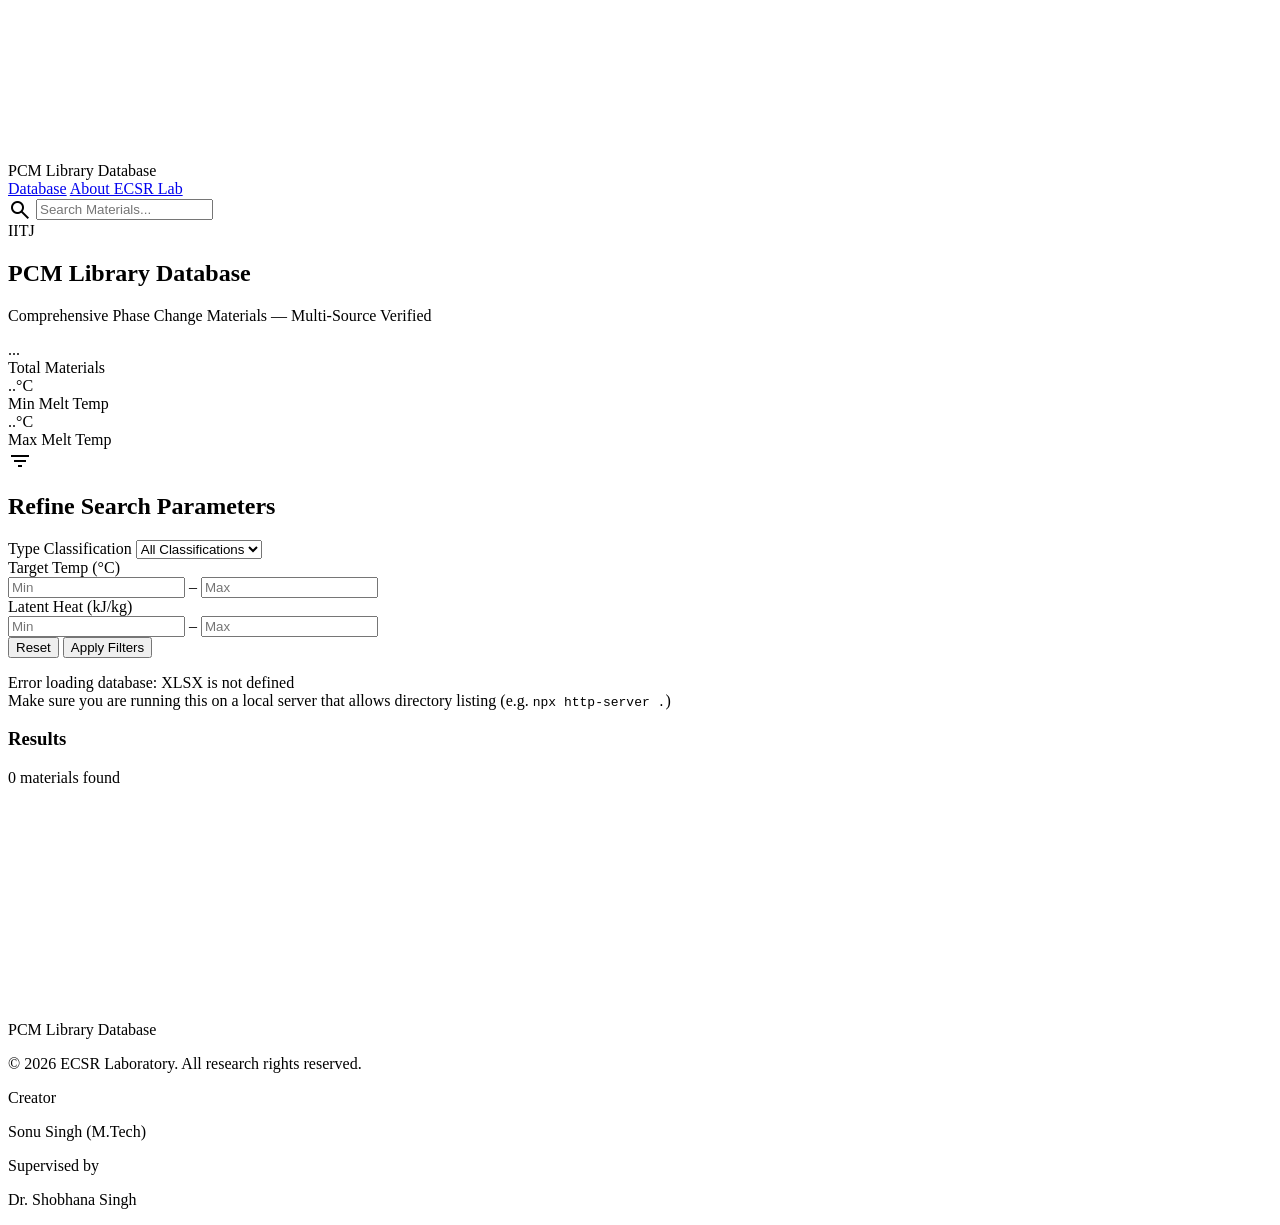
==== index.html @ 57198f17 "Add files via upload" ====
<!DOCTYPE html>
<html lang="en">
<head>
    <meta charset="utf-8" />
    <meta name="viewport" content="width=device-width, initial-scale=1.0" />
    <title>PCM Library Database | ECSR Lab</title>
    <meta name="description" content="Comprehensive Phase Change Materials (PCM) library database with thermophysical properties, maintained by the ECSR Laboratory." />
    <!-- Tailwind CSS -->
    <script src="https://cdn.tailwindcss.com?plugins=forms,container-queries"></script>
    <!-- Fonts -->
    <link href="https://fonts.googleapis.com/css2?family=Newsreader:ital,wght@0,400;0,600;0,700;1,400;1,600&family=Work+Sans:wght@300;400;500;600&family=Space+Grotesk:wght@300;500;700&family=IBM+Plex+Mono:wght@400;500&family=Playfair+Display:wght@700;900&display=swap" rel="stylesheet" />
    <!-- Material Icons -->
    <link href="https://fonts.googleapis.com/css2?family=Material+Symbols+Outlined:wght,FILL@100..700,0..1&display=swap" rel="stylesheet" />
    <!-- SheetJS for direct XLSX parsing -->
    <script src="https://cdn.sheetjs.com/xlsx-latest/package/dist/xlsx.full.min.js"></script>

    <script id="tailwind-config">
        tailwind.config = {
            theme: {
                extend: {
                    colors: {
                        "surface": "#ffffff",
                        "on-surface": "#0f172a",
                        "surface-variant": "#f1f5f9",
                        "on-surface-variant": "#475569",
                        "surface-container-lowest": "#ffffff",
                        "surface-container-low": "#f0f9ff",
                        "surface-container": "#e0f2fe",
                        "surface-container-high": "#bae6fd",
                        "surface-container-highest": "#7dd3fc",
                        "primary": "#0369a1",
                        "on-primary": "#ffffff",
                        "primary-container": "#e0f2fe",
                        "primary-fixed": "#bae6fd",
                        "secondary": "#0891b2",
                        "on-secondary": "#ffffff",
                        "secondary-container": "#cffafe",
                        "secondary-fixed": "#a5f3fc",
                        "outline": "#94a3b8",
                        "outline-variant": "#cbd5e1",
                        "background": "#f8fafc"
                    },
                    fontFamily: {
                        "headline": ["Newsreader", "serif"],
                        "body": ["Work Sans", "sans-serif"],
                        "label": ["Space Grotesk", "sans-serif"],
                        "mono": ["IBM Plex Mono", "monospace"],
                        "display": ["Playfair Display", "serif"]
                    },
                },
            },
        }
    </script>
    <style>
        .material-symbols-outlined {
            font-variation-settings: "FILL" 0, "wght" 400, "GRAD" 0, "opsz" 24;
            vertical-align: middle;
        }
        .scroll-hide::-webkit-scrollbar { display: none; }
        body { background-color: var(--color-background); }

        /* Source badge */
        .source-badge {
            display: inline-flex;
            align-items: center;
            gap: 4px;
            font-size: 9px;
            font-family: 'IBM Plex Mono', monospace;
            letter-spacing: 0.08em;
            text-transform: uppercase;
            padding: 2px 8px;
            border-radius: 4px;
            font-weight: 600;
        }
        .source-data1 { background: #fef9c3; color: #854d0e; border: 1px solid #fde047; }
        .source-data2 { background: #f0fdf4; color: #166534; border: 1px solid #86efac; }
        .source-data3 { background: #fdf4ff; color: #6b21a8; border: 1px solid #d8b4fe; }

        /* Property chip */
        .prop-chip {
            display: flex;
            flex-direction: column;
            background: #f8fafc;
            border: 1px solid #e2e8f0;
            border-radius: 10px;
            padding: 8px 12px;
            min-width: 0;
        }
        .prop-chip-label {
            font-size: 9px;
            font-family: 'Space Grotesk', sans-serif;
            letter-spacing: 0.1em;
            text-transform: uppercase;
            color: #64748b;
            font-weight: 600;
            margin-bottom: 2px;
            white-space: nowrap;
            overflow: hidden;
            text-overflow: ellipsis;
        }
        .prop-chip-value {
            font-family: 'IBM Plex Mono', monospace;
            font-size: 13px;
            color: #0369a1;
            font-weight: 500;
            white-space: nowrap;
            overflow: hidden;
            text-overflow: ellipsis;
        }

        /* Card strip */
        .card-type-strip {
            position: absolute;
            left: 0; top: 0; bottom: 0;
            width: 4px;
            border-radius: 16px 0 0 16px;
        }

        /* Modal overlay transition */
        #materialModal { transition: opacity 0.25s ease; }
        #materialModal.opacity-0 { opacity: 0; pointer-events: none; }
    </style>
</head>
<body class="bg-background text-on-surface font-body selection:bg-primary-container selection:text-primary overflow-x-hidden relative">

    <!-- Persistent Video Background -->
    <div class="fixed inset-0 z-[-1] overflow-hidden pointer-events-none">
        <video autoplay muted loop playsinline class="w-full h-full object-cover opacity-20">
            <source src="bg_video.mp4" type="video/mp4">
        </video>
        <div class="absolute inset-0 bg-white/40 backdrop-blur-[2px]"></div>
    </div>

    <!-- Header / TopAppBar -->
    <header class="bg-white text-primary flex justify-between items-center w-full px-8 py-4 sticky top-0 z-50 border-b border-surface-container-high shadow-sm shadow-primary/5">
        <div class="flex items-center gap-6">
            <span class="text-2xl font-serif text-primary font-bold tracking-tight">PCM Library Database</span>
            <nav class="hidden md:flex items-center gap-8 ml-8">
                <a class="text-[12px] font-mono tracking-widest uppercase text-primary border-b-2 border-primary pb-1" href="#">Database</a>
                <a class="text-[12px] font-mono tracking-widest uppercase text-on-surface-variant hover:text-primary transition-colors duration-300" href="about.html">About ECSR Lab</a>
                <!-- <a class="text-[12px] font-mono tracking-widest uppercase text-on-surface-variant hover:text-primary transition-colors duration-300" href="#">Research Papers</a> -->
            </nav>
        </div>
        <div class="flex items-center gap-4">
            <div class="hidden md:flex items-center bg-surface-variant px-4 py-1.5 rounded-full border border-outline-variant/50 focus-within:border-primary transition-colors">
                <span class="material-symbols-outlined text-sm mr-2 text-outline">search</span>
                <input class="bg-transparent border-none text-sm focus:ring-0 placeholder:text-outline text-on-surface w-48 outline-none" placeholder="Search Materials..." type="text" id="searchInput" />
            </div>
            <div class="h-10 w-10 flex items-center justify-center bg-surface-container-high rounded-full overflow-hidden border border-outline-variant/30 hover:scale-105 transition-transform cursor-pointer shadow-sm">
                <span class="font-display font-bold text-primary text-sm tracking-tighter">IITJ</span>
            </div>
        </div>
    </header>

    <main class="max-w-[1400px] mx-auto px-6 lg:px-12 py-12">
        <!-- Hero Section -->
        <section class="relative mb-16 flex flex-col items-center text-center">
            <div class="absolute -top-32 left-1/2 -translate-x-1/2 w-[700px] h-[700px] bg-gradient-to-br from-secondary-container to-primary-container rounded-full blur-[100px] pointer-events-none opacity-50"></div>
            <h1 class="font-display text-5xl md:text-7xl text-primary mb-4 tracking-tight relative z-10 font-bold drop-shadow-sm">
                PCM Library Database
            </h1>
            <p class="font-label uppercase tracking-[0.2em] text-secondary text-sm mb-12 font-medium">Comprehensive Phase Change Materials — Multi-Source Verified</p>
            
            <!-- Global Stats -->
            <div class="grid grid-cols-2 md:grid-cols-3 gap-4 w-full max-w-3xl z-10">
                <div class="bg-white border border-outline-variant/40 p-5 rounded-xl shadow-sm hover:shadow-md hover:border-primary/40 transition-all duration-300">
                    <div class="text-primary font-mono text-2xl mb-1 font-semibold" id="stat-total">...</div>
                    <div class="font-label text-[10px] tracking-widest uppercase text-on-surface-variant">Total Materials</div>
                </div>
                <!-- <div class="bg-white border border-outline-variant/40 p-5 rounded-xl shadow-sm hover:shadow-md hover:border-primary/40 transition-all duration-300">
                    <div class="text-primary font-mono text-2xl mb-1 font-semibold" id="stat-sheets">...</div>
                    <div class="font-label text-[10px] tracking-widest uppercase text-on-surface-variant">Source Sheets</div>
                </div> -->
                <div class="bg-white border border-outline-variant/40 p-5 rounded-xl shadow-sm hover:shadow-md hover:border-primary/40 transition-all duration-300">
                    <div class="text-primary font-mono text-2xl mb-1 font-semibold"><span id="stat-min-t">..</span>°C</div>
                    <div class="font-label text-[10px] tracking-widest uppercase text-on-surface-variant">Min Melt Temp</div>
                </div>
                <div class="bg-white border border-outline-variant/40 p-5 rounded-xl shadow-sm hover:shadow-md hover:border-primary/40 transition-all duration-300">
                    <div class="text-primary font-mono text-2xl mb-1 font-semibold"><span id="stat-max-t">..</span>°C</div>
                    <div class="font-label text-[10px] tracking-widest uppercase text-on-surface-variant">Max Melt Temp</div>
                </div>
            </div>
        </section>

        <!-- Filter Panel -->
        <section class="mb-12 relative z-10">
            <div class="bg-white p-8 rounded-2xl shadow-lg shadow-surface-container-highest/20 border border-surface-container-high relative overflow-hidden backdrop-blur-md">
                <div class="flex items-center justify-between mb-8 border-b border-surface-variant pb-4">
                    <div class="flex items-center gap-2">
                        <span class="material-symbols-outlined text-secondary">filter_list</span>
                        <h2 class="font-label uppercase tracking-widest text-secondary text-sm font-bold">Refine Search Parameters</h2>
                    </div>
                </div>
                
                <div class="grid grid-cols-1 md:grid-cols-3 gap-8 mb-8">
                    <!-- Material Type -->
                    <div class="flex flex-col gap-3">
                        <label class="font-label text-[11px] font-semibold tracking-widest uppercase text-on-surface-variant">Type Classification</label>
                        <select id="filterType" class="bg-surface-variant border-none rounded-lg text-on-surface py-3 px-4 focus:ring-2 focus:ring-primary outline-none cursor-pointer">
                            <option value="all">All Classifications</option>
                        </select>
                    </div>
                    <!-- Temperature Target -->
                    <div class="flex flex-col gap-3">
                        <label class="font-label text-[11px] font-semibold tracking-widest uppercase text-on-surface-variant">Target Temp (°C)</label>
                        <div class="flex items-center gap-2">
                            <input id="filterTempMin" class="w-full bg-surface-variant rounded-lg border-none text-on-surface py-3 px-4 focus:ring-2 focus:ring-primary outline-none placeholder-outline" placeholder="Min" type="number"/>
                            <span class="text-outline">–</span>
                            <input id="filterTempMax" class="w-full bg-surface-variant rounded-lg border-none text-on-surface py-3 px-4 focus:ring-2 focus:ring-primary outline-none placeholder-outline" placeholder="Max" type="number"/>
                        </div>
                    </div>
                    <!-- Latent Heat Target -->
                    <div class="flex flex-col gap-3">
                        <label class="font-label text-[11px] font-semibold tracking-widest uppercase text-on-surface-variant">Latent Heat (kJ/kg)</label>
                        <div class="flex items-center gap-2">
                            <input id="filterHeatMin" class="w-full bg-surface-variant rounded-lg border-none text-on-surface py-3 px-4 focus:ring-2 focus:ring-primary outline-none placeholder-outline" placeholder="Min" type="number"/>
                            <span class="text-outline">–</span>
                            <input id="filterHeatMax" class="w-full bg-surface-variant rounded-lg border-none text-on-surface py-3 px-4 focus:ring-2 focus:ring-primary outline-none placeholder-outline" placeholder="Max" type="number"/>
                        </div>
                    </div>
                </div>

                <div class="flex justify-end gap-4">
                    <button id="btnResetFilters" class="px-8 py-3 rounded-lg text-outline border border-outline-variant font-label text-xs tracking-widest uppercase font-bold hover:bg-surface-variant transition-colors">
                        Reset
                    </button>
                    <button id="btnApplyFilters" class="bg-gradient-to-r from-secondary to-primary px-10 py-3 rounded-lg text-white font-label text-xs tracking-widest uppercase font-bold hover:brightness-110 active:scale-95 transition-all shadow-md shadow-primary/30">
                        Apply Filters
                    </button>
                </div>
            </div>
        </section>

        <!-- Loading Indicator -->
        <div id="loadingIndicator" class="flex justify-center items-center py-20">
            <div class="flex flex-col items-center gap-4">
                <svg class="animate-spin h-10 w-10 text-primary" xmlns="http://www.w3.org/2000/svg" fill="none" viewBox="0 0 24 24">
                  <circle class="opacity-25" cx="12" cy="12" r="10" stroke="currentColor" stroke-width="4"></circle>
                  <path class="opacity-75" fill="currentColor" d="M4 12a8 8 0 018-8V0C5.373 0 0 5.373 0 12h4zm2 5.291A7.962 7.962 0 014 12H0c0 3.042 1.135 5.824 3 7.938l3-2.647z"></path>
                </svg>
                <p class="font-mono text-secondary text-sm tracking-widest" id="loadingStatus">LOADING DATABASE...</p>
            </div>
        </div>

        <!-- Materials Grid -->
        <section class="mb-12">
            <div class="flex justify-between items-center mb-6 hidden" id="gridHeader">
                <h3 class="font-display text-2xl text-primary font-semibold">Results</h3>
                <span id="resultsCount" class="font-mono text-sm text-on-surface-variant bg-surface-variant px-4 py-1.5 rounded-full border border-outline-variant/50">0 materials found</span>
            </div>
            <div id="materialsGrid" class="grid grid-cols-1 md:grid-cols-2 lg:grid-cols-3 xl:grid-cols-4 gap-6">
                <!-- Dynamically populated -->
            </div>
        </section>
        
        <!-- Pagination -->
        <nav id="paginationControls" class="flex justify-center items-center gap-4 py-8 hidden">
        </nav>
    </main>

    <!-- Modal -->
    <div id="materialModal" class="fixed inset-0 z-[100] flex items-center justify-center p-4 bg-on-surface/40 backdrop-blur-sm hidden opacity-0">
        <div class="bg-white w-full max-w-2xl max-h-[90vh] overflow-y-auto rounded-3xl shadow-2xl border border-surface-container-high relative">
            <button id="modalClose" class="absolute top-6 right-6 z-20 text-on-surface-variant hover:text-primary transition-colors bg-white/80 backdrop-blur rounded-full p-1 border border-outline-variant/30">
                <span class="material-symbols-outlined text-2xl">close</span>
            </button>
            
            <div class="h-48 w-full relative overflow-hidden bg-surface-container-low flex items-center justify-center rounded-t-3xl">
                <img id="modalImage" class="h-[90%] w-auto object-contain drop-shadow-md mix-blend-multiply hidden" src="" alt="Material Molecule" />
                <div id="modalImageLoading" class="absolute inset-0 flex items-center justify-center bg-surface-container-low">
                    <span class="material-symbols-outlined animate-spin text-primary opacity-50">science</span>
                </div>
            </div>
            
            <div class="p-8">
                <div class="flex flex-wrap items-center gap-2 mb-3">
                    <span id="modalTypeBadge" class="px-3 py-1 bg-surface-container-high text-primary text-[10px] font-label font-bold tracking-widest uppercase rounded-md border border-primary/20">TYPE</span>
                </div>
                <h2 id="modalName" class="font-display text-3xl text-on-surface font-bold break-words mb-2">Material Name</h2>
                
                
                <br>
                
                <h3 class="font-label text-xs uppercase tracking-widest text-outline mb-3">All Available Properties</h3>
                <div id="modalPropsGrid" class="grid grid-cols-2 sm:grid-cols-3 gap-3 bg-surface-container-lowest border border-surface-container-high p-5 rounded-2xl">
                    <!-- Dynamic props rendered here -->
                </div>
            </div>
        </div>
    </div>

    <!-- Footer -->
    <footer class="bg-white w-full pt-16 pb-8 border-t border-surface-container mt-24">
        <div class="max-w-7xl mx-auto px-8 flex flex-col md:flex-row justify-between items-center gap-8">
            <div class="flex flex-col items-center md:items-start gap-2">
                <span class="text-xl font-serif text-primary font-bold tracking-tight">PCM Library Database</span>
                <p class="font-mono text-[11px] tracking-tight text-outline">© 2026 ECSR Laboratory. All research rights reserved.</p>
            </div>
            <div class="flex flex-col md:flex-row gap-8 text-right">
                <div>
                    <p class="font-mono text-[10px] tracking-tight text-outline mb-1 uppercase font-bold text-right">Creator</p>
                    <p class="font-mono text-[12px] tracking-tight text-primary font-bold">Sonu Singh (M.Tech)</p>
                </div>
                <div>
                    <p class="font-mono text-[10px] tracking-tight text-outline mb-1 uppercase font-bold text-right">Supervised by</p>
                    <p class="font-mono text-[12px] tracking-tight text-primary font-bold">Dr. Shobhana Singh</p>
                </div>
            </div>
        </div>
    </footer>

    <!-- Core App Logic -->
    <script>
    // =============================================================
    //  CONFIGURATION
    // =============================================================
    const ITEMS_PER_PAGE = 24;

    // =============================================================
    //  HELPERS — value validity
    // =============================================================

    // Canonical "name" columns (checked in order, first non-empty wins)
    const NAME_COLS = [
        'name', 'pcm', 'pcm type', 'material', 'salt hydrate',
        'chemical name', 'compound'
    ];

    // Canonical "type" (category) columns
    const TYPE_COLS = ['type', 'category', 'pcm type'];

    // Canonical "melting temperature" columns (normalised lower-case partial match)
    const TEMP_SUBSTRINGS = ['melting temp', 'phase change temp', 'temperature', 'melt temp'];

    // Canonical "latent heat" columns
    const HEAT_SUBSTRINGS = ['heat of fusion', 'latent heat', 'heat capacity'];

    // Strings that mean "no data" in source sheets
    const NO_DATA_STRINGS = new Set([
        'nan', 'n.a.', 'n/a', 'na', 'n.a', '-', '–', '—', '−',
        'none', 'null', 'nil', 'nd', 'n.d.', 'not available', '?',
    ]);

    /**
     * Returns true if a cell value is "valid" (not blank, NaN, or special-char only).
     */
    function isValid(val) {
        if (val === null || val === undefined) return false;
        const s = String(val).trim();
        if (s === '') return false;
        // Known "no data" strings (case-insensitive)
        if (NO_DATA_STRINGS.has(s.toLowerCase())) return false;
        // Composed only of ASCII/Unicode dashes, underscores, dots, spaces, etc.
        if (/^[\-\u2013\u2014\u2212_\*\/\\~\.#@%^&+=|<>?!`'";\s]+$/.test(s)) return false;
        return true;
    }

    /**
     * Cleans and returns a display-ready string, or null if invalid.
     */
    function cleanVal(val) {
        if (!isValid(val)) return null;
        return String(val).trim();
    }

    /**
     * Normalise a column header to lowercase-trimmed string.
     */
    function normKey(k) {
        return String(k || '').toLowerCase().trim();
    }

    /**
     * Cleans up a column label for display:
     * - Strips SheetJS duplicate suffixes like _1, _2 … _99
     * - Trims trailing/leading whitespace
     */
    function cleanLabel(label) {
        return String(label).trim().replace(/_\d{1,2}$/, '');
    }

    /**
     * Find the value from a row (object) whose key matches any substring in the list.
     */
    function findBySubstrings(row, substrings) {
        for (const [k, v] of Object.entries(row)) {
            const nk = normKey(k);
            for (const sub of substrings) {
                if (nk.includes(sub) && isValid(v)) return { key: k, value: v };
            }
        }
        return null;
    }

    /**
     * Tries to extract PCM name from a row using known name columns.
     */
    function extractName(row) {
        for (const col of NAME_COLS) {
            for (const [k, v] of Object.entries(row)) {
                if (normKey(k) === col && isValid(v)) return String(v).trim();
            }
        }
        // fallback: first string-valued column
        for (const [k, v] of Object.entries(row)) {
            if (typeof v === 'string' && isValid(v) && v.trim().length > 1) return v.trim();
        }
        return null;
    }

    /**
     * Tries to extract PCM type/category from a row.
     */
    function extractType(row, sheetName) {
        for (const col of TYPE_COLS) {
            for (const [k, v] of Object.entries(row)) {
                if (normKey(k) === col && isValid(v)) return String(v).trim().toLowerCase();
            }
        }
        // Infer from sheet name
        const sn = sheetName.toLowerCase();
        if (sn.includes('paraffin') && sn.includes('non')) return 'non-paraffin';
        if (sn.includes('paraffin')) return 'organic';
        if (sn.includes('salt')) return 'inorganic';
        if (sn.includes('inorganic')) return 'inorganic';
        if (sn.includes('organic')) return 'organic';
        if (sn.includes('eutectic')) return 'eutectic';
        if (sn.includes('metal')) return 'metallic';
        if (sn.includes('solid')) return 'solid-solid';
        if (sn.includes('high temp')) return 'high-temp';
        return 'unknown';
    }

    /**
     * Returns true if a column key is a valid, human-readable header.
     * Rejects SheetJS auto-keys (__EMPTY, __EMPTY_1…), 'none', numeric keys, etc.
     */
    function isValidKey(k) {
        if (!k) return false;
        const nk = normKey(k);
        if (!nk) return false;
        if (nk === 'none') return false;
        // SheetJS auto-generated empty-header keys
        if (/^__empty(_\d+)?$/.test(nk)) return false;
        // Pure numbers
        if (/^\d+$/.test(nk)) return false;
        // Single special chars or very short garbage
        if (/^[\-_\.#@%^&*]+$/.test(nk)) return false;
        return true;
    }

    /**
     * Extracts all valid key-value pairs from a row as a flat object,
     * skipping auto-generated/empty headers and invalid values.
     */
    function extractValidProps(row) {
        const result = {};
        for (const [k, v] of Object.entries(row)) {
            if (!isValidKey(k)) continue;
            const cv = cleanVal(v);
            if (cv !== null) result[k] = cv;
        }
        return result;
    }

    /**
     * Find melting temperature (numeric) from props object.
     */
    function extractMeltTemp(props) {
        for (const [k, v] of Object.entries(props)) {
            const nk = normKey(k);
            for (const sub of TEMP_SUBSTRINGS) {
                if (nk.includes(sub)) {
                    const n = parseFloat(v);
                    if (!isNaN(n)) return n;
                }
            }
        }
        return null;
    }

    /**
     * Find latent heat (numeric) from props object.
     */
    function extractLatentHeat(props) {
        for (const [k, v] of Object.entries(props)) {
            const nk = normKey(k);
            for (const sub of HEAT_SUBSTRINGS) {
                if (nk.includes(sub)) {
                    const n = parseFloat(v);
                    if (!isNaN(n)) return n;
                }
            }
        }
        return null;
    }

    // =============================================================
    //  EXCEL LOADING
    // =============================================================

    let materialsData  = [];   // final merged array
    let filteredData   = [];
    let currentPage    = 1;
    let allTypes       = new Set();

    /**
     * Auto-detects the real header row in a worksheet by scanning the first
     * MAX_SCAN rows and picking the one with the most valid string-valued cells.
     * Returns { headerRow, skipRows } where skipRows = index of header row.
     */
    function detectHeaderRow(ws, MAX_SCAN = 8) {
        // Read as array of arrays (no header processing)
        const aoa = XLSX.utils.sheet_to_json(ws, { header: 1, defval: null });
        let bestScore = -1, bestIdx = 0;
        for (let i = 0; i < Math.min(MAX_SCAN, aoa.length); i++) {
            const row = aoa[i] || [];
            // Score = count of non-null non-empty cells that look like text headers
            const score = row.filter(c =>
                c !== null && c !== undefined &&
                typeof c === 'string' &&
                c.trim().length > 1 &&
                !/^[\-_\.]+$/.test(c.trim())
            ).length;
            if (score > bestScore) { bestScore = score; bestIdx = i; }
        }
        return bestIdx;
    }

    async function loadExcelFile(meta) {
        const response = await fetch(meta.file);
        if (!response.ok) throw new Error(`Cannot fetch ${meta.file}`);
        const buf = await response.arrayBuffer();
        const wb  = XLSX.read(buf, { type: 'array' });
        const records = [];

        for (const sheetName of wb.SheetNames) {
            const ws = wb.Sheets[sheetName];

            // Find which row is the real header
            const headerRowIdx = detectHeaderRow(ws);

            // Convert Excel hyperlinks to markdown before JSON extraction
            for (const key in ws) {
                if (key[0] === '!') continue;
                const cell = ws[key];
                if (cell && cell.l && cell.l.Target) {
                    const url = cell.l.Target;
                    const text = cell.v ? String(cell.v).trim() : url;
                    if (text !== url) {
                        cell.v = `[${text}](${url})`;
                        cell.w = undefined; // clear formatted text so sheet_to_json uses new v
                    } else {
                        cell.v = url;
                        cell.w = undefined;
                    }
                }
            }

            // Parse sheet using the detected header row
            const raw = XLSX.utils.sheet_to_json(ws, {
                defval: null,
                range: headerRowIdx   // start reading from this row as headers
            });

            for (const row of raw) {
                const name = extractName(row);
                // Skip blank names or rows that echo the header text
                if (!name) continue;
                const nl = name.toLowerCase();
                if (nl === 'name' || nl === 'pcm' || nl === 'pcm type' ||
                    nl === 'material' || nl === 'salt hydrate') continue;

                const props = extractValidProps(row);
                const type  = extractType(row, sheetName);
                const meltT = extractMeltTemp(props);
                const latH  = extractLatentHeat(props);

                // Remove name-column entries from props (shown in card title)
                for (const col of NAME_COLS) {
                    for (const k of Object.keys(props)) {
                        if (cleanLabel(k).toLowerCase() === col || normKey(k) === col) delete props[k];
                    }
                }

                // Also remove "type/category" columns from props display
                for (const col of TYPE_COLS) {
                    for (const k of Object.keys(props)) {
                        if (cleanLabel(k).toLowerCase() === col || normKey(k) === col) delete props[k];
                    }
                }

                if (Object.keys(props).length === 0 && meltT === null) continue;

                records.push({
                    _id:       `${meta.key}::${sheetName}::${name}`,
                    _source:   meta.key,
                    _priority: meta.priority,
                    _sheet:    sheetName,
                    name,
                    type,
                    meltingTemp: meltT,
                    latentHeat:  latH,
                    props,
                });
            }
        }
        return records;
    }

    /**
     * Merges records from all sources.
     * If the same material name appears in multiple sources, data1 wins
     * (lower priority number = higher precedence).
     * The winner keeps its own props; the losers contribute any MISSING props.
     */
    function mergeByName(allRecords) {
        // Sort so that data1 (priority 1) comes first
        allRecords.sort((a, b) => a._priority - b._priority);

        const byName = new Map(); // lowercase-name → record

        for (const rec of allRecords) {
            const nameKey = rec.name.toLowerCase().trim();
            if (!byName.has(nameKey)) {
                byName.set(nameKey, { ...rec });
            } else {
                // Already exists — fill missing props from this lower-priority source
                const existing = byName.get(nameKey);
                for (const [k, v] of Object.entries(rec.props)) {
                    // Only add if this key doesn't already exist in winner (by clean label name)
                    const dupKey = Object.keys(existing.props).find(ek => cleanLabel(ek).toLowerCase() === cleanLabel(k).toLowerCase());
                    if (!dupKey) existing.props[k] = v;
                }
                if (existing.meltingTemp === null && rec.meltingTemp !== null) existing.meltingTemp = rec.meltingTemp;
                if (existing.latentHeat  === null && rec.latentHeat  !== null) existing.latentHeat  = rec.latentHeat;
            }
        }

        return Array.from(byName.values());
    }

    async function init() {
        const loadingStatus = document.getElementById('loadingStatus');
        try {
            loadingStatus.textContent = 'Loading database...';
            
            // Hardcoded list of files since directory listing is often disabled/redirected on local servers
            const files = [
                'data1.xlsx',
                'data2.xlsx',
                'data3.xlsx',
                'pcm_data.xlsx',
                'pcm_materials.xlsx'
            ];
            
            // Sort data1 to the top for priority, others alphabetical
            files.sort((a, b) => {
                const la = a.toLowerCase(), lb = b.toLowerCase();
                if (la.includes('data1')) return -1;
                if (lb.includes('data1')) return 1;
                return la.localeCompare(lb);
            });

            const EXCEL_FILES = files.map((fname, i) => ({
                file: `./${fname}`, 
                priority: i + 1, 
                key: fname.replace('.xlsx', '') 
            }));

            let allRecords = [];
            let totalSheets = 0;

            for (const meta of EXCEL_FILES) {
                loadingStatus.textContent = `Loading ${meta.file}...`;
                const records = await loadExcelFile(meta);
                allRecords = allRecords.concat(records);

                const sheets = new Set(records.map(r => r._sheet));
                totalSheets += sheets.size;
            }

            loadingStatus.textContent = 'Merging & deduplicating...';
            materialsData = mergeByName(allRecords);

            materialsData.forEach(m => {
                if (m.type) allTypes.add(m.type);
            });

            buildFilterDropdowns();
            filteredData = [...materialsData];

            DOM.loading.classList.add('hidden');
            DOM.gridHeader.classList.remove('hidden');

            calculateStats(totalSheets);
            applyFilters();

        } catch (err) {
            console.error(err);
            DOM.loading.innerHTML = `<p class="text-red-500 font-bold px-8 text-center">Error loading database: ${err.message}<br/><span class="font-normal text-sm mt-2 block ">Make sure you are running this on a local server that allows directory listing (e.g. <code>npx http-server .</code>)</span></p>`;
        }
    }

    function buildFilterDropdowns() {
        const typeSelect  = document.getElementById('filterType');

        const sortedTypes = Array.from(allTypes).sort();
        sortedTypes.forEach(t => {
            const opt = document.createElement('option');
            opt.value = t; opt.textContent = t.charAt(0).toUpperCase() + t.slice(1);
            typeSelect.appendChild(opt);
        });
    }

    // =============================================================
    //  DOM REFS
    // =============================================================
    const DOM = {
        loading:      document.getElementById('loadingIndicator'),
        gridHeader:   document.getElementById('gridHeader'),
        grid:         document.getElementById('materialsGrid'),
        pagination:   document.getElementById('paginationControls'),
        resultsCount: document.getElementById('resultsCount'),
        statTotal:    document.getElementById('stat-total'),
        statSheets:   document.getElementById('stat-sheets'),
        statMinT:     document.getElementById('stat-min-t'),
        statMaxT:     document.getElementById('stat-max-t'),

        search:       document.getElementById('searchInput'),
        fType:        document.getElementById('filterType'),
        fTMin:        document.getElementById('filterTempMin'),
        fTMax:        document.getElementById('filterTempMax'),
        fHMin:        document.getElementById('filterHeatMin'),
        fHMax:        document.getElementById('filterHeatMax'),
        btnApply:     document.getElementById('btnApplyFilters'),
        btnReset:     document.getElementById('btnResetFilters'),

        modal:        document.getElementById('materialModal'),
        btnClose:     document.getElementById('modalClose'),
        mdlImg:       document.getElementById('modalImage'),
        mdlImgLoad:   document.getElementById('modalImageLoading'),
        mdlName:      document.getElementById('modalName'),
        mdlType:      document.getElementById('modalTypeBadge'),
        mdlDesc:      document.getElementById('modalDesc'),
        mdlProps:     document.getElementById('modalPropsGrid'),
    };

    // =============================================================
    //  STATS
    // =============================================================
    function calculateStats(sheetCount) {
        if (DOM.statTotal) DOM.statTotal.textContent  = materialsData.length.toLocaleString();
        if (DOM.statSheets) DOM.statSheets.textContent = sheetCount;

        let minT = Infinity, maxT = -Infinity;
        materialsData.forEach(m => {
            if (m.meltingTemp !== null && !isNaN(m.meltingTemp)) {
                if (m.meltingTemp < minT) minT = m.meltingTemp;
                if (m.meltingTemp > maxT) maxT = m.meltingTemp;
            }
        });
        if (DOM.statMinT) DOM.statMinT.textContent = isFinite(minT) ? Math.round(minT) : '–';
        if (DOM.statMaxT) DOM.statMaxT.textContent = isFinite(maxT) ? Math.round(maxT) : '–';
    }

    // =============================================================
    //  FILTERING
    // =============================================================
    function applyFilters() {
        const term   = DOM.search.value.toLowerCase().trim();
        const fType  = DOM.fType.value;
        const tMin   = parseFloat(DOM.fTMin.value);
        const tMax   = parseFloat(DOM.fTMax.value);
        const hMin   = parseFloat(DOM.fHMin.value);
        const hMax   = parseFloat(DOM.fHMax.value);

        filteredData = materialsData.filter(item => {
            if (term && !item.name.toLowerCase().includes(term)) return false;
            // Handle lowercase string type classification mapping safely
            const itemType = (item.type || '').toLowerCase();
            if (fType !== 'all') {
                if (fType.toLowerCase() !== itemType) return false;
            }

            const pt = item.meltingTemp;
            if (!isNaN(tMin) && (pt === null || pt < tMin)) return false;
            if (!isNaN(tMax) && (pt === null || pt > tMax)) return false;

            const ph = item.latentHeat;
            if (!isNaN(hMin) && (ph === null || ph < hMin)) return false;
            if (!isNaN(hMax) && (ph === null || ph > hMax)) return false;

            return true;
        });

        currentPage = 1;
        renderGrid();
    }

    function resetFilters() {
        DOM.search.value = '';
        DOM.fType.value  = 'all';
        DOM.fTMin.value  = '';
        DOM.fTMax.value  = '';
        DOM.fHMin.value  = '';
        DOM.fHMax.value  = '';
        applyFilters();
    }

    DOM.btnApply.addEventListener('click', applyFilters);
    DOM.btnReset.addEventListener('click', resetFilters);
    DOM.search.addEventListener('input', () => setTimeout(applyFilters, 300));

    // =============================================================
    //  RENDERING
    // =============================================================
    function getTypeColor(type) {
        const t = (type || '').toLowerCase();
        if (t.includes('paraffin') && t.includes('non')) return { bg: 'bg-teal-100',   text: 'text-teal-700',   strip: '#0d9488' };
        if (t.includes('paraffin') || t === 'organic')   return { bg: 'bg-green-100',  text: 'text-green-700',  strip: '#16a34a' };
        if (t.includes('inorganic') || t.includes('salt'))return { bg: 'bg-blue-100',   text: 'text-blue-700',   strip: '#2563eb' };
        if (t.includes('eutectic'))                       return { bg: 'bg-purple-100', text: 'text-purple-700', strip: '#7c3aed' };
        if (t.includes('metallic') || t.includes('metal'))return { bg: 'bg-orange-100', text: 'text-orange-700', strip: '#ea580c' };
        if (t.includes('solid'))                          return { bg: 'bg-yellow-100', text: 'text-yellow-700', strip: '#ca8a04' };
        if (t.includes('high'))                           return { bg: 'bg-red-100',    text: 'text-red-700',    strip: '#dc2626' };
        return { bg: 'bg-gray-100', text: 'text-gray-600', strip: '#94a3b8' };
    }

    function srcBadgeHtml(source) {
        const cls = `source-${source}`;
        return `<span class="source-badge ${cls}">${source.toUpperCase()}</span>`;
    }

    /**
     * Pick the top 2 most useful property "chips" from props for the card face.
     * Prefers melting temp + latent heat, then whatever is available.
     */
    function pickCardProps(item) {
        const chips = [];

        // Always show melt temp and latent heat at the card level if present
        if (item.meltingTemp !== null) {
            chips.push({ label: 'Melt Temp', value: `${item.meltingTemp} °C` });
        }
        if (item.latentHeat !== null) {
            chips.push({ label: 'Latent Heat', value: `${item.latentHeat} kJ/kg` });
        }

        // Fill with other props (first 2 if need more)
        if (chips.length < 2) {
            const seenValues = new Set();
            for (const [k, v] of Object.entries(item.props)) {
                const nk = normKey(k);
                const isMelt = TEMP_SUBSTRINGS.some(s => nk.includes(s));
                const isHeat = HEAT_SUBSTRINGS.some(s => nk.includes(s));
                if (!isMelt && !isHeat) {
                    const strVal = String(v).toLowerCase().trim();
                    if (strVal.length > 2 && seenValues.has(strVal)) continue;
                    seenValues.add(strVal);
                    chips.push({ label: cleanLabel(k), value: v });
                    if (chips.length >= 2) break;
                }
            }
        }

        return chips.slice(0, 2);
    }

    function renderGrid() {
        DOM.grid.innerHTML = '';
        DOM.resultsCount.textContent = `${filteredData.length.toLocaleString()} materials found`;

        const start    = (currentPage - 1) * ITEMS_PER_PAGE;
        const pageData = filteredData.slice(start, start + ITEMS_PER_PAGE);

        pageData.forEach(item => {
            const colors = getTypeColor(item.type);
            const chips  = pickCardProps(item);

            const card = document.createElement('div');
            card.className = `bg-white p-6 pl-8 rounded-2xl border border-surface-container-high shadow-sm group hover:-translate-y-1 hover:shadow-md transition-all duration-300 cursor-pointer relative overflow-hidden`;
            card.onclick = () => openModal(item);

            const chipsHtml = chips.map(c => `
                <div class="prop-chip">
                    <span class="prop-chip-label">${escHtml(c.label)}</span>
                    <span class="prop-chip-value">${formatPropValue(c.value)}</span>
                </div>
            `).join('');

            card.innerHTML = `
                <div class="flex justify-between items-start mb-3">
                    <span class="px-2 py-0.5 ${colors.bg} ${colors.text} text-[10px] font-label font-bold tracking-widest uppercase rounded">
                        ${escHtml(item.type || 'Unknown')}
                    </span>
                </div>
                <h3 class="font-display text-lg text-on-surface mb-4 group-hover:text-primary transition-colors pr-2 break-words leading-tight" title="${escHtml(item.name)}">
                    ${escHtml(item.name.length > 50 ? item.name.slice(0, 48) + '…' : item.name)}
                </h3>
                <div class="grid grid-cols-2 gap-2 mt-auto pb-4">
                    ${chipsHtml}
                </div>
            `;
            DOM.grid.appendChild(card);
        });

        renderPagination();
    }

    function escHtml(str) {
        return String(str)
            .replace(/&/g, '&amp;').replace(/</g, '&lt;')
            .replace(/>/g, '&gt;').replace(/"/g, '&quot;');
    }

    function formatPropValue(val) {
        if (!val) return '';
        let str = String(val);

        // 1. Temporarily pull out markdown links so they aren't mangled by HTML escaping or raw URL auto-linking
        const mdLinks = [];
        str = str.replace(/\[([^\]]+)\]\(([^)]+)\)/g, (match, text, url) => {
            mdLinks.push({ text, url });
            return `__MD_LINK_${mdLinks.length - 1}__`;
        });

        // 2. Escape HTML for the remaining text
        str = escHtml(str);

        // 3. Auto-link raw URLs in the text
        const urlRegex = /(https?:\/\/[^\s]+|www\.[^\s]+|doi\.org\/[^\s]+|\b10\.\d{4,9}\/[-._;()/:a-z0-9]+)/ig;
        str = str.replace(urlRegex, function(url) {
            let href = url;
            const lower = url.toLowerCase();
            
            if (lower.startsWith('www.') || lower.startsWith('doi.org/')) {
                href = 'https://' + url;
            } else if (lower.startsWith('10.')) {
                href = 'https://doi.org/' + url;
            }
            
            return `<a href="${href}" target="_blank" onclick="event.stopPropagation()" class="text-primary hover:text-blue-700 hover:underline transition-colors pointer-events-auto break-all font-mono text-[11px]">${url}</a>`;
        });

        // 4. Restore and convert markdown links to anchor tags
        str = str.replace(/__MD_LINK_(\d+)__/g, (match, idx) => {
            const link = mdLinks[idx];
            let href = link.url;
            const lower = href.toLowerCase();
            
            if (lower.startsWith('www.') || lower.startsWith('doi.org/')) {
                href = 'https://' + href;
            } else if (lower.startsWith('10.')) {
                href = 'https://doi.org/' + href;
            }
            
            return `<a href="${href}" target="_blank" onclick="event.stopPropagation()" class="text-primary hover:text-blue-700 hover:underline transition-colors pointer-events-auto break-words font-mono text-[11px] font-semibold">${escHtml(link.text)}</a>`;
        });

        return str;
    }

    function renderPagination() {
        const totalPages = Math.ceil(filteredData.length / ITEMS_PER_PAGE);
        DOM.pagination.innerHTML = '';
        if (totalPages <= 1) { DOM.pagination.classList.add('hidden'); return; }
        DOM.pagination.classList.remove('hidden');
        DOM.pagination.classList.add('flex');

        const mk = (text, disabled, cb, active) => {
            const b = document.createElement('button');
            b.innerHTML = text;
            if (disabled) {
                b.className = 'w-10 h-10 rounded-full border border-surface-container flex items-center justify-center text-outline opacity-40 cursor-not-allowed';
            } else if (active) {
                b.className = 'px-4 py-2 bg-primary text-white border border-primary rounded-full font-mono text-sm font-bold shadow-sm';
            } else {
                const isIcon = text.includes('material-symbols');
                b.className = isIcon
                    ? 'w-10 h-10 rounded-full border border-outline-variant flex items-center justify-center text-primary hover:bg-surface-variant transition-colors'
                    : 'px-4 py-2 hover:bg-surface-variant text-on-surface-variant rounded-full font-mono text-sm font-semibold transition-colors';
                b.onclick = cb;
            }
            return b;
        };

        DOM.pagination.appendChild(mk(`<span class="material-symbols-outlined">chevron_left</span>`, currentPage === 1, () => { currentPage--; renderGrid(); }));

        const div = document.createElement('div');
        div.className = 'flex gap-2 mx-2';
        let sp = Math.max(1, currentPage - 2);
        let ep = Math.min(totalPages, sp + 4);
        if (ep - sp < 4) sp = Math.max(1, ep - 4);
        for (let i = sp; i <= ep; i++) {
            div.appendChild(mk(i.toString().padStart(2, '0'), false, () => { currentPage = i; renderGrid(); }, i === currentPage));
        }
        DOM.pagination.appendChild(div);
        DOM.pagination.appendChild(mk(`<span class="material-symbols-outlined">chevron_right</span>`, currentPage === totalPages, () => { currentPage++; renderGrid(); }));
    }

    // =============================================================
    //  MODAL
    // =============================================================
    async function openModal(item) {
        const colors = getTypeColor(item.type);

        DOM.mdlName.textContent = item.name;
        DOM.mdlType.textContent = (item.type || 'Unknown') + ' classification';
        DOM.mdlType.className   = `px-3 py-1 text-[10px] font-label font-bold tracking-widest uppercase rounded-lg border ${colors.bg} ${colors.text}`;

        // Build dynamic props grid
        DOM.mdlProps.innerHTML = '';
        const allProps = { ...item.props };

        // Inject melt temp + latent heat at top if they exist
        if (item.meltingTemp !== null) {
            const chip = makePropChip('Melting Temp', `${item.meltingTemp} °C`, 'thermostat');
            DOM.mdlProps.prepend(chip);
        }
        if (item.latentHeat !== null) {
            const chip = makePropChip('Latent Heat', `${item.latentHeat} kJ/kg`, 'local_fire_department');
            DOM.mdlProps.appendChild(chip);
        }

        const seenLabels = new Set();
        const seenValues = new Set();

        for (const [k, v] of Object.entries(allProps)) {
            // Skip if it's a temp or heat col (already shown)
            const nk = normKey(k);
            const isMelt = TEMP_SUBSTRINGS.some(s => nk.includes(s));
            const isHeat = HEAT_SUBSTRINGS.some(s => nk.includes(s));
            if (!isMelt && !isHeat) {
                const labelStr = cleanLabel(k);
                const lLower = labelStr.toLowerCase();
                const strVal = String(v).toLowerCase().trim();

                // Check for duplicate label or duplicate long value
                if (!seenLabels.has(lLower) && !(strVal.length > 2 && seenValues.has(strVal))) {
                    seenLabels.add(lLower);
                    seenValues.add(strVal);
                    DOM.mdlProps.appendChild(makePropChip(labelStr, v));
                }
            }
        }

        if (DOM.mdlProps.children.length === 0) {
            DOM.mdlProps.innerHTML = `<p class="text-outline text-sm col-span-3 text-center py-4">No additional properties available.</p>`;
        }

        // Image / desc reset
        DOM.mdlImg.src = ''; DOM.mdlImg.classList.add('hidden');
        DOM.mdlImgLoad.innerHTML = `<span class="material-symbols-outlined animate-spin text-primary opacity-50 text-4xl">science</span>`;
        DOM.mdlImgLoad.classList.remove('hidden');
        // DOM.mdlDesc.innerHTML = `<span class="animate-pulse">Loading description from PubChem...</span>`;

        // Show modal
        DOM.modal.classList.remove('hidden');
        setTimeout(() => DOM.modal.classList.remove('opacity-0'), 10);

        // PubChem fetch
        const safeName = encodeURIComponent(item.name.split(/[\s,(/]/)[0]);
        // try {
        //     const res = await fetch(`https://pubchem.ncbi.nlm.nih.gov/rest/pug/compound/name/${safeName}/description/JSON`);
        //     if (!res.ok) throw new Error();
        //     const json = await res.json();
        //     const infos = json?.InformationList?.Information;
        //     const found = infos && infos.find(i => i.Description);
        //     DOM.mdlDesc.textContent = found ? found.Description : 'No description available in PubChem for this compound.';
        // } catch {
        //     DOM.mdlDesc.innerHTML = `<em>Description unavailable — compound may be a mixture or proprietary material.</em>`;
        // }

        // Image
        const imgUrl = `https://pubchem.ncbi.nlm.nih.gov/rest/pug/compound/name/${safeName}/PNG`;
        const img = new Image();
        img.onload = () => {
            DOM.mdlImgLoad.classList.add('hidden');
            DOM.mdlImg.src = imgUrl;
            DOM.mdlImg.classList.remove('hidden');
        };
        img.onerror = () => {
            DOM.mdlImgLoad.innerHTML = `<div class="text-center text-outline/50"><span class="material-symbols-outlined text-5xl block mb-2">science</span><span class="text-xs font-mono uppercase">Structure Unavailable</span></div>`;
        };
        img.src = imgUrl;
    }

    function makePropChip(label, value, icon) {
        const div = document.createElement('div');
        div.className = 'prop-chip';
        div.innerHTML = `
            ${icon ? `<span class="material-symbols-outlined text-secondary text-sm mb-1" style="font-size:16px;font-variation-settings:'FILL' 1">${icon}</span>` : ''}
            <span class="prop-chip-label">${escHtml(label)}</span>
            <span class="prop-chip-value">${formatPropValue(value)}</span>
        `;
        return div;
    }

    DOM.btnClose.addEventListener('click', () => {
        DOM.modal.classList.add('opacity-0');
        setTimeout(() => DOM.modal.classList.add('hidden'), 300);
    });
    DOM.modal.addEventListener('click', e => { if (e.target === DOM.modal) DOM.btnClose.click(); });

    // =============================================================
    //  BOOTSTRAP
    // =============================================================
    window.addEventListener('DOMContentLoaded', init);
    </script>
</body>
</html>
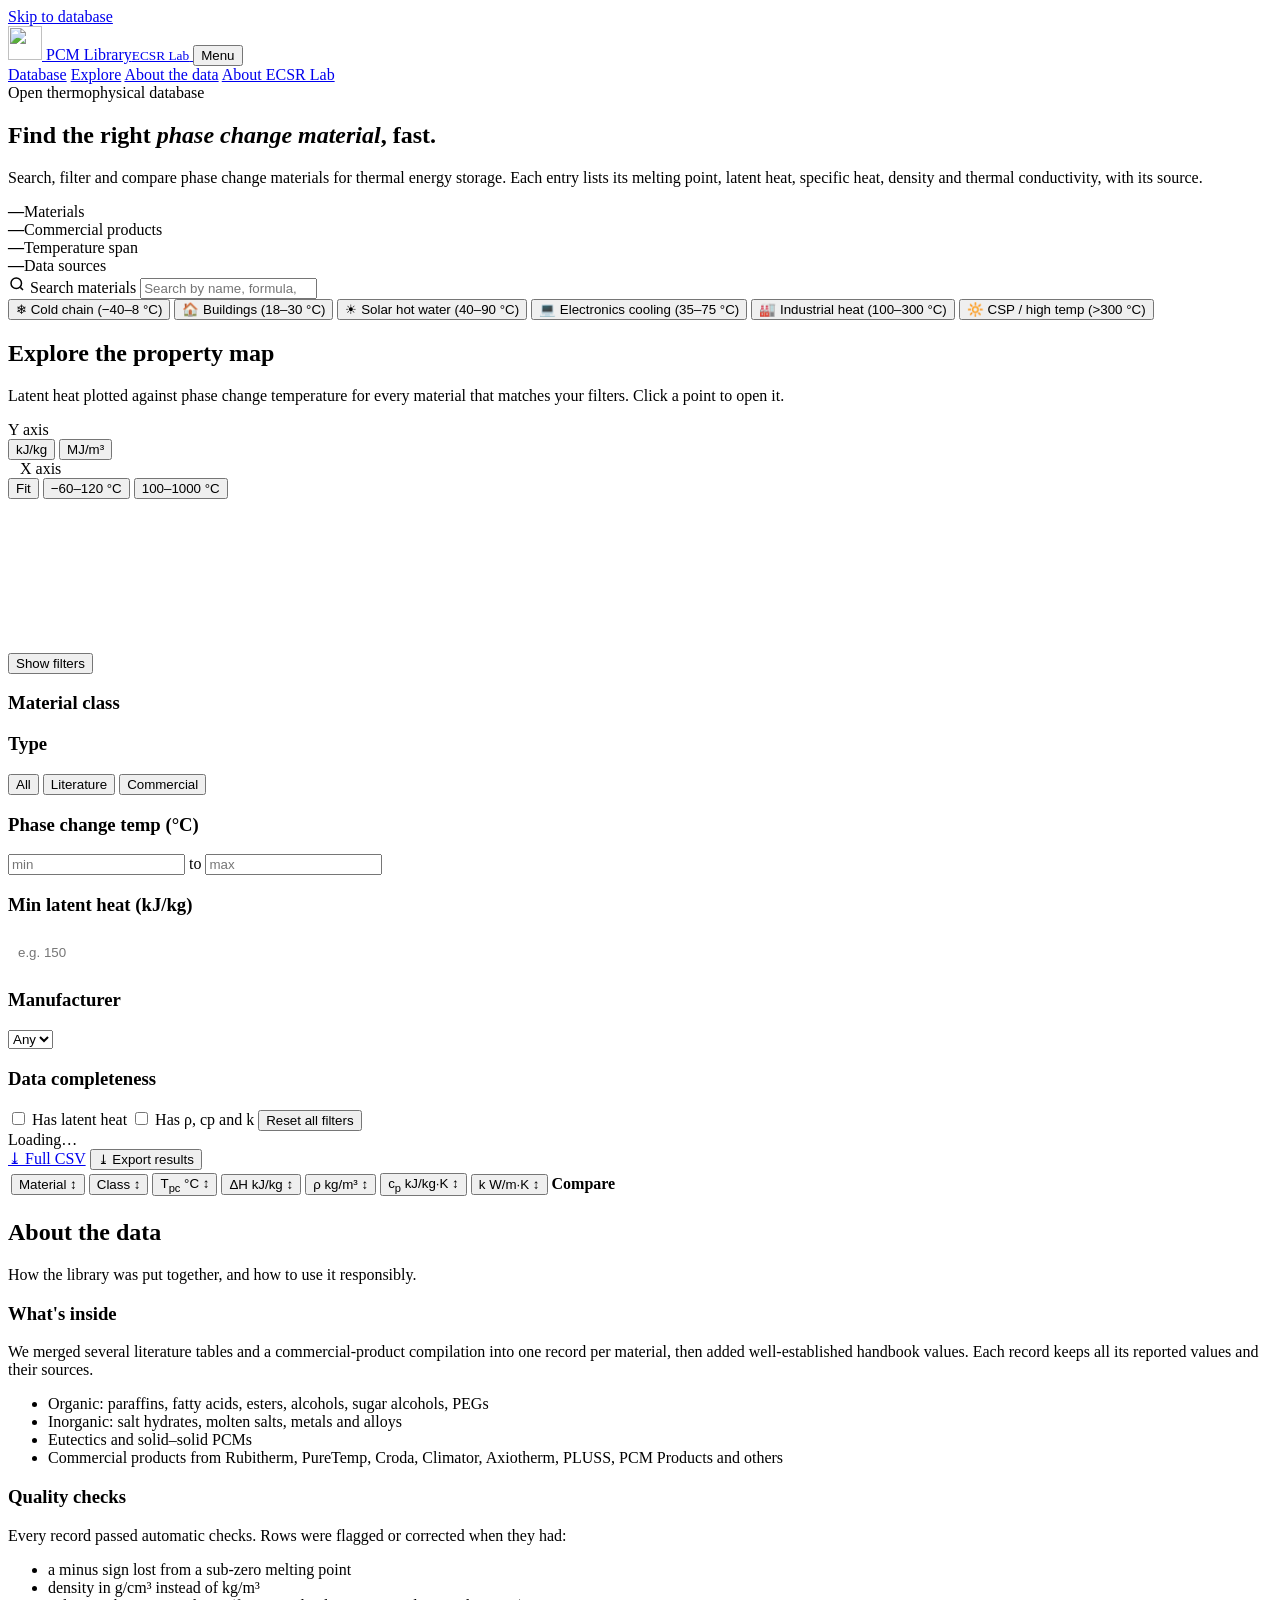
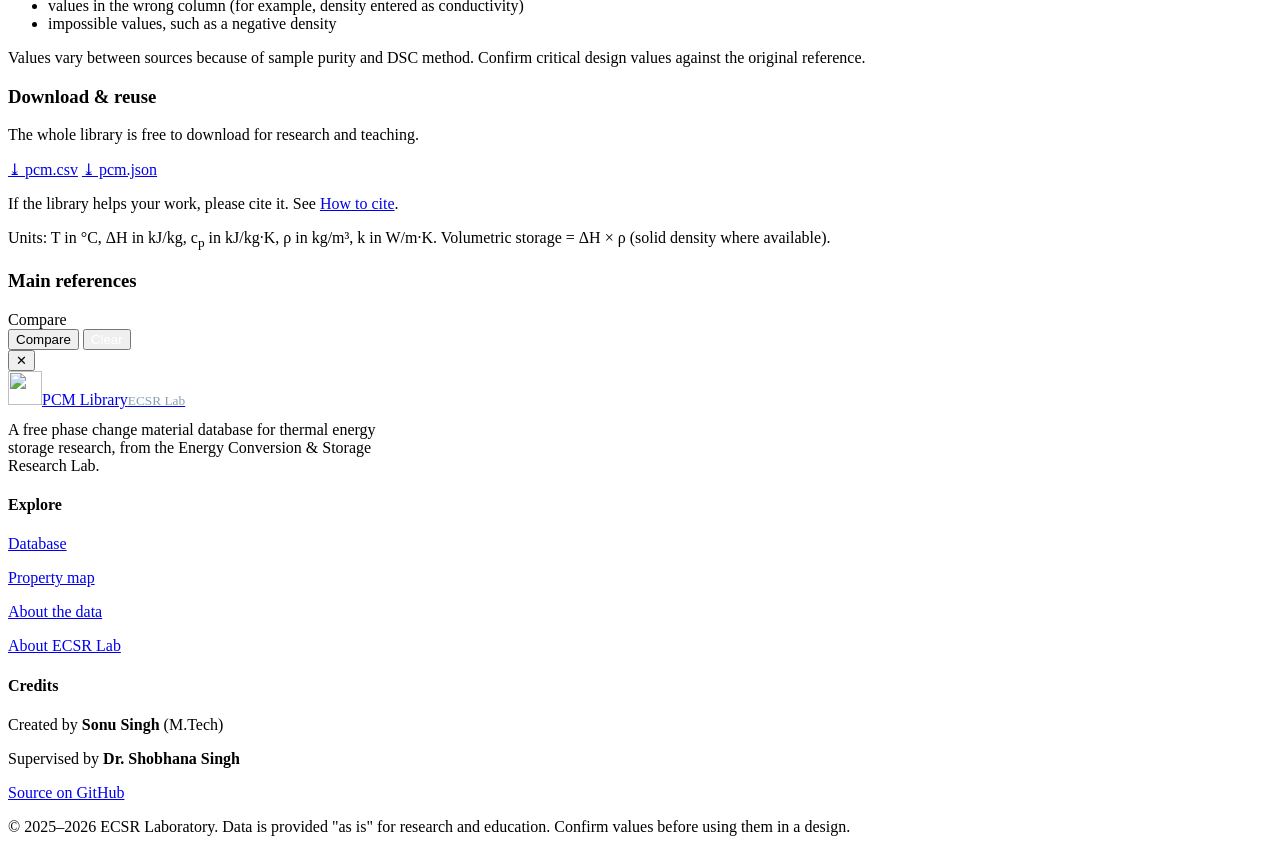
==== commit 224306af: "Add files via upload" ====
--- a/index.html
+++ b/index.html
@@ -1,1112 +1,274 @@
 <!DOCTYPE html>
 <html lang="en">
 <head>
-    <meta charset="utf-8" />
-    <meta name="viewport" content="width=device-width, initial-scale=1.0" />
-    <title>PCM Library Database | ECSR Lab</title>
-    <meta name="description" content="Comprehensive Phase Change Materials (PCM) library database with thermophysical properties, maintained by the ECSR Laboratory." />
-    <!-- Tailwind CSS -->
-    <script src="https://cdn.tailwindcss.com?plugins=forms,container-queries"></script>
-    <!-- Fonts -->
-    <link href="https://fonts.googleapis.com/css2?family=Newsreader:ital,wght@0,400;0,600;0,700;1,400;1,600&family=Work+Sans:wght@300;400;500;600&family=Space+Grotesk:wght@300;500;700&family=IBM+Plex+Mono:wght@400;500&family=Playfair+Display:wght@700;900&display=swap" rel="stylesheet" />
-    <!-- Material Icons -->
-    <link href="https://fonts.googleapis.com/css2?family=Material+Symbols+Outlined:wght,FILL@100..700,0..1&display=swap" rel="stylesheet" />
-    <!-- SheetJS for direct XLSX parsing -->
-    <script src="https://cdn.sheetjs.com/xlsx-latest/package/dist/xlsx.full.min.js"></script>
-
-    <script id="tailwind-config">
-        tailwind.config = {
-            theme: {
-                extend: {
-                    colors: {
-                        "surface": "#ffffff",
-                        "on-surface": "#0f172a",
-                        "surface-variant": "#f1f5f9",
-                        "on-surface-variant": "#475569",
-                        "surface-container-lowest": "#ffffff",
-                        "surface-container-low": "#f0f9ff",
-                        "surface-container": "#e0f2fe",
-                        "surface-container-high": "#bae6fd",
-                        "surface-container-highest": "#7dd3fc",
-                        "primary": "#0369a1",
-                        "on-primary": "#ffffff",
-                        "primary-container": "#e0f2fe",
-                        "primary-fixed": "#bae6fd",
-                        "secondary": "#0891b2",
-                        "on-secondary": "#ffffff",
-                        "secondary-container": "#cffafe",
-                        "secondary-fixed": "#a5f3fc",
-                        "outline": "#94a3b8",
-                        "outline-variant": "#cbd5e1",
-                        "background": "#f8fafc"
-                    },
-                    fontFamily: {
-                        "headline": ["Newsreader", "serif"],
-                        "body": ["Work Sans", "sans-serif"],
-                        "label": ["Space Grotesk", "sans-serif"],
-                        "mono": ["IBM Plex Mono", "monospace"],
-                        "display": ["Playfair Display", "serif"]
-                    },
-                },
-            },
-        }
-    </script>
-    <style>
-        .material-symbols-outlined {
-            font-variation-settings: "FILL" 0, "wght" 400, "GRAD" 0, "opsz" 24;
-            vertical-align: middle;
-        }
-        .scroll-hide::-webkit-scrollbar { display: none; }
-        body { background-color: var(--color-background); }
-
-        /* Source badge */
-        .source-badge {
-            display: inline-flex;
-            align-items: center;
-            gap: 4px;
-            font-size: 9px;
-            font-family: 'IBM Plex Mono', monospace;
-            letter-spacing: 0.08em;
-            text-transform: uppercase;
-            padding: 2px 8px;
-            border-radius: 4px;
-            font-weight: 600;
-        }
-        .source-data1 { background: #fef9c3; color: #854d0e; border: 1px solid #fde047; }
-        .source-data2 { background: #f0fdf4; color: #166534; border: 1px solid #86efac; }
-        .source-data3 { background: #fdf4ff; color: #6b21a8; border: 1px solid #d8b4fe; }
-
-        /* Property chip */
-        .prop-chip {
-            display: flex;
-            flex-direction: column;
-            background: #f8fafc;
-            border: 1px solid #e2e8f0;
-            border-radius: 10px;
-            padding: 8px 12px;
-            min-width: 0;
-        }
-        .prop-chip-label {
-            font-size: 9px;
-            font-family: 'Space Grotesk', sans-serif;
-            letter-spacing: 0.1em;
-            text-transform: uppercase;
-            color: #64748b;
-            font-weight: 600;
-            margin-bottom: 2px;
-            white-space: nowrap;
-            overflow: hidden;
-            text-overflow: ellipsis;
-        }
-        .prop-chip-value {
-            font-family: 'IBM Plex Mono', monospace;
-            font-size: 13px;
-            color: #0369a1;
-            font-weight: 500;
-            white-space: nowrap;
-            overflow: hidden;
-            text-overflow: ellipsis;
-        }
-
-        /* Card strip */
-        .card-type-strip {
-            position: absolute;
-            left: 0; top: 0; bottom: 0;
-            width: 4px;
-            border-radius: 16px 0 0 16px;
-        }
-
-        /* Modal overlay transition */
-        #materialModal { transition: opacity 0.25s ease; }
-        #materialModal.opacity-0 { opacity: 0; pointer-events: none; }
-    </style>
+<meta charset="utf-8">
+<meta name="viewport" content="width=device-width, initial-scale=1">
+<title>PCM Library — Phase Change Material Database | ECSR Lab</title>
+<meta name="description" content="Free, searchable database of 1,300+ phase change materials (PCMs): melting point, latent heat, specific heat, density and thermal conductivity for paraffins, fatty acids, salt hydrates, molten salts, metals, eutectics and commercial products.">
+<meta name="keywords" content="phase change material, PCM database, latent heat, thermal energy storage, salt hydrate, paraffin, molten salt, eutectic, thermophysical properties">
+<meta name="theme-color" content="#0b5f94">
+<link rel="canonical" href="https://ecsrlib.github.io/pcmlibrary.github.io/">
+<link rel="icon" type="image/png" sizes="32x32" href="assets/icon-32.png">
+<link rel="apple-touch-icon" href="assets/icon-180.png">
+<link rel="manifest" href="site.webmanifest">
+<meta property="og:type" content="website">
+<meta property="og:title" content="PCM Library — Phase Change Material Database">
+<meta property="og:description" content="Search and compare 1,300+ phase change materials for thermal energy storage. By the Energy Conversion & Storage Research (ECSR) Lab.">
+<meta property="og:image" content="https://ecsrlib.github.io/pcmlibrary.github.io/assets/og-image.png">
+<meta property="og:url" content="https://ecsrlib.github.io/pcmlibrary.github.io/">
+<meta name="twitter:card" content="summary_large_image">
+<link rel="preconnect" href="https://fonts.googleapis.com">
+<link rel="preconnect" href="https://fonts.gstatic.com" crossorigin>
+<link href="https://fonts.googleapis.com/css2?family=Newsreader:ital,opsz,wght@0,6..72,500;0,6..72,600;0,6..72,700;1,6..72,500&family=Work+Sans:wght@400;500;600&family=Space+Grotesk:wght@500;600&family=IBM+Plex+Mono:wght@400;500&display=swap" rel="stylesheet">
+<link rel="stylesheet" href="assets/style.css">
+<link rel="preload" href="data/pcm.json" as="fetch" crossorigin>
+<script type="application/ld+json">
+{
+  "@context": "https://schema.org",
+  "@type": "Dataset",
+  "name": "PCM Library — Phase Change Material Database",
+  "description": "Thermophysical properties (phase change temperature, latent heat, specific heat, density, thermal conductivity) of over 1,300 phase change materials compiled from peer-reviewed reviews, handbooks and manufacturer datasheets.",
+  "url": "https://ecsrlib.github.io/pcmlibrary.github.io/",
+  "keywords": ["phase change materials", "latent heat", "thermal energy storage", "thermophysical properties"],
+  "creator": {"@type": "Organization", "name": "Energy Conversion and Storage Research (ECSR) Lab"},
+  "distribution": [
+    {"@type": "DataDownload", "encodingFormat": "application/json", "contentUrl": "https://ecsrlib.github.io/pcmlibrary.github.io/data/pcm.json"},
+    {"@type": "DataDownload", "encodingFormat": "text/csv", "contentUrl": "https://ecsrlib.github.io/pcmlibrary.github.io/data/pcm.csv"}
+  ]
+}
+</script>
 </head>
-<body class="bg-background text-on-surface font-body selection:bg-primary-container selection:text-primary overflow-x-hidden relative">
-
-    <!-- Persistent Video Background -->
-    <div class="fixed inset-0 z-[-1] overflow-hidden pointer-events-none">
-        <video autoplay muted loop playsinline class="w-full h-full object-cover opacity-20">
-            <source src="bg_video.mp4" type="video/mp4">
-        </video>
-        <div class="absolute inset-0 bg-white/40 backdrop-blur-[2px]"></div>
-    </div>
-
-    <!-- Header / TopAppBar -->
-    <header class="bg-white text-primary flex justify-between items-center w-full px-8 py-4 sticky top-0 z-50 border-b border-surface-container-high shadow-sm shadow-primary/5">
-        <div class="flex items-center gap-6">
-            <span class="text-2xl font-serif text-primary font-bold tracking-tight">PCM Library Database</span>
-            <nav class="hidden md:flex items-center gap-8 ml-8">
-                <a class="text-[12px] font-mono tracking-widest uppercase text-primary border-b-2 border-primary pb-1" href="#">Database</a>
-                <a class="text-[12px] font-mono tracking-widest uppercase text-on-surface-variant hover:text-primary transition-colors duration-300" href="about.html">About ECSR Lab</a>
-                <!-- <a class="text-[12px] font-mono tracking-widest uppercase text-on-surface-variant hover:text-primary transition-colors duration-300" href="#">Research Papers</a> -->
-            </nav>
-        </div>
-        <div class="flex items-center gap-4">
-            <div class="hidden md:flex items-center bg-surface-variant px-4 py-1.5 rounded-full border border-outline-variant/50 focus-within:border-primary transition-colors">
-                <span class="material-symbols-outlined text-sm mr-2 text-outline">search</span>
-                <input class="bg-transparent border-none text-sm focus:ring-0 placeholder:text-outline text-on-surface w-48 outline-none" placeholder="Search Materials..." type="text" id="searchInput" />
-            </div>
-            <div class="h-10 w-10 flex items-center justify-center bg-surface-container-high rounded-full overflow-hidden border border-outline-variant/30 hover:scale-105 transition-transform cursor-pointer shadow-sm">
-                <span class="font-display font-bold text-primary text-sm tracking-tighter">IITJ</span>
-            </div>
-        </div>
-    </header>
-
-    <main class="max-w-[1400px] mx-auto px-6 lg:px-12 py-12">
-        <!-- Hero Section -->
-        <section class="relative mb-16 flex flex-col items-center text-center">
-            <div class="absolute -top-32 left-1/2 -translate-x-1/2 w-[700px] h-[700px] bg-gradient-to-br from-secondary-container to-primary-container rounded-full blur-[100px] pointer-events-none opacity-50"></div>
-            <h1 class="font-display text-5xl md:text-7xl text-primary mb-4 tracking-tight relative z-10 font-bold drop-shadow-sm">
-                PCM Library Database
-            </h1>
-            <p class="font-label uppercase tracking-[0.2em] text-secondary text-sm mb-12 font-medium">Comprehensive Phase Change Materials — Multi-Source Verified</p>
-            
-            <!-- Global Stats -->
-            <div class="grid grid-cols-2 md:grid-cols-3 gap-4 w-full max-w-3xl z-10">
-                <div class="bg-white border border-outline-variant/40 p-5 rounded-xl shadow-sm hover:shadow-md hover:border-primary/40 transition-all duration-300">
-                    <div class="text-primary font-mono text-2xl mb-1 font-semibold" id="stat-total">...</div>
-                    <div class="font-label text-[10px] tracking-widest uppercase text-on-surface-variant">Total Materials</div>
-                </div>
-                <!-- <div class="bg-white border border-outline-variant/40 p-5 rounded-xl shadow-sm hover:shadow-md hover:border-primary/40 transition-all duration-300">
-                    <div class="text-primary font-mono text-2xl mb-1 font-semibold" id="stat-sheets">...</div>
-                    <div class="font-label text-[10px] tracking-widest uppercase text-on-surface-variant">Source Sheets</div>
-                </div> -->
-                <div class="bg-white border border-outline-variant/40 p-5 rounded-xl shadow-sm hover:shadow-md hover:border-primary/40 transition-all duration-300">
-                    <div class="text-primary font-mono text-2xl mb-1 font-semibold"><span id="stat-min-t">..</span>°C</div>
-                    <div class="font-label text-[10px] tracking-widest uppercase text-on-surface-variant">Min Melt Temp</div>
-                </div>
-                <div class="bg-white border border-outline-variant/40 p-5 rounded-xl shadow-sm hover:shadow-md hover:border-primary/40 transition-all duration-300">
-                    <div class="text-primary font-mono text-2xl mb-1 font-semibold"><span id="stat-max-t">..</span>°C</div>
-                    <div class="font-label text-[10px] tracking-widest uppercase text-on-surface-variant">Max Melt Temp</div>
-                </div>
-            </div>
-        </section>
-
-        <!-- Filter Panel -->
-        <section class="mb-12 relative z-10">
-            <div class="bg-white p-8 rounded-2xl shadow-lg shadow-surface-container-highest/20 border border-surface-container-high relative overflow-hidden backdrop-blur-md">
-                <div class="flex items-center justify-between mb-8 border-b border-surface-variant pb-4">
-                    <div class="flex items-center gap-2">
-                        <span class="material-symbols-outlined text-secondary">filter_list</span>
-                        <h2 class="font-label uppercase tracking-widest text-secondary text-sm font-bold">Refine Search Parameters</h2>
-                    </div>
-                </div>
-                
-                <div class="grid grid-cols-1 md:grid-cols-3 gap-8 mb-8">
-                    <!-- Material Type -->
-                    <div class="flex flex-col gap-3">
-                        <label class="font-label text-[11px] font-semibold tracking-widest uppercase text-on-surface-variant">Type Classification</label>
-                        <select id="filterType" class="bg-surface-variant border-none rounded-lg text-on-surface py-3 px-4 focus:ring-2 focus:ring-primary outline-none cursor-pointer">
-                            <option value="all">All Classifications</option>
-                        </select>
-                    </div>
-                    <!-- Temperature Target -->
-                    <div class="flex flex-col gap-3">
-                        <label class="font-label text-[11px] font-semibold tracking-widest uppercase text-on-surface-variant">Target Temp (°C)</label>
-                        <div class="flex items-center gap-2">
-                            <input id="filterTempMin" class="w-full bg-surface-variant rounded-lg border-none text-on-surface py-3 px-4 focus:ring-2 focus:ring-primary outline-none placeholder-outline" placeholder="Min" type="number"/>
-                            <span class="text-outline">–</span>
-                            <input id="filterTempMax" class="w-full bg-surface-variant rounded-lg border-none text-on-surface py-3 px-4 focus:ring-2 focus:ring-primary outline-none placeholder-outline" placeholder="Max" type="number"/>
-                        </div>
-                    </div>
-                    <!-- Latent Heat Target -->
-                    <div class="flex flex-col gap-3">
-                        <label class="font-label text-[11px] font-semibold tracking-widest uppercase text-on-surface-variant">Latent Heat (kJ/kg)</label>
-                        <div class="flex items-center gap-2">
-                            <input id="filterHeatMin" class="w-full bg-surface-variant rounded-lg border-none text-on-surface py-3 px-4 focus:ring-2 focus:ring-primary outline-none placeholder-outline" placeholder="Min" type="number"/>
-                            <span class="text-outline">–</span>
-                            <input id="filterHeatMax" class="w-full bg-surface-variant rounded-lg border-none text-on-surface py-3 px-4 focus:ring-2 focus:ring-primary outline-none placeholder-outline" placeholder="Max" type="number"/>
-                        </div>
-                    </div>
-                </div>
-
-                <div class="flex justify-end gap-4">
-                    <button id="btnResetFilters" class="px-8 py-3 rounded-lg text-outline border border-outline-variant font-label text-xs tracking-widest uppercase font-bold hover:bg-surface-variant transition-colors">
-                        Reset
-                    </button>
-                    <button id="btnApplyFilters" class="bg-gradient-to-r from-secondary to-primary px-10 py-3 rounded-lg text-white font-label text-xs tracking-widest uppercase font-bold hover:brightness-110 active:scale-95 transition-all shadow-md shadow-primary/30">
-                        Apply Filters
-                    </button>
-                </div>
-            </div>
-        </section>
-
-        <!-- Loading Indicator -->
-        <div id="loadingIndicator" class="flex justify-center items-center py-20">
-            <div class="flex flex-col items-center gap-4">
-                <svg class="animate-spin h-10 w-10 text-primary" xmlns="http://www.w3.org/2000/svg" fill="none" viewBox="0 0 24 24">
-                  <circle class="opacity-25" cx="12" cy="12" r="10" stroke="currentColor" stroke-width="4"></circle>
-                  <path class="opacity-75" fill="currentColor" d="M4 12a8 8 0 018-8V0C5.373 0 0 5.373 0 12h4zm2 5.291A7.962 7.962 0 014 12H0c0 3.042 1.135 5.824 3 7.938l3-2.647z"></path>
-                </svg>
-                <p class="font-mono text-secondary text-sm tracking-widest" id="loadingStatus">LOADING DATABASE...</p>
-            </div>
-        </div>
-
-        <!-- Materials Grid -->
-        <section class="mb-12">
-            <div class="flex justify-between items-center mb-6 hidden" id="gridHeader">
-                <h3 class="font-display text-2xl text-primary font-semibold">Results</h3>
-                <span id="resultsCount" class="font-mono text-sm text-on-surface-variant bg-surface-variant px-4 py-1.5 rounded-full border border-outline-variant/50">0 materials found</span>
-            </div>
-            <div id="materialsGrid" class="grid grid-cols-1 md:grid-cols-2 lg:grid-cols-3 xl:grid-cols-4 gap-6">
-                <!-- Dynamically populated -->
-            </div>
-        </section>
-        
-        <!-- Pagination -->
-        <nav id="paginationControls" class="flex justify-center items-center gap-4 py-8 hidden">
-        </nav>
-    </main>
-
-    <!-- Modal -->
-    <div id="materialModal" class="fixed inset-0 z-[100] flex items-center justify-center p-4 bg-on-surface/40 backdrop-blur-sm hidden opacity-0">
-        <div class="bg-white w-full max-w-2xl max-h-[90vh] overflow-y-auto rounded-3xl shadow-2xl border border-surface-container-high relative">
-            <button id="modalClose" class="absolute top-6 right-6 z-20 text-on-surface-variant hover:text-primary transition-colors bg-white/80 backdrop-blur rounded-full p-1 border border-outline-variant/30">
-                <span class="material-symbols-outlined text-2xl">close</span>
-            </button>
-            
-            <div class="h-48 w-full relative overflow-hidden bg-surface-container-low flex items-center justify-center rounded-t-3xl">
-                <img id="modalImage" class="h-[90%] w-auto object-contain drop-shadow-md mix-blend-multiply hidden" src="" alt="Material Molecule" />
-                <div id="modalImageLoading" class="absolute inset-0 flex items-center justify-center bg-surface-container-low">
-                    <span class="material-symbols-outlined animate-spin text-primary opacity-50">science</span>
-                </div>
-            </div>
-            
-            <div class="p-8">
-                <div class="flex flex-wrap items-center gap-2 mb-3">
-                    <span id="modalTypeBadge" class="px-3 py-1 bg-surface-container-high text-primary text-[10px] font-label font-bold tracking-widest uppercase rounded-md border border-primary/20">TYPE</span>
-                </div>
-                <h2 id="modalName" class="font-display text-3xl text-on-surface font-bold break-words mb-2">Material Name</h2>
-                
-                
-                <br>
-                
-                <h3 class="font-label text-xs uppercase tracking-widest text-outline mb-3">All Available Properties</h3>
-                <div id="modalPropsGrid" class="grid grid-cols-2 sm:grid-cols-3 gap-3 bg-surface-container-lowest border border-surface-container-high p-5 rounded-2xl">
-                    <!-- Dynamic props rendered here -->
-                </div>
-            </div>
-        </div>
-    </div>
-
-    <!-- Footer -->
-    <footer class="bg-white w-full pt-16 pb-8 border-t border-surface-container mt-24">
-        <div class="max-w-7xl mx-auto px-8 flex flex-col md:flex-row justify-between items-center gap-8">
-            <div class="flex flex-col items-center md:items-start gap-2">
-                <span class="text-xl font-serif text-primary font-bold tracking-tight">PCM Library Database</span>
-                <p class="font-mono text-[11px] tracking-tight text-outline">© 2026 ECSR Laboratory. All research rights reserved.</p>
-            </div>
-            <div class="flex flex-col md:flex-row gap-8 text-right">
-                <div>
-                    <p class="font-mono text-[10px] tracking-tight text-outline mb-1 uppercase font-bold text-right">Creator</p>
-                    <p class="font-mono text-[12px] tracking-tight text-primary font-bold">Sonu Singh (M.Tech)</p>
-                </div>
-                <div>
-                    <p class="font-mono text-[10px] tracking-tight text-outline mb-1 uppercase font-bold text-right">Supervised by</p>
-                    <p class="font-mono text-[12px] tracking-tight text-primary font-bold">Dr. Shobhana Singh</p>
-                </div>
-            </div>
-        </div>
-    </footer>
-
-    <!-- Core App Logic -->
-    <script>
-    // =============================================================
-    //  CONFIGURATION
-    // =============================================================
-    const ITEMS_PER_PAGE = 24;
-
-    // =============================================================
-    //  HELPERS — value validity
-    // =============================================================
-
-    // Canonical "name" columns (checked in order, first non-empty wins)
-    const NAME_COLS = [
-        'name', 'pcm', 'pcm type', 'material', 'salt hydrate',
-        'chemical name', 'compound'
-    ];
-
-    // Canonical "type" (category) columns
-    const TYPE_COLS = ['type', 'category', 'pcm type'];
-
-    // Canonical "melting temperature" columns (normalised lower-case partial match)
-    const TEMP_SUBSTRINGS = ['melting temp', 'phase change temp', 'temperature', 'melt temp'];
-
-    // Canonical "latent heat" columns
-    const HEAT_SUBSTRINGS = ['heat of fusion', 'latent heat', 'heat capacity'];
-
-    // Strings that mean "no data" in source sheets
-    const NO_DATA_STRINGS = new Set([
-        'nan', 'n.a.', 'n/a', 'na', 'n.a', '-', '–', '—', '−',
-        'none', 'null', 'nil', 'nd', 'n.d.', 'not available', '?',
-    ]);
-
-    /**
-     * Returns true if a cell value is "valid" (not blank, NaN, or special-char only).
-     */
-    function isValid(val) {
-        if (val === null || val === undefined) return false;
-        const s = String(val).trim();
-        if (s === '') return false;
-        // Known "no data" strings (case-insensitive)
-        if (NO_DATA_STRINGS.has(s.toLowerCase())) return false;
-        // Composed only of ASCII/Unicode dashes, underscores, dots, spaces, etc.
-        if (/^[\-\u2013\u2014\u2212_\*\/\\~\.#@%^&+=|<>?!`'";\s]+$/.test(s)) return false;
-        return true;
-    }
-
-    /**
-     * Cleans and returns a display-ready string, or null if invalid.
-     */
-    function cleanVal(val) {
-        if (!isValid(val)) return null;
-        return String(val).trim();
-    }
-
-    /**
-     * Normalise a column header to lowercase-trimmed string.
-     */
-    function normKey(k) {
-        return String(k || '').toLowerCase().trim();
-    }
-
-    /**
-     * Cleans up a column label for display:
-     * - Strips SheetJS duplicate suffixes like _1, _2 … _99
-     * - Trims trailing/leading whitespace
-     */
-    function cleanLabel(label) {
-        return String(label).trim().replace(/_\d{1,2}$/, '');
-    }
-
-    /**
-     * Find the value from a row (object) whose key matches any substring in the list.
-     */
-    function findBySubstrings(row, substrings) {
-        for (const [k, v] of Object.entries(row)) {
-            const nk = normKey(k);
-            for (const sub of substrings) {
-                if (nk.includes(sub) && isValid(v)) return { key: k, value: v };
-            }
-        }
-        return null;
-    }
-
-    /**
-     * Tries to extract PCM name from a row using known name columns.
-     */
-    function extractName(row) {
-        for (const col of NAME_COLS) {
-            for (const [k, v] of Object.entries(row)) {
-                if (normKey(k) === col && isValid(v)) return String(v).trim();
-            }
-        }
-        // fallback: first string-valued column
-        for (const [k, v] of Object.entries(row)) {
-            if (typeof v === 'string' && isValid(v) && v.trim().length > 1) return v.trim();
-        }
-        return null;
-    }
-
-    /**
-     * Tries to extract PCM type/category from a row.
-     */
-    function extractType(row, sheetName) {
-        for (const col of TYPE_COLS) {
-            for (const [k, v] of Object.entries(row)) {
-                if (normKey(k) === col && isValid(v)) return String(v).trim().toLowerCase();
-            }
-        }
-        // Infer from sheet name
-        const sn = sheetName.toLowerCase();
-        if (sn.includes('paraffin') && sn.includes('non')) return 'non-paraffin';
-        if (sn.includes('paraffin')) return 'organic';
-        if (sn.includes('salt')) return 'inorganic';
-        if (sn.includes('inorganic')) return 'inorganic';
-        if (sn.includes('organic')) return 'organic';
-        if (sn.includes('eutectic')) return 'eutectic';
-        if (sn.includes('metal')) return 'metallic';
-        if (sn.includes('solid')) return 'solid-solid';
-        if (sn.includes('high temp')) return 'high-temp';
-        return 'unknown';
-    }
-
-    /**
-     * Returns true if a column key is a valid, human-readable header.
-     * Rejects SheetJS auto-keys (__EMPTY, __EMPTY_1…), 'none', numeric keys, etc.
-     */
-    function isValidKey(k) {
-        if (!k) return false;
-        const nk = normKey(k);
-        if (!nk) return false;
-        if (nk === 'none') return false;
-        // SheetJS auto-generated empty-header keys
-        if (/^__empty(_\d+)?$/.test(nk)) return false;
-        // Pure numbers
-        if (/^\d+$/.test(nk)) return false;
-        // Single special chars or very short garbage
-        if (/^[\-_\.#@%^&*]+$/.test(nk)) return false;
-        return true;
-    }
-
-    /**
-     * Extracts all valid key-value pairs from a row as a flat object,
-     * skipping auto-generated/empty headers and invalid values.
-     */
-    function extractValidProps(row) {
-        const result = {};
-        for (const [k, v] of Object.entries(row)) {
-            if (!isValidKey(k)) continue;
-            const cv = cleanVal(v);
-            if (cv !== null) result[k] = cv;
-        }
-        return result;
-    }
-
-    /**
-     * Find melting temperature (numeric) from props object.
-     */
-    function extractMeltTemp(props) {
-        for (const [k, v] of Object.entries(props)) {
-            const nk = normKey(k);
-            for (const sub of TEMP_SUBSTRINGS) {
-                if (nk.includes(sub)) {
-                    const n = parseFloat(v);
-                    if (!isNaN(n)) return n;
-                }
-            }
-        }
-        return null;
-    }
-
-    /**
-     * Find latent heat (numeric) from props object.
-     */
-    function extractLatentHeat(props) {
-        for (const [k, v] of Object.entries(props)) {
-            const nk = normKey(k);
-            for (const sub of HEAT_SUBSTRINGS) {
-                if (nk.includes(sub)) {
-                    const n = parseFloat(v);
-                    if (!isNaN(n)) return n;
-                }
-            }
-        }
-        return null;
-    }
-
-    // =============================================================
-    //  EXCEL LOADING
-    // =============================================================
-
-    let materialsData  = [];   // final merged array
-    let filteredData   = [];
-    let currentPage    = 1;
-    let allTypes       = new Set();
-
-    /**
-     * Auto-detects the real header row in a worksheet by scanning the first
-     * MAX_SCAN rows and picking the one with the most valid string-valued cells.
-     * Returns { headerRow, skipRows } where skipRows = index of header row.
-     */
-    function detectHeaderRow(ws, MAX_SCAN = 8) {
-        // Read as array of arrays (no header processing)
-        const aoa = XLSX.utils.sheet_to_json(ws, { header: 1, defval: null });
-        let bestScore = -1, bestIdx = 0;
-        for (let i = 0; i < Math.min(MAX_SCAN, aoa.length); i++) {
-            const row = aoa[i] || [];
-            // Score = count of non-null non-empty cells that look like text headers
-            const score = row.filter(c =>
-                c !== null && c !== undefined &&
-                typeof c === 'string' &&
-                c.trim().length > 1 &&
-                !/^[\-_\.]+$/.test(c.trim())
-            ).length;
-            if (score > bestScore) { bestScore = score; bestIdx = i; }
-        }
-        return bestIdx;
-    }
-
-    async function loadExcelFile(meta) {
-        const response = await fetch(meta.file);
-        if (!response.ok) throw new Error(`Cannot fetch ${meta.file}`);
-        const buf = await response.arrayBuffer();
-        const wb  = XLSX.read(buf, { type: 'array' });
-        const records = [];
-
-        for (const sheetName of wb.SheetNames) {
-            const ws = wb.Sheets[sheetName];
-
-            // Find which row is the real header
-            const headerRowIdx = detectHeaderRow(ws);
-
-            // Convert Excel hyperlinks to markdown before JSON extraction
-            for (const key in ws) {
-                if (key[0] === '!') continue;
-                const cell = ws[key];
-                if (cell && cell.l && cell.l.Target) {
-                    const url = cell.l.Target;
-                    const text = cell.v ? String(cell.v).trim() : url;
-                    if (text !== url) {
-                        cell.v = `[${text}](${url})`;
-                        cell.w = undefined; // clear formatted text so sheet_to_json uses new v
-                    } else {
-                        cell.v = url;
-                        cell.w = undefined;
-                    }
-                }
-            }
-
-            // Parse sheet using the detected header row
-            const raw = XLSX.utils.sheet_to_json(ws, {
-                defval: null,
-                range: headerRowIdx   // start reading from this row as headers
-            });
-
-            for (const row of raw) {
-                const name = extractName(row);
-                // Skip blank names or rows that echo the header text
-                if (!name) continue;
-                const nl = name.toLowerCase();
-                if (nl === 'name' || nl === 'pcm' || nl === 'pcm type' ||
-                    nl === 'material' || nl === 'salt hydrate') continue;
-
-                const props = extractValidProps(row);
-                const type  = extractType(row, sheetName);
-                const meltT = extractMeltTemp(props);
-                const latH  = extractLatentHeat(props);
-
-                // Remove name-column entries from props (shown in card title)
-                for (const col of NAME_COLS) {
-                    for (const k of Object.keys(props)) {
-                        if (cleanLabel(k).toLowerCase() === col || normKey(k) === col) delete props[k];
-                    }
-                }
-
-                // Also remove "type/category" columns from props display
-                for (const col of TYPE_COLS) {
-                    for (const k of Object.keys(props)) {
-                        if (cleanLabel(k).toLowerCase() === col || normKey(k) === col) delete props[k];
-                    }
-                }
-
-                if (Object.keys(props).length === 0 && meltT === null) continue;
-
-                records.push({
-                    _id:       `${meta.key}::${sheetName}::${name}`,
-                    _source:   meta.key,
-                    _priority: meta.priority,
-                    _sheet:    sheetName,
-                    name,
-                    type,
-                    meltingTemp: meltT,
-                    latentHeat:  latH,
-                    props,
-                });
-            }
-        }
-        return records;
-    }
-
-    /**
-     * Merges records from all sources.
-     * If the same material name appears in multiple sources, data1 wins
-     * (lower priority number = higher precedence).
-     * The winner keeps its own props; the losers contribute any MISSING props.
-     */
-    function mergeByName(allRecords) {
-        // Sort so that data1 (priority 1) comes first
-        allRecords.sort((a, b) => a._priority - b._priority);
-
-        const byName = new Map(); // lowercase-name → record
-
-        for (const rec of allRecords) {
-            const nameKey = rec.name.toLowerCase().trim();
-            if (!byName.has(nameKey)) {
-                byName.set(nameKey, { ...rec });
-            } else {
-                // Already exists — fill missing props from this lower-priority source
-                const existing = byName.get(nameKey);
-                for (const [k, v] of Object.entries(rec.props)) {
-                    // Only add if this key doesn't already exist in winner (by clean label name)
-                    const dupKey = Object.keys(existing.props).find(ek => cleanLabel(ek).toLowerCase() === cleanLabel(k).toLowerCase());
-                    if (!dupKey) existing.props[k] = v;
-                }
-                if (existing.meltingTemp === null && rec.meltingTemp !== null) existing.meltingTemp = rec.meltingTemp;
-                if (existing.latentHeat  === null && rec.latentHeat  !== null) existing.latentHeat  = rec.latentHeat;
-            }
-        }
-
-        return Array.from(byName.values());
-    }
-
-    async function init() {
-        const loadingStatus = document.getElementById('loadingStatus');
-        try {
-            loadingStatus.textContent = 'Loading database...';
-            
-            // Hardcoded list of files since directory listing is often disabled/redirected on local servers
-            const files = [
-                'data1.xlsx',
-                'data2.xlsx',
-                'data3.xlsx',
-                'pcm_data.xlsx',
-                'pcm_materials.xlsx'
-            ];
-            
-            // Sort data1 to the top for priority, others alphabetical
-            files.sort((a, b) => {
-                const la = a.toLowerCase(), lb = b.toLowerCase();
-                if (la.includes('data1')) return -1;
-                if (lb.includes('data1')) return 1;
-                return la.localeCompare(lb);
-            });
-
-            const EXCEL_FILES = files.map((fname, i) => ({
-                file: `./${fname}`, 
-                priority: i + 1, 
-                key: fname.replace('.xlsx', '') 
-            }));
-
-            let allRecords = [];
-            let totalSheets = 0;
-
-            for (const meta of EXCEL_FILES) {
-                loadingStatus.textContent = `Loading ${meta.file}...`;
-                const records = await loadExcelFile(meta);
-                allRecords = allRecords.concat(records);
-
-                const sheets = new Set(records.map(r => r._sheet));
-                totalSheets += sheets.size;
-            }
-
-            loadingStatus.textContent = 'Merging & deduplicating...';
-            materialsData = mergeByName(allRecords);
-
-            materialsData.forEach(m => {
-                if (m.type) allTypes.add(m.type);
-            });
-
-            buildFilterDropdowns();
-            filteredData = [...materialsData];
-
-            DOM.loading.classList.add('hidden');
-            DOM.gridHeader.classList.remove('hidden');
-
-            calculateStats(totalSheets);
-            applyFilters();
-
-        } catch (err) {
-            console.error(err);
-            DOM.loading.innerHTML = `<p class="text-red-500 font-bold px-8 text-center">Error loading database: ${err.message}<br/><span class="font-normal text-sm mt-2 block ">Make sure you are running this on a local server that allows directory listing (e.g. <code>npx http-server .</code>)</span></p>`;
-        }
-    }
-
-    function buildFilterDropdowns() {
-        const typeSelect  = document.getElementById('filterType');
-
-        const sortedTypes = Array.from(allTypes).sort();
-        sortedTypes.forEach(t => {
-            const opt = document.createElement('option');
-            opt.value = t; opt.textContent = t.charAt(0).toUpperCase() + t.slice(1);
-            typeSelect.appendChild(opt);
-        });
-    }
-
-    // =============================================================
-    //  DOM REFS
-    // =============================================================
-    const DOM = {
-        loading:      document.getElementById('loadingIndicator'),
-        gridHeader:   document.getElementById('gridHeader'),
-        grid:         document.getElementById('materialsGrid'),
-        pagination:   document.getElementById('paginationControls'),
-        resultsCount: document.getElementById('resultsCount'),
-        statTotal:    document.getElementById('stat-total'),
-        statSheets:   document.getElementById('stat-sheets'),
-        statMinT:     document.getElementById('stat-min-t'),
-        statMaxT:     document.getElementById('stat-max-t'),
-
-        search:       document.getElementById('searchInput'),
-        fType:        document.getElementById('filterType'),
-        fTMin:        document.getElementById('filterTempMin'),
-        fTMax:        document.getElementById('filterTempMax'),
-        fHMin:        document.getElementById('filterHeatMin'),
-        fHMax:        document.getElementById('filterHeatMax'),
-        btnApply:     document.getElementById('btnApplyFilters'),
-        btnReset:     document.getElementById('btnResetFilters'),
-
-        modal:        document.getElementById('materialModal'),
-        btnClose:     document.getElementById('modalClose'),
-        mdlImg:       document.getElementById('modalImage'),
-        mdlImgLoad:   document.getElementById('modalImageLoading'),
-        mdlName:      document.getElementById('modalName'),
-        mdlType:      document.getElementById('modalTypeBadge'),
-        mdlDesc:      document.getElementById('modalDesc'),
-        mdlProps:     document.getElementById('modalPropsGrid'),
-    };
-
-    // =============================================================
-    //  STATS
-    // =============================================================
-    function calculateStats(sheetCount) {
-        if (DOM.statTotal) DOM.statTotal.textContent  = materialsData.length.toLocaleString();
-        if (DOM.statSheets) DOM.statSheets.textContent = sheetCount;
-
-        let minT = Infinity, maxT = -Infinity;
-        materialsData.forEach(m => {
-            if (m.meltingTemp !== null && !isNaN(m.meltingTemp)) {
-                if (m.meltingTemp < minT) minT = m.meltingTemp;
-                if (m.meltingTemp > maxT) maxT = m.meltingTemp;
-            }
-        });
-        if (DOM.statMinT) DOM.statMinT.textContent = isFinite(minT) ? Math.round(minT) : '–';
-        if (DOM.statMaxT) DOM.statMaxT.textContent = isFinite(maxT) ? Math.round(maxT) : '–';
-    }
-
-    // =============================================================
-    //  FILTERING
-    // =============================================================
-    function applyFilters() {
-        const term   = DOM.search.value.toLowerCase().trim();
-        const fType  = DOM.fType.value;
-        const tMin   = parseFloat(DOM.fTMin.value);
-        const tMax   = parseFloat(DOM.fTMax.value);
-        const hMin   = parseFloat(DOM.fHMin.value);
-        const hMax   = parseFloat(DOM.fHMax.value);
-
-        filteredData = materialsData.filter(item => {
-            if (term && !item.name.toLowerCase().includes(term)) return false;
-            // Handle lowercase string type classification mapping safely
-            const itemType = (item.type || '').toLowerCase();
-            if (fType !== 'all') {
-                if (fType.toLowerCase() !== itemType) return false;
-            }
-
-            const pt = item.meltingTemp;
-            if (!isNaN(tMin) && (pt === null || pt < tMin)) return false;
-            if (!isNaN(tMax) && (pt === null || pt > tMax)) return false;
-
-            const ph = item.latentHeat;
-            if (!isNaN(hMin) && (ph === null || ph < hMin)) return false;
-            if (!isNaN(hMax) && (ph === null || ph > hMax)) return false;
-
-            return true;
-        });
-
-        currentPage = 1;
-        renderGrid();
-    }
-
-    function resetFilters() {
-        DOM.search.value = '';
-        DOM.fType.value  = 'all';
-        DOM.fTMin.value  = '';
-        DOM.fTMax.value  = '';
-        DOM.fHMin.value  = '';
-        DOM.fHMax.value  = '';
-        applyFilters();
-    }
-
-    DOM.btnApply.addEventListener('click', applyFilters);
-    DOM.btnReset.addEventListener('click', resetFilters);
-    DOM.search.addEventListener('input', () => setTimeout(applyFilters, 300));
-
-    // =============================================================
-    //  RENDERING
-    // =============================================================
-    function getTypeColor(type) {
-        const t = (type || '').toLowerCase();
-        if (t.includes('paraffin') && t.includes('non')) return { bg: 'bg-teal-100',   text: 'text-teal-700',   strip: '#0d9488' };
-        if (t.includes('paraffin') || t === 'organic')   return { bg: 'bg-green-100',  text: 'text-green-700',  strip: '#16a34a' };
-        if (t.includes('inorganic') || t.includes('salt'))return { bg: 'bg-blue-100',   text: 'text-blue-700',   strip: '#2563eb' };
-        if (t.includes('eutectic'))                       return { bg: 'bg-purple-100', text: 'text-purple-700', strip: '#7c3aed' };
-        if (t.includes('metallic') || t.includes('metal'))return { bg: 'bg-orange-100', text: 'text-orange-700', strip: '#ea580c' };
-        if (t.includes('solid'))                          return { bg: 'bg-yellow-100', text: 'text-yellow-700', strip: '#ca8a04' };
-        if (t.includes('high'))                           return { bg: 'bg-red-100',    text: 'text-red-700',    strip: '#dc2626' };
-        return { bg: 'bg-gray-100', text: 'text-gray-600', strip: '#94a3b8' };
-    }
-
-    function srcBadgeHtml(source) {
-        const cls = `source-${source}`;
-        return `<span class="source-badge ${cls}">${source.toUpperCase()}</span>`;
-    }
-
-    /**
-     * Pick the top 2 most useful property "chips" from props for the card face.
-     * Prefers melting temp + latent heat, then whatever is available.
-     */
-    function pickCardProps(item) {
-        const chips = [];
-
-        // Always show melt temp and latent heat at the card level if present
-        if (item.meltingTemp !== null) {
-            chips.push({ label: 'Melt Temp', value: `${item.meltingTemp} °C` });
-        }
-        if (item.latentHeat !== null) {
-            chips.push({ label: 'Latent Heat', value: `${item.latentHeat} kJ/kg` });
-        }
-
-        // Fill with other props (first 2 if need more)
-        if (chips.length < 2) {
-            const seenValues = new Set();
-            for (const [k, v] of Object.entries(item.props)) {
-                const nk = normKey(k);
-                const isMelt = TEMP_SUBSTRINGS.some(s => nk.includes(s));
-                const isHeat = HEAT_SUBSTRINGS.some(s => nk.includes(s));
-                if (!isMelt && !isHeat) {
-                    const strVal = String(v).toLowerCase().trim();
-                    if (strVal.length > 2 && seenValues.has(strVal)) continue;
-                    seenValues.add(strVal);
-                    chips.push({ label: cleanLabel(k), value: v });
-                    if (chips.length >= 2) break;
-                }
-            }
-        }
-
-        return chips.slice(0, 2);
-    }
-
-    function renderGrid() {
-        DOM.grid.innerHTML = '';
-        DOM.resultsCount.textContent = `${filteredData.length.toLocaleString()} materials found`;
-
-        const start    = (currentPage - 1) * ITEMS_PER_PAGE;
-        const pageData = filteredData.slice(start, start + ITEMS_PER_PAGE);
-
-        pageData.forEach(item => {
-            const colors = getTypeColor(item.type);
-            const chips  = pickCardProps(item);
-
-            const card = document.createElement('div');
-            card.className = `bg-white p-6 pl-8 rounded-2xl border border-surface-container-high shadow-sm group hover:-translate-y-1 hover:shadow-md transition-all duration-300 cursor-pointer relative overflow-hidden`;
-            card.onclick = () => openModal(item);
-
-            const chipsHtml = chips.map(c => `
-                <div class="prop-chip">
-                    <span class="prop-chip-label">${escHtml(c.label)}</span>
-                    <span class="prop-chip-value">${formatPropValue(c.value)}</span>
-                </div>
-            `).join('');
-
-            card.innerHTML = `
-                <div class="flex justify-between items-start mb-3">
-                    <span class="px-2 py-0.5 ${colors.bg} ${colors.text} text-[10px] font-label font-bold tracking-widest uppercase rounded">
-                        ${escHtml(item.type || 'Unknown')}
-                    </span>
-                </div>
-                <h3 class="font-display text-lg text-on-surface mb-4 group-hover:text-primary transition-colors pr-2 break-words leading-tight" title="${escHtml(item.name)}">
-                    ${escHtml(item.name.length > 50 ? item.name.slice(0, 48) + '…' : item.name)}
-                </h3>
-                <div class="grid grid-cols-2 gap-2 mt-auto pb-4">
-                    ${chipsHtml}
-                </div>
-            `;
-            DOM.grid.appendChild(card);
-        });
-
-        renderPagination();
-    }
-
-    function escHtml(str) {
-        return String(str)
-            .replace(/&/g, '&amp;').replace(/</g, '&lt;')
-            .replace(/>/g, '&gt;').replace(/"/g, '&quot;');
-    }
-
-    function formatPropValue(val) {
-        if (!val) return '';
-        let str = String(val);
-
-        // 1. Temporarily pull out markdown links so they aren't mangled by HTML escaping or raw URL auto-linking
-        const mdLinks = [];
-        str = str.replace(/\[([^\]]+)\]\(([^)]+)\)/g, (match, text, url) => {
-            mdLinks.push({ text, url });
-            return `__MD_LINK_${mdLinks.length - 1}__`;
-        });
-
-        // 2. Escape HTML for the remaining text
-        str = escHtml(str);
-
-        // 3. Auto-link raw URLs in the text
-        const urlRegex = /(https?:\/\/[^\s]+|www\.[^\s]+|doi\.org\/[^\s]+|\b10\.\d{4,9}\/[-._;()/:a-z0-9]+)/ig;
-        str = str.replace(urlRegex, function(url) {
-            let href = url;
-            const lower = url.toLowerCase();
-            
-            if (lower.startsWith('www.') || lower.startsWith('doi.org/')) {
-                href = 'https://' + url;
-            } else if (lower.startsWith('10.')) {
-                href = 'https://doi.org/' + url;
-            }
-            
-            return `<a href="${href}" target="_blank" onclick="event.stopPropagation()" class="text-primary hover:text-blue-700 hover:underline transition-colors pointer-events-auto break-all font-mono text-[11px]">${url}</a>`;
-        });
-
-        // 4. Restore and convert markdown links to anchor tags
-        str = str.replace(/__MD_LINK_(\d+)__/g, (match, idx) => {
-            const link = mdLinks[idx];
-            let href = link.url;
-            const lower = href.toLowerCase();
-            
-            if (lower.startsWith('www.') || lower.startsWith('doi.org/')) {
-                href = 'https://' + href;
-            } else if (lower.startsWith('10.')) {
-                href = 'https://doi.org/' + href;
-            }
-            
-            return `<a href="${href}" target="_blank" onclick="event.stopPropagation()" class="text-primary hover:text-blue-700 hover:underline transition-colors pointer-events-auto break-words font-mono text-[11px] font-semibold">${escHtml(link.text)}</a>`;
-        });
-
-        return str;
-    }
-
-    function renderPagination() {
-        const totalPages = Math.ceil(filteredData.length / ITEMS_PER_PAGE);
-        DOM.pagination.innerHTML = '';
-        if (totalPages <= 1) { DOM.pagination.classList.add('hidden'); return; }
-        DOM.pagination.classList.remove('hidden');
-        DOM.pagination.classList.add('flex');
-
-        const mk = (text, disabled, cb, active) => {
-            const b = document.createElement('button');
-            b.innerHTML = text;
-            if (disabled) {
-                b.className = 'w-10 h-10 rounded-full border border-surface-container flex items-center justify-center text-outline opacity-40 cursor-not-allowed';
-            } else if (active) {
-                b.className = 'px-4 py-2 bg-primary text-white border border-primary rounded-full font-mono text-sm font-bold shadow-sm';
-            } else {
-                const isIcon = text.includes('material-symbols');
-                b.className = isIcon
-                    ? 'w-10 h-10 rounded-full border border-outline-variant flex items-center justify-center text-primary hover:bg-surface-variant transition-colors'
-                    : 'px-4 py-2 hover:bg-surface-variant text-on-surface-variant rounded-full font-mono text-sm font-semibold transition-colors';
-                b.onclick = cb;
-            }
-            return b;
-        };
-
-        DOM.pagination.appendChild(mk(`<span class="material-symbols-outlined">chevron_left</span>`, currentPage === 1, () => { currentPage--; renderGrid(); }));
-
-        const div = document.createElement('div');
-        div.className = 'flex gap-2 mx-2';
-        let sp = Math.max(1, currentPage - 2);
-        let ep = Math.min(totalPages, sp + 4);
-        if (ep - sp < 4) sp = Math.max(1, ep - 4);
-        for (let i = sp; i <= ep; i++) {
-            div.appendChild(mk(i.toString().padStart(2, '0'), false, () => { currentPage = i; renderGrid(); }, i === currentPage));
-        }
-        DOM.pagination.appendChild(div);
-        DOM.pagination.appendChild(mk(`<span class="material-symbols-outlined">chevron_right</span>`, currentPage === totalPages, () => { currentPage++; renderGrid(); }));
-    }
-
-    // =============================================================
-    //  MODAL
-    // =============================================================
-    async function openModal(item) {
-        const colors = getTypeColor(item.type);
-
-        DOM.mdlName.textContent = item.name;
-        DOM.mdlType.textContent = (item.type || 'Unknown') + ' classification';
-        DOM.mdlType.className   = `px-3 py-1 text-[10px] font-label font-bold tracking-widest uppercase rounded-lg border ${colors.bg} ${colors.text}`;
-
-        // Build dynamic props grid
-        DOM.mdlProps.innerHTML = '';
-        const allProps = { ...item.props };
-
-        // Inject melt temp + latent heat at top if they exist
-        if (item.meltingTemp !== null) {
-            const chip = makePropChip('Melting Temp', `${item.meltingTemp} °C`, 'thermostat');
-            DOM.mdlProps.prepend(chip);
-        }
-        if (item.latentHeat !== null) {
-            const chip = makePropChip('Latent Heat', `${item.latentHeat} kJ/kg`, 'local_fire_department');
-            DOM.mdlProps.appendChild(chip);
-        }
-
-        const seenLabels = new Set();
-        const seenValues = new Set();
-
-        for (const [k, v] of Object.entries(allProps)) {
-            // Skip if it's a temp or heat col (already shown)
-            const nk = normKey(k);
-            const isMelt = TEMP_SUBSTRINGS.some(s => nk.includes(s));
-            const isHeat = HEAT_SUBSTRINGS.some(s => nk.includes(s));
-            if (!isMelt && !isHeat) {
-                const labelStr = cleanLabel(k);
-                const lLower = labelStr.toLowerCase();
-                const strVal = String(v).toLowerCase().trim();
-
-                // Check for duplicate label or duplicate long value
-                if (!seenLabels.has(lLower) && !(strVal.length > 2 && seenValues.has(strVal))) {
-                    seenLabels.add(lLower);
-                    seenValues.add(strVal);
-                    DOM.mdlProps.appendChild(makePropChip(labelStr, v));
-                }
-            }
-        }
-
-        if (DOM.mdlProps.children.length === 0) {
-            DOM.mdlProps.innerHTML = `<p class="text-outline text-sm col-span-3 text-center py-4">No additional properties available.</p>`;
-        }
-
-        // Image / desc reset
-        DOM.mdlImg.src = ''; DOM.mdlImg.classList.add('hidden');
-        DOM.mdlImgLoad.innerHTML = `<span class="material-symbols-outlined animate-spin text-primary opacity-50 text-4xl">science</span>`;
-        DOM.mdlImgLoad.classList.remove('hidden');
-        // DOM.mdlDesc.innerHTML = `<span class="animate-pulse">Loading description from PubChem...</span>`;
-
-        // Show modal
-        DOM.modal.classList.remove('hidden');
-        setTimeout(() => DOM.modal.classList.remove('opacity-0'), 10);
-
-        // PubChem fetch
-        const safeName = encodeURIComponent(item.name.split(/[\s,(/]/)[0]);
-        // try {
-        //     const res = await fetch(`https://pubchem.ncbi.nlm.nih.gov/rest/pug/compound/name/${safeName}/description/JSON`);
-        //     if (!res.ok) throw new Error();
-        //     const json = await res.json();
-        //     const infos = json?.InformationList?.Information;
-        //     const found = infos && infos.find(i => i.Description);
-        //     DOM.mdlDesc.textContent = found ? found.Description : 'No description available in PubChem for this compound.';
-        // } catch {
-        //     DOM.mdlDesc.innerHTML = `<em>Description unavailable — compound may be a mixture or proprietary material.</em>`;
-        // }
-
-        // Image
-        const imgUrl = `https://pubchem.ncbi.nlm.nih.gov/rest/pug/compound/name/${safeName}/PNG`;
-        const img = new Image();
-        img.onload = () => {
-            DOM.mdlImgLoad.classList.add('hidden');
-            DOM.mdlImg.src = imgUrl;
-            DOM.mdlImg.classList.remove('hidden');
-        };
-        img.onerror = () => {
-            DOM.mdlImgLoad.innerHTML = `<div class="text-center text-outline/50"><span class="material-symbols-outlined text-5xl block mb-2">science</span><span class="text-xs font-mono uppercase">Structure Unavailable</span></div>`;
-        };
-        img.src = imgUrl;
-    }
-
-    function makePropChip(label, value, icon) {
-        const div = document.createElement('div');
-        div.className = 'prop-chip';
-        div.innerHTML = `
-            ${icon ? `<span class="material-symbols-outlined text-secondary text-sm mb-1" style="font-size:16px;font-variation-settings:'FILL' 1">${icon}</span>` : ''}
-            <span class="prop-chip-label">${escHtml(label)}</span>
-            <span class="prop-chip-value">${formatPropValue(value)}</span>
-        `;
-        return div;
-    }
-
-    DOM.btnClose.addEventListener('click', () => {
-        DOM.modal.classList.add('opacity-0');
-        setTimeout(() => DOM.modal.classList.add('hidden'), 300);
-    });
-    DOM.modal.addEventListener('click', e => { if (e.target === DOM.modal) DOM.btnClose.click(); });
-
-    // =============================================================
-    //  BOOTSTRAP
-    // =============================================================
-    window.addEventListener('DOMContentLoaded', init);
-    </script>
+<body>
+<a class="skip" href="#database">Skip to database</a>
+
+<header class="topbar">
+  <div class="wrap">
+    <a class="brand" href="./" aria-label="PCM Library home">
+      <img src="assets/icon-180.png" alt="" width="34" height="34">
+      <span>PCM Library<small>ECSR Lab</small></span>
+    </a>
+    <button class="menu-btn" aria-expanded="false" aria-controls="nav">Menu</button>
+    <nav class="nav" id="nav" aria-label="Main">
+      <a href="./" aria-current="page">Database</a>
+      <a href="#explore">Explore</a>
+      <a href="#data">About the data</a>
+      <a href="about.html">About ECSR Lab</a>
+    </nav>
+  </div>
+</header>
+
+<main>
+  <section class="hero">
+    <div class="wrap">
+      <span class="eyebrow">Open thermophysical database</span>
+      <h1>Find the right <em>phase change material</em>, fast.</h1>
+      <p class="lede">Search, filter and compare phase change materials for thermal energy storage. Each entry lists its melting point, latent heat, specific heat, density and thermal conductivity, with its source.</p>
+      <div class="stats" aria-live="polite">
+        <div class="stat"><b id="s-total">—</b><span>Materials</span></div>
+        <div class="stat"><b id="s-com">—</b><span>Commercial products</span></div>
+        <div class="stat"><b id="s-range">—</b><span>Temperature span</span></div>
+        <div class="stat"><b id="s-refs">—</b><span>Data sources</span></div>
+      </div>
+      <form class="searchbar" role="search" onsubmit="return false">
+        <div class="field">
+          <svg width="18" height="18" viewBox="0 0 24 24" fill="none" stroke="currentColor" stroke-width="2" aria-hidden="true"><circle cx="11" cy="11" r="7"/><path d="m20 20-3.5-3.5"/></svg>
+          <label for="q" class="sr-only">Search materials</label>
+          <input id="q" type="search" placeholder="Search by name, formula, manufacturer… e.g. RT35HC, CaCl2·6H2O, stearic" autocomplete="off">
+        </div>
+      </form>
+      <div class="presets" role="group" aria-label="Application presets">
+        <button class="chip" data-preset="cold">❄ Cold chain (−40–8 °C)</button>
+        <button class="chip" data-preset="building">🏠 Buildings (18–30 °C)</button>
+        <button class="chip" data-preset="solar">☀ Solar hot water (40–90 °C)</button>
+        <button class="chip" data-preset="electronics">💻 Electronics cooling (35–75 °C)</button>
+        <button class="chip" data-preset="industrial">🏭 Industrial heat (100–300 °C)</button>
+        <button class="chip" data-preset="csp">🔆 CSP / high temp (&gt;300 °C)</button>
+      </div>
+    </div>
+  </section>
+
+  <section class="section" id="explore">
+    <div class="wrap">
+      <div class="section-head">
+        <div>
+          <h2>Explore the property map</h2>
+          <p>Latent heat plotted against phase change temperature for every material that matches your filters. Click a point to open it.</p>
+        </div>
+      </div>
+      <div class="card chart-card">
+        <div class="chart-tools">
+          <span class="label">Y axis</span>
+          <div class="seg" role="group" aria-label="Y axis metric">
+            <button aria-pressed="true" data-y="lh">kJ/kg</button>
+            <button aria-pressed="false" data-y="vol">MJ/m³</button>
+          </div>
+          <span class="label" style="margin-left:12px">X axis</span>
+          <div class="seg" role="group" aria-label="X axis zoom">
+            <button aria-pressed="true" data-x="auto">Fit</button>
+            <button aria-pressed="false" data-x="low">−60–120 °C</button>
+            <button aria-pressed="false" data-x="high">100–1000 °C</button>
+          </div>
+        </div>
+        <div class="chart-box">
+          <canvas id="chart" role="img" aria-label="Scatter plot of latent heat versus phase change temperature"></canvas>
+          <div class="tip" id="tip"></div>
+        </div>
+        <div class="legend" id="legend"></div>
+      </div>
+    </div>
+  </section>
+
+  <section class="section" id="database">
+    <div class="wrap db">
+      <aside class="card filters" id="filters" data-collapsed="true" aria-label="Filters">
+        <button class="btn filters-toggle block" style="margin-top:0" aria-expanded="false" aria-controls="filters-body">Show filters</button>
+        <div class="filters-body" id="filters-body">
+          <h3>Material class</h3>
+          <div class="checks" id="f-cat"></div>
+          <h3>Type</h3>
+          <div class="seg" role="group" aria-label="Type">
+            <button aria-pressed="true" data-nature="">All</button>
+            <button aria-pressed="false" data-nature="Pure / literature">Literature</button>
+            <button aria-pressed="false" data-nature="Commercial">Commercial</button>
+          </div>
+          <h3>Phase change temp (°C)</h3>
+          <div class="range">
+            <input id="tmin" type="number" inputmode="decimal" placeholder="min" aria-label="Minimum temperature">
+            <span>to</span>
+            <input id="tmax" type="number" inputmode="decimal" placeholder="max" aria-label="Maximum temperature">
+          </div>
+          <h3>Min latent heat (kJ/kg)</h3>
+          <input id="lhmin" type="number" inputmode="decimal" placeholder="e.g. 150" aria-label="Minimum latent heat" style="width:100%;height:36px;border:1px solid var(--line-2);border-radius:8px;padding:0 10px">
+          <h3>Manufacturer</h3>
+          <select id="maker" aria-label="Manufacturer"><option value="">Any</option></select>
+          <h3>Data completeness</h3>
+          <label class="check"><input type="checkbox" id="f-lh"> Has latent heat</label>
+          <label class="check"><input type="checkbox" id="f-full"> Has ρ, cp and k</label>
+          <button class="btn block" id="reset">Reset all filters</button>
+        </div>
+      </aside>
+
+      <div class="card">
+        <div class="results-bar">
+          <div class="count" id="count">Loading…</div>
+          <div class="spacer"></div>
+          <a class="btn" id="dl-csv" href="data/pcm.csv" download>⤓ Full CSV</a>
+          <button class="btn primary" id="export">⤓ Export results</button>
+        </div>
+        <div class="table-wrap">
+          <table>
+            <thead>
+              <tr>
+                <th scope="col"><button data-sort="name">Material <span class="arrow">↕</span></button></th>
+                <th scope="col"><button data-sort="category">Class <span class="arrow">↕</span></button></th>
+                <th scope="col" class="num"><button data-sort="tm">T<sub>pc</sub> °C <span class="arrow">↕</span></button></th>
+                <th scope="col" class="num"><button data-sort="lh">ΔH kJ/kg <span class="arrow">↕</span></button></th>
+                <th scope="col" class="num"><button data-sort="rho">ρ kg/m³ <span class="arrow">↕</span></button></th>
+                <th scope="col" class="num"><button data-sort="cp">c<sub>p</sub> kJ/kg·K <span class="arrow">↕</span></button></th>
+                <th scope="col" class="num"><button data-sort="k">k W/m·K <span class="arrow">↕</span></button></th>
+                <th scope="col"><span class="sr-only">Compare</span></th>
+              </tr>
+            </thead>
+            <tbody id="rows"></tbody>
+          </table>
+          <noscript><p class="empty">This database needs JavaScript. You can still <a href="data/pcm.csv">download the full dataset as CSV</a>.</p></noscript>
+        </div>
+        <div class="pager" id="pager"></div>
+      </div>
+    </div>
+  </section>
+
+  <section class="section" id="data">
+    <div class="wrap">
+      <div class="section-head">
+        <div>
+          <h2>About the data</h2>
+          <p>How the library was put together, and how to use it responsibly.</p>
+        </div>
+      </div>
+      <div class="grid-3">
+        <div class="card info">
+          <h3>What's inside</h3>
+          <p>We merged several literature tables and a commercial-product compilation into one record per material, then added well-established handbook values. Each record keeps all its reported values and their sources.</p>
+          <ul>
+            <li>Organic: paraffins, fatty acids, esters, alcohols, sugar alcohols, PEGs</li>
+            <li>Inorganic: salt hydrates, molten salts, metals and alloys</li>
+            <li>Eutectics and solid–solid PCMs</li>
+            <li>Commercial products from Rubitherm, PureTemp, Croda, Climator, Axiotherm, PLUSS, PCM Products and others</li>
+          </ul>
+        </div>
+        <div class="card info">
+          <h3>Quality checks</h3>
+          <p>Every record passed automatic checks. Rows were flagged or corrected when they had:</p>
+          <ul>
+            <li>a minus sign lost from a sub-zero melting point</li>
+            <li>density in g/cm³ instead of kg/m³</li>
+            <li>values in the wrong column (for example, density entered as conductivity)</li>
+            <li>impossible values, such as a negative density</li>
+          </ul>
+          <p class="note">Values vary between sources because of sample purity and DSC method. Confirm critical design values against the original reference.</p>
+        </div>
+        <div class="card info">
+          <h3>Download &amp; reuse</h3>
+          <p>The whole library is free to download for research and teaching.</p>
+          <p><a class="btn" href="data/pcm.csv" download>⤓ pcm.csv</a> <a class="btn" href="data/pcm.json" download>⤓ pcm.json</a></p>
+          <p class="note">If the library helps your work, please cite it. See <a href="about.html#cite">How to cite</a>.</p>
+          <p class="note">Units: T in °C, ΔH in kJ/kg, c<sub>p</sub> in kJ/kg·K, ρ in kg/m³, k in W/m·K. Volumetric storage = ΔH × ρ (solid density where available).</p>
+        </div>
+      </div>
+      <div class="card info" style="margin-top:16px">
+        <h3>Main references</h3>
+        <ul class="refs" id="refs"></ul>
+      </div>
+    </div>
+  </section>
+</main>
+
+<div class="tray" id="tray" aria-live="polite">
+  <strong style="font:600 13px var(--font-label)">Compare</strong>
+  <div class="items" id="tray-items"></div>
+  <button class="btn primary" id="open-compare">Compare</button>
+  <button class="btn ghost" id="clear-compare" style="color:#fff">Clear</button>
+</div>
+
+<dialog id="compare-dialog" aria-labelledby="cmp-title">
+  <header><h2 id="cmp-title">Side-by-side comparison</h2><button class="btn" data-close>Close</button></header>
+  <div class="body" id="compare-body"></div>
+</dialog>
+
+<div class="scrim" id="scrim"></div>
+<aside class="drawer" id="drawer" role="dialog" aria-modal="true" aria-labelledby="d-title" aria-hidden="true">
+  <button class="btn close" id="d-close" aria-label="Close details">✕</button>
+  <header id="d-head"></header>
+  <div class="body" id="d-body"></div>
+</aside>
+
+<footer class="site">
+  <div class="wrap">
+    <div>
+      <a class="brand" href="./"><img src="assets/icon-180.png" alt="" width="34" height="34"><span>PCM Library<small style="color:#8aa0b6">ECSR Lab</small></span></a>
+      <p style="margin-top:12px;max-width:46ch">A free phase change material database for thermal energy storage research, from the Energy Conversion &amp; Storage Research Lab.</p>
+    </div>
+    <div>
+      <h4>Explore</h4>
+      <p><a href="#database">Database</a></p>
+      <p><a href="#explore">Property map</a></p>
+      <p><a href="#data">About the data</a></p>
+      <p><a href="about.html">About ECSR Lab</a></p>
+    </div>
+    <div>
+      <h4>Credits</h4>
+      <p>Created by <strong>Sonu Singh</strong> (M.Tech)</p>
+      <p>Supervised by <strong>Dr. Shobhana Singh</strong></p>
+      <p><a href="https://github.com/ECSRLIB/pcmlibrary.github.io">Source on GitHub</a></p>
+    </div>
+    <div class="legal">
+      <span>© 2025–2026 ECSR Laboratory.</span>
+      <span>Data is provided "as is" for research and education. Confirm values before using them in a design.</span>
+    </div>
+  </div>
+</footer>
+
+<script src="assets/app.js" defer></script>
 </body>
 </html>
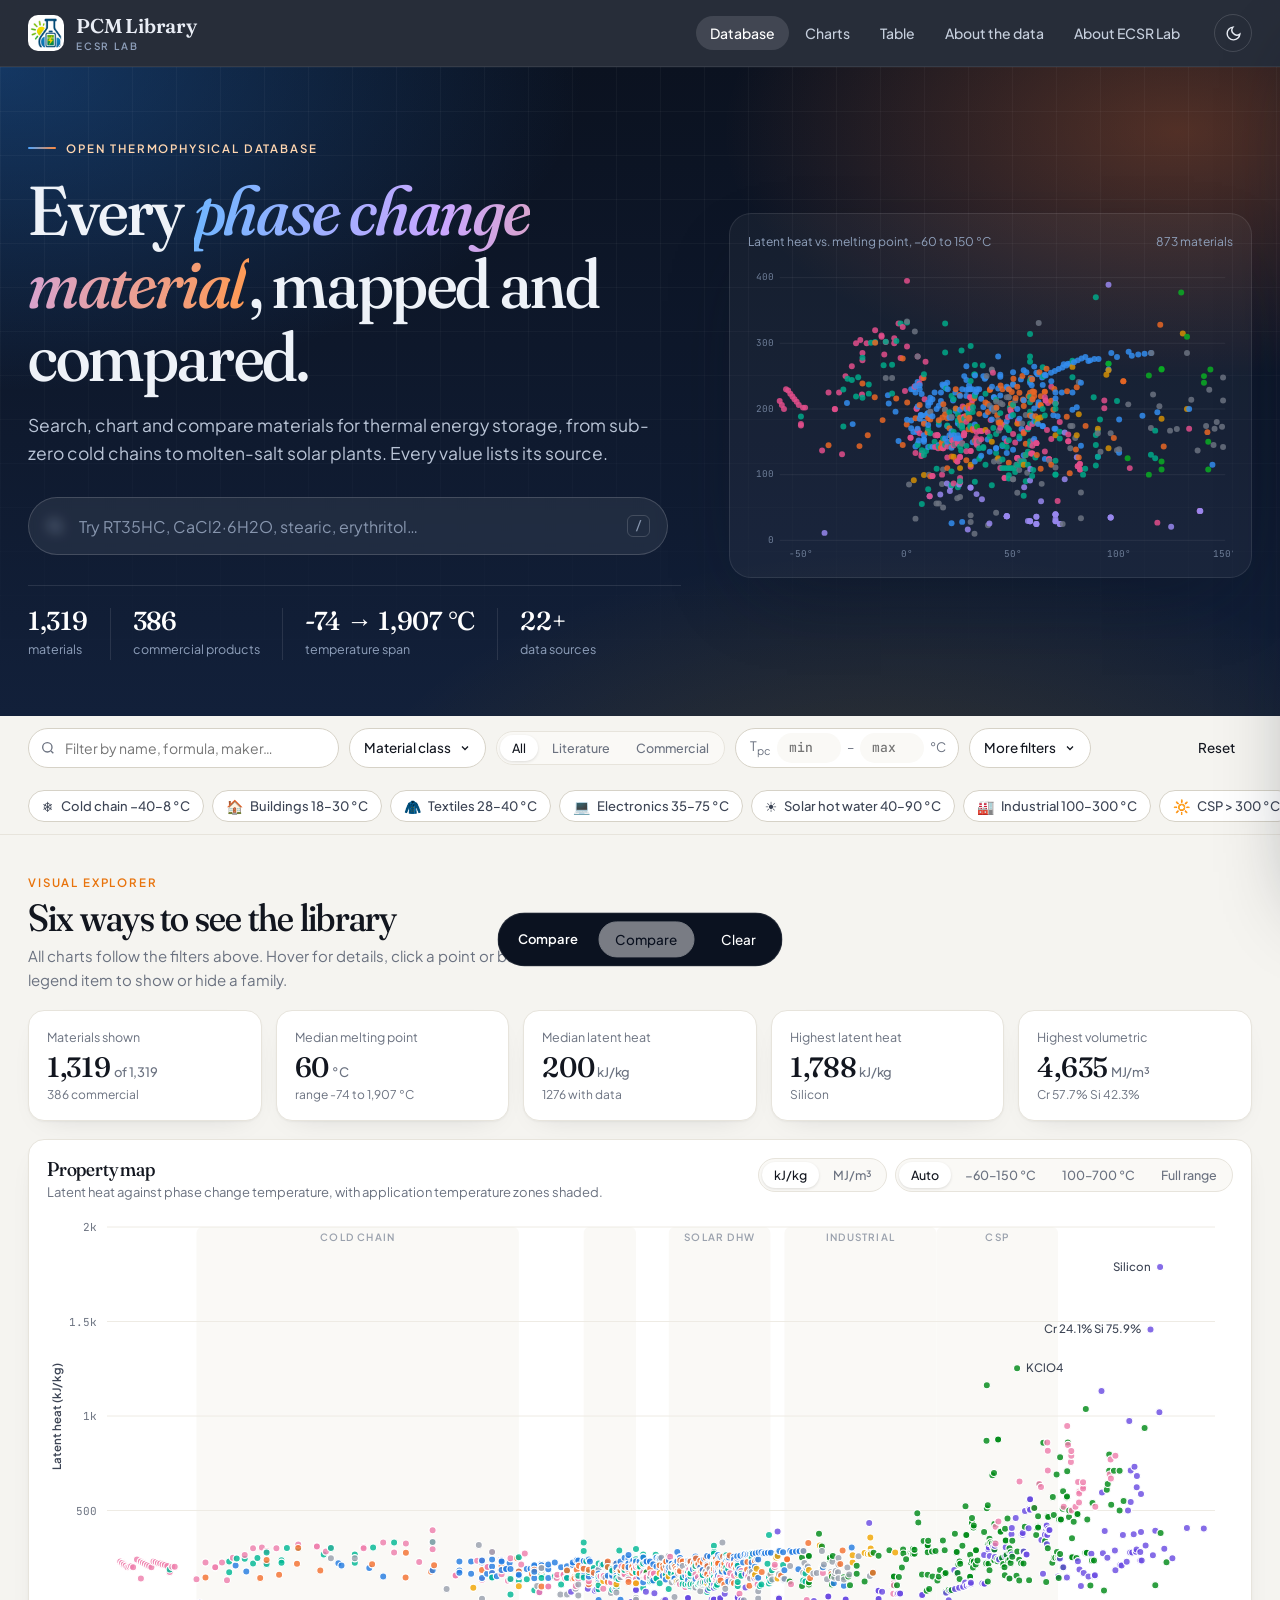
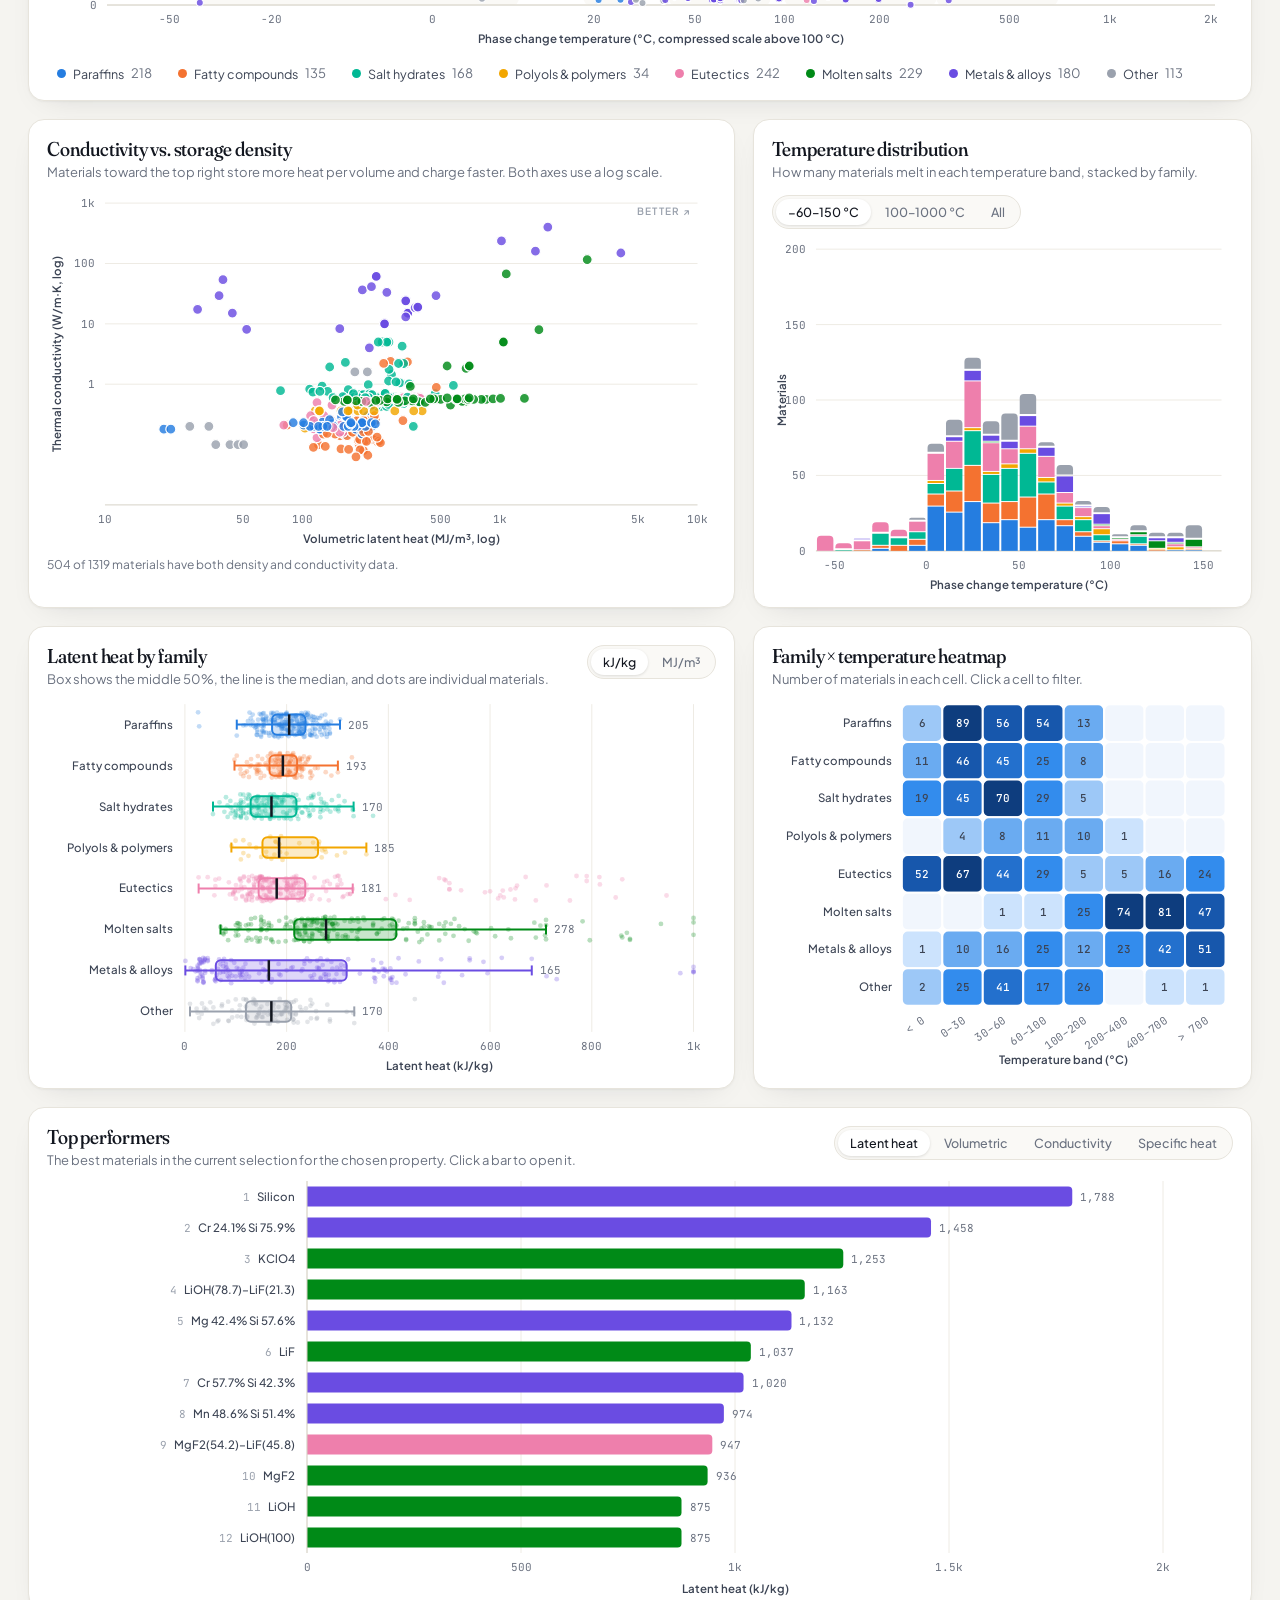
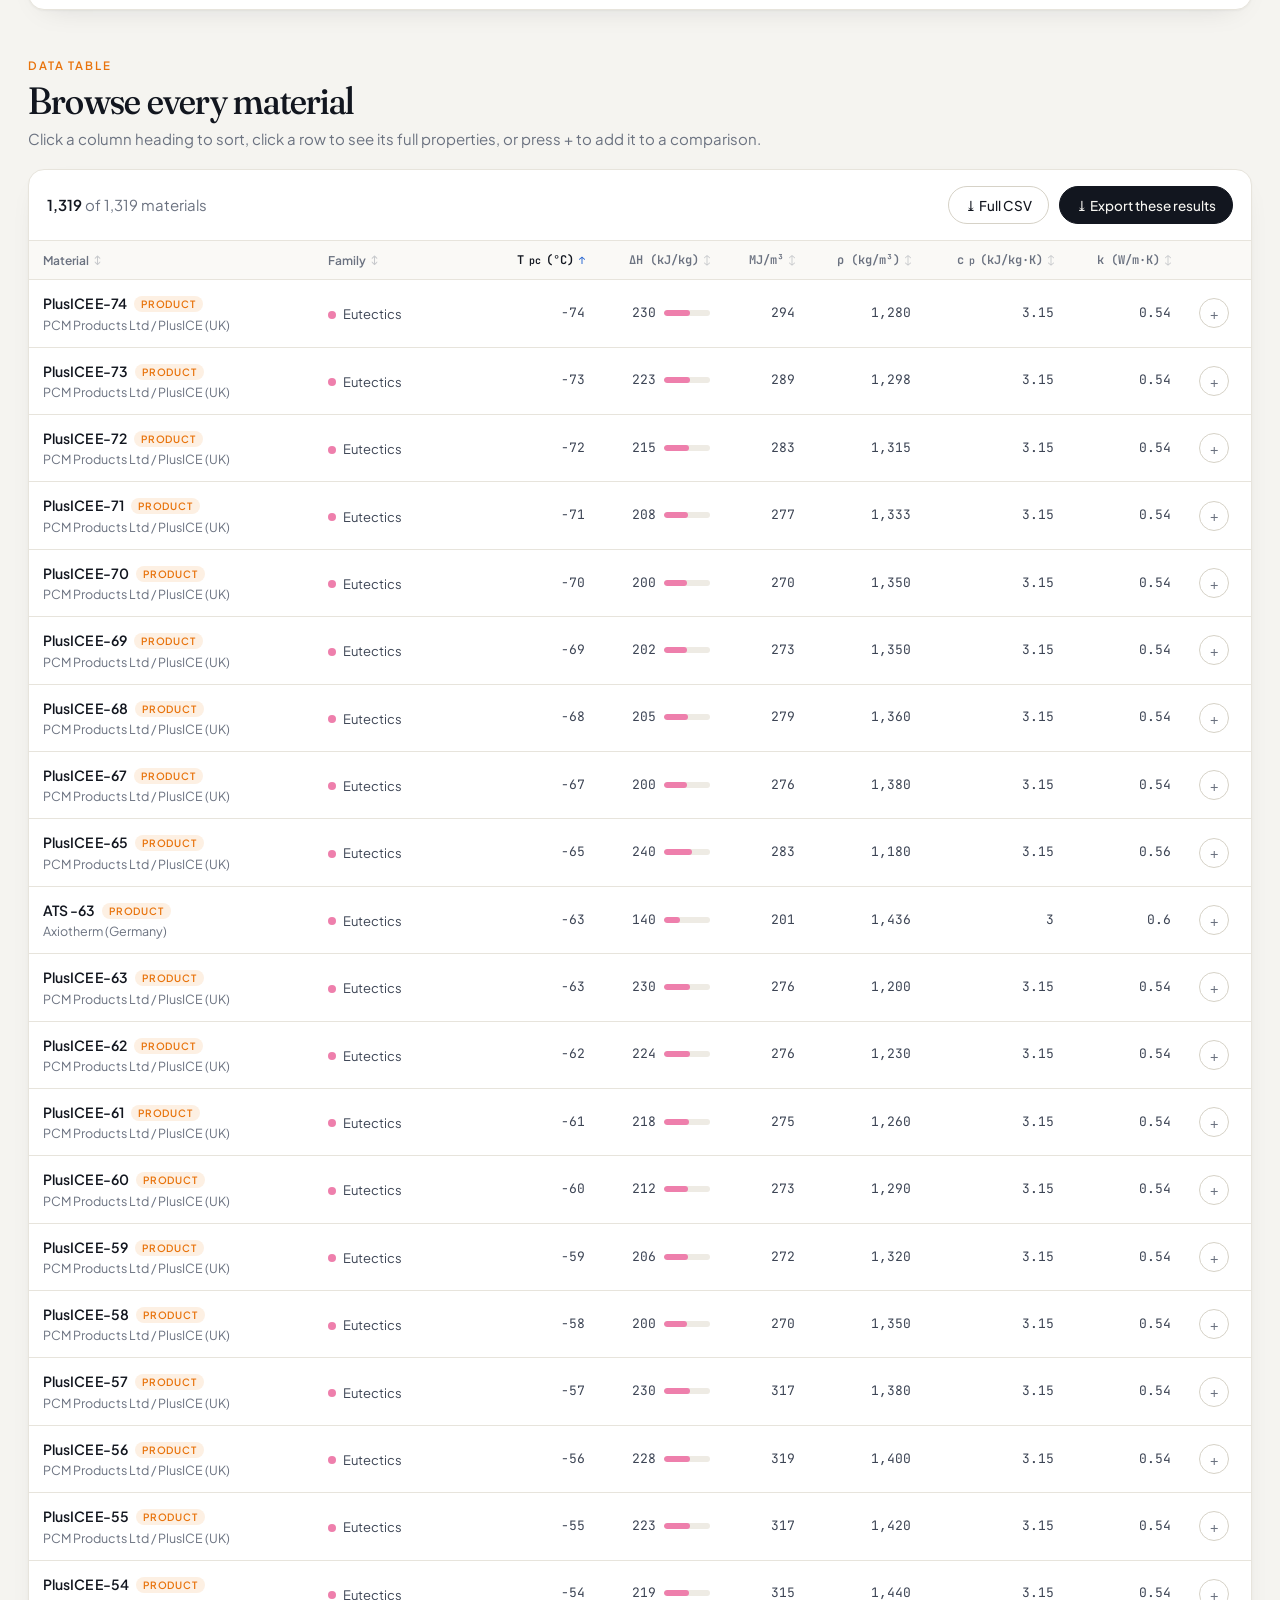
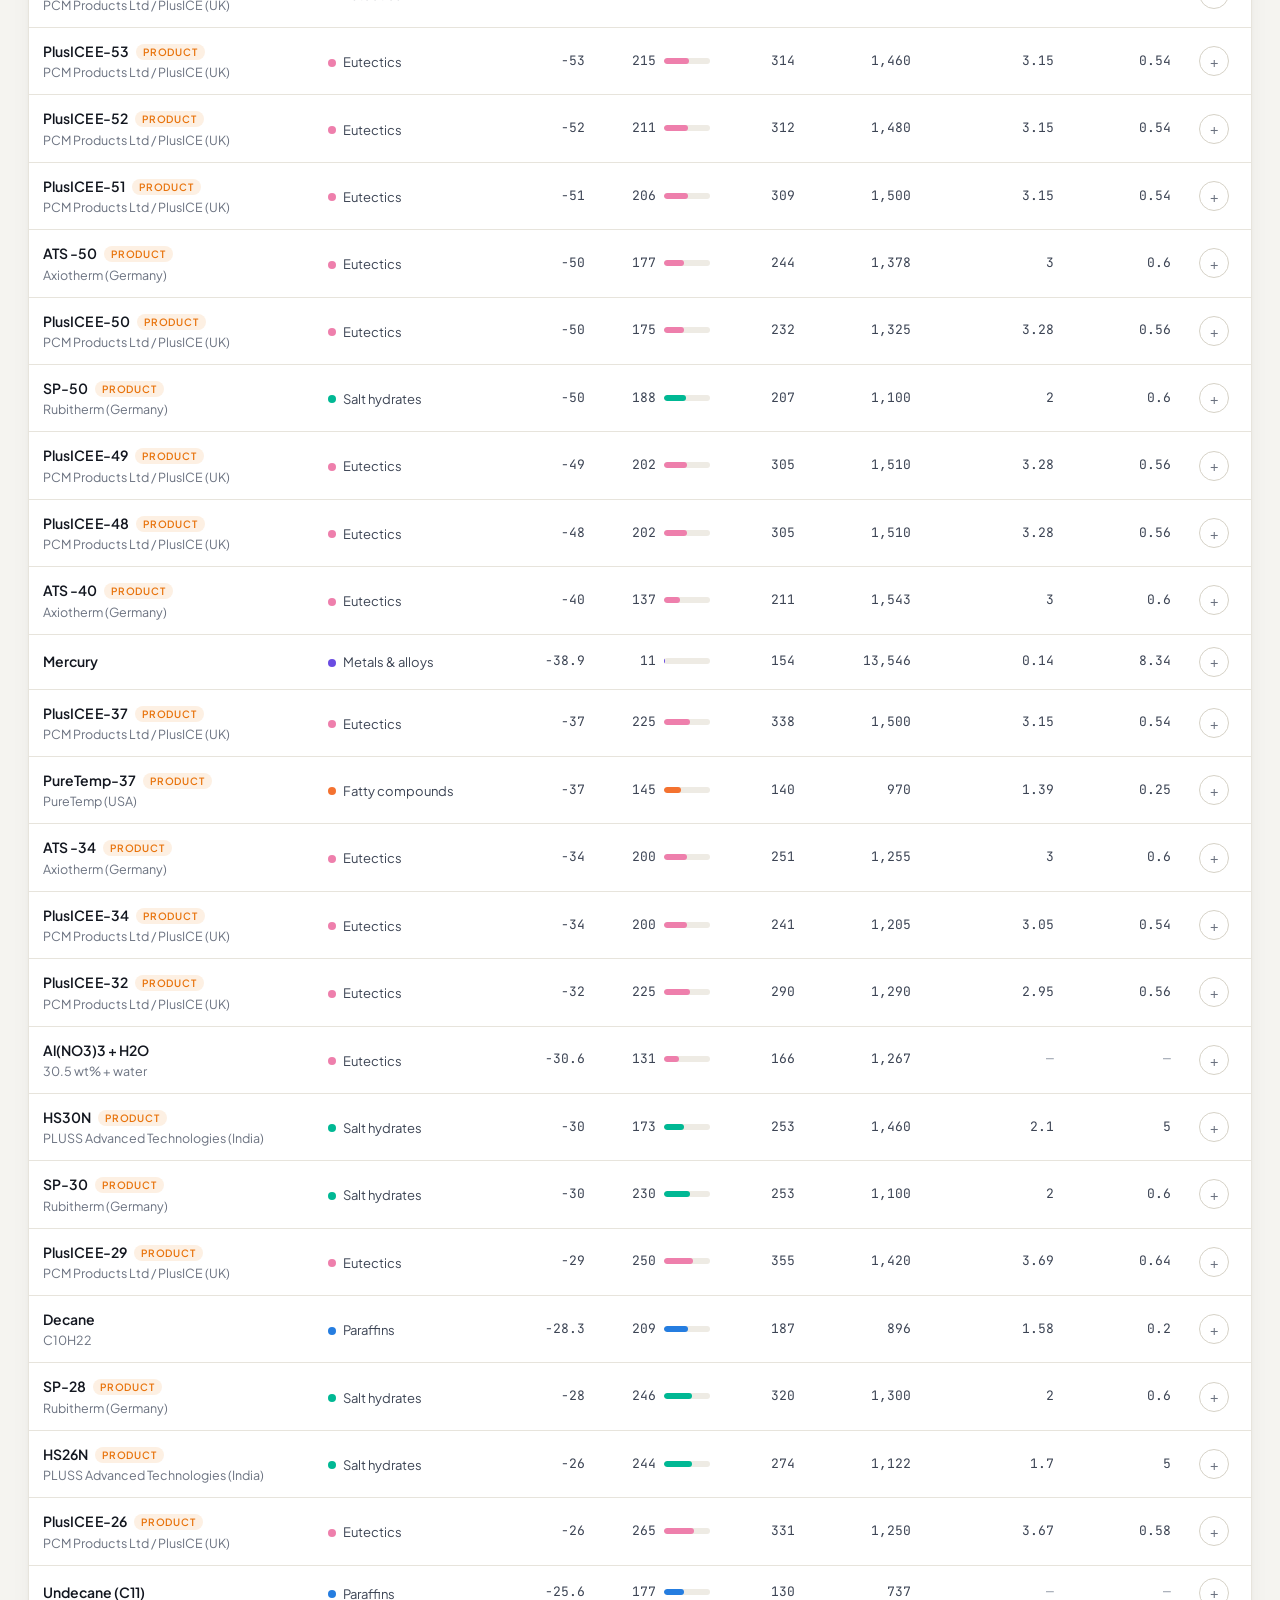
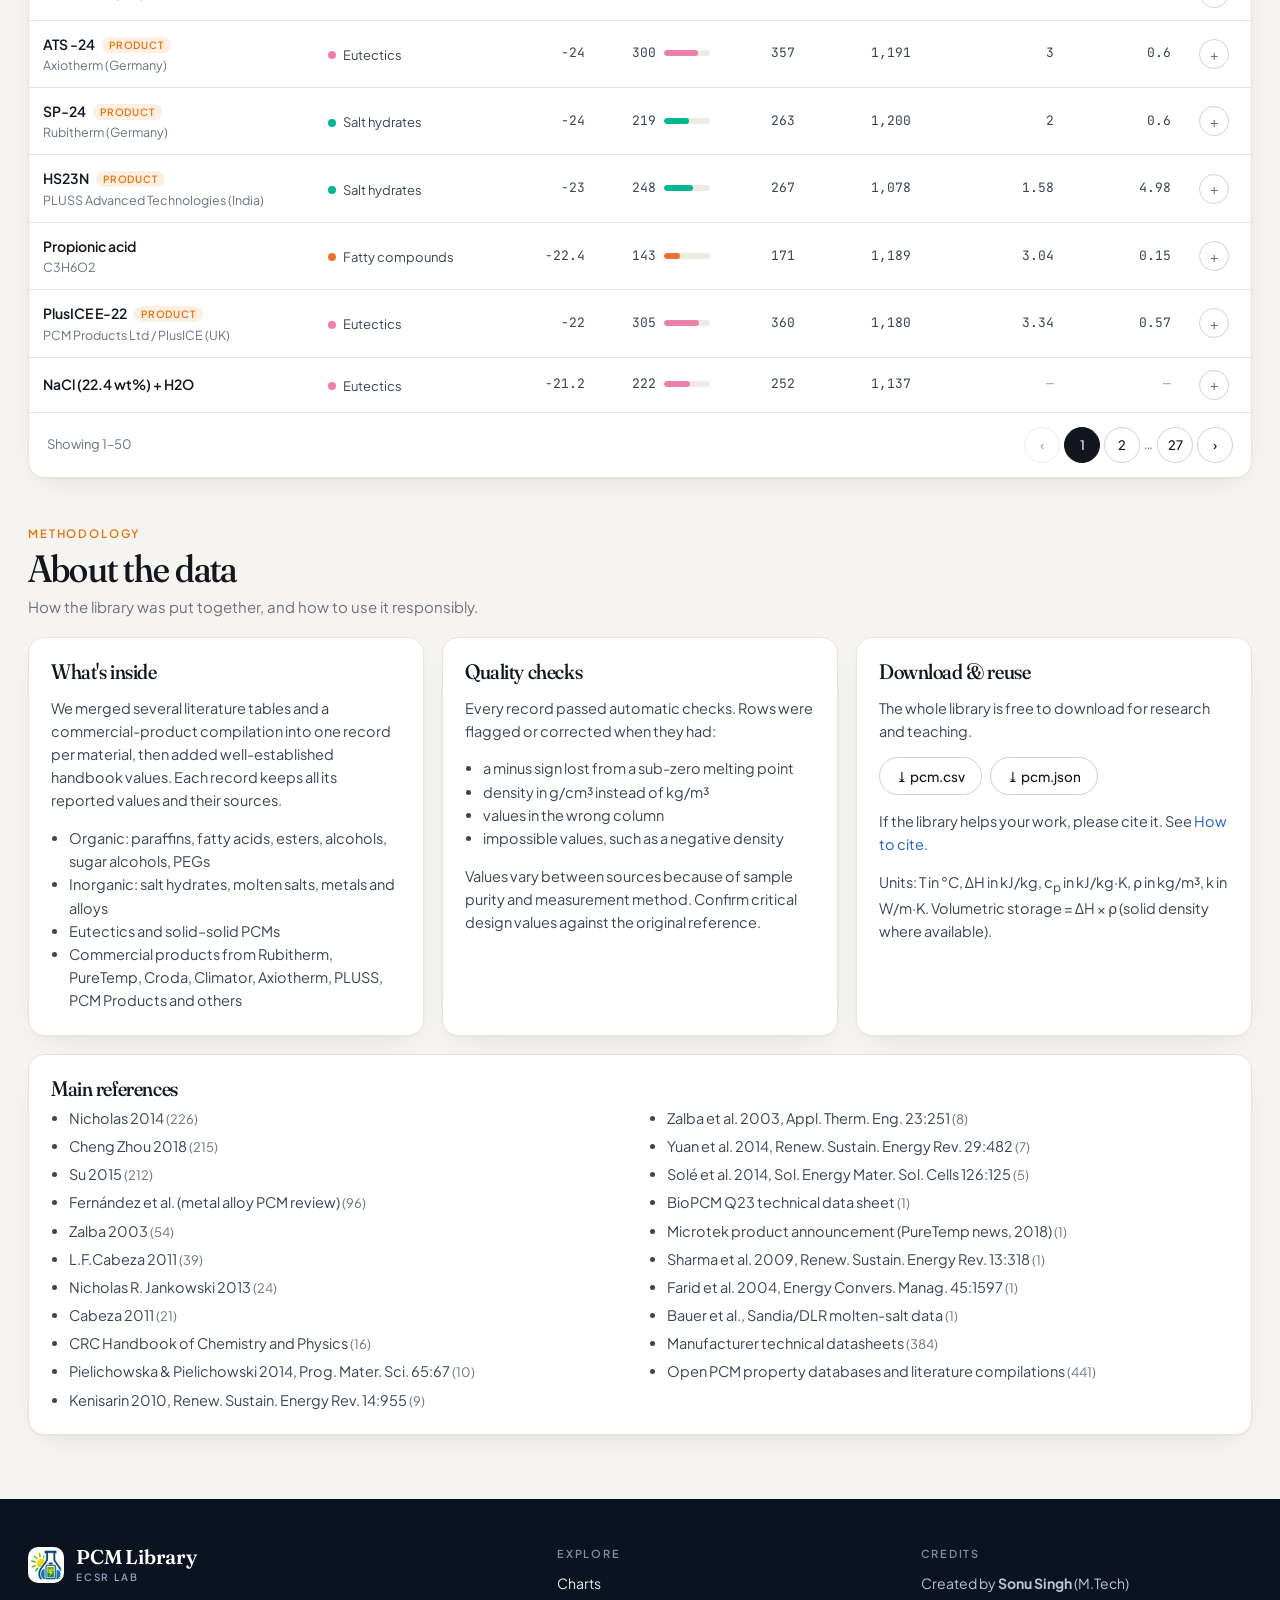
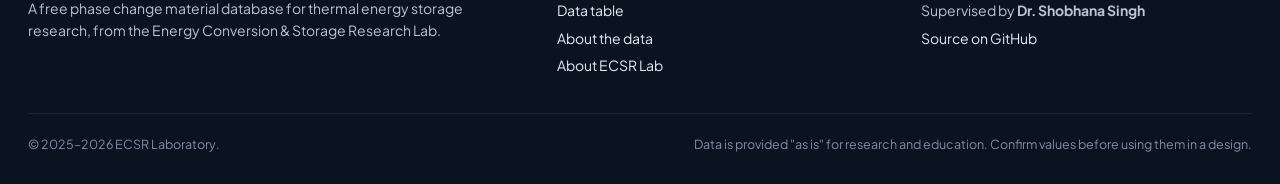
==== commit 830a52dc: "Add files via upload" ====
--- a/index.html
+++ b/index.html
@@ -4,22 +4,23 @@
 <meta charset="utf-8">
 <meta name="viewport" content="width=device-width, initial-scale=1">
 <title>PCM Library — Phase Change Material Database | ECSR Lab</title>
-<meta name="description" content="Free, searchable database of 1,300+ phase change materials (PCMs): melting point, latent heat, specific heat, density and thermal conductivity for paraffins, fatty acids, salt hydrates, molten salts, metals, eutectics and commercial products.">
+<meta name="description" content="Free, searchable database of 1,300+ phase change materials (PCMs): melting point, latent heat, specific heat, density and thermal conductivity for paraffins, fatty acids, salt hydrates, molten salts, metals, eutectics and commercial products, with interactive charts.">
 <meta name="keywords" content="phase change material, PCM database, latent heat, thermal energy storage, salt hydrate, paraffin, molten salt, eutectic, thermophysical properties">
-<meta name="theme-color" content="#0b5f94">
+<meta name="theme-color" content="#0b1220">
 <link rel="canonical" href="https://ecsrlib.github.io/pcmlibrary.github.io/">
 <link rel="icon" type="image/png" sizes="32x32" href="assets/icon-32.png">
 <link rel="apple-touch-icon" href="assets/icon-180.png">
 <link rel="manifest" href="site.webmanifest">
 <meta property="og:type" content="website">
 <meta property="og:title" content="PCM Library — Phase Change Material Database">
-<meta property="og:description" content="Search and compare 1,300+ phase change materials for thermal energy storage. By the Energy Conversion & Storage Research (ECSR) Lab.">
+<meta property="og:description" content="Search, chart and compare 1,300+ phase change materials for thermal energy storage. By the Energy Conversion & Storage Research (ECSR) Lab.">
 <meta property="og:image" content="https://ecsrlib.github.io/pcmlibrary.github.io/assets/og-image.png">
 <meta property="og:url" content="https://ecsrlib.github.io/pcmlibrary.github.io/">
 <meta name="twitter:card" content="summary_large_image">
+<script>try{var t=localStorage.getItem("pcm-theme");if(t==="dark"||(!t&&matchMedia("(prefers-color-scheme: dark)").matches))document.documentElement.dataset.theme="dark"}catch(e){}</script>
 <link rel="preconnect" href="https://fonts.googleapis.com">
 <link rel="preconnect" href="https://fonts.gstatic.com" crossorigin>
-<link href="https://fonts.googleapis.com/css2?family=Newsreader:ital,opsz,wght@0,6..72,500;0,6..72,600;0,6..72,700;1,6..72,500&family=Work+Sans:wght@400;500;600&family=Space+Grotesk:wght@500;600&family=IBM+Plex+Mono:wght@400;500&display=swap" rel="stylesheet">
+<link href="https://fonts.googleapis.com/css2?family=Fraunces:ital,opsz,wght,SOFT@0,9..144,400..700,50;1,9..144,400..700,50&family=Plus+Jakarta+Sans:wght@400;500;600;700&family=JetBrains+Mono:wght@400;500&display=swap" rel="stylesheet">
 <link rel="stylesheet" href="assets/style.css">
 <link rel="preload" href="data/pcm.json" as="fetch" crossorigin>
 <script type="application/ld+json">
@@ -44,128 +45,221 @@
 <header class="topbar">
   <div class="wrap">
     <a class="brand" href="./" aria-label="PCM Library home">
-      <img src="assets/icon-180.png" alt="" width="34" height="34">
-      <span>PCM Library<small>ECSR Lab</small></span>
+      <img src="assets/icon-180.png" alt="" width="36" height="36">
+      <span><b>PCM Library</b><small>ECSR Lab</small></span>
     </a>
-    <button class="menu-btn" aria-expanded="false" aria-controls="nav">Menu</button>
     <nav class="nav" id="nav" aria-label="Main">
       <a href="./" aria-current="page">Database</a>
-      <a href="#explore">Explore</a>
+      <a href="#explore">Charts</a>
+      <a href="#database">Table</a>
       <a href="#data">About the data</a>
       <a href="about.html">About ECSR Lab</a>
     </nav>
+    <button class="icon-btn" id="theme" aria-label="Switch to dark mode" title="Toggle dark mode">
+      <svg width="17" height="17" viewBox="0 0 24 24" fill="none" stroke="currentColor" stroke-width="2" aria-hidden="true"><path d="M21 12.8A9 9 0 1 1 11.2 3a7 7 0 0 0 9.8 9.8z"/></svg>
+    </button>
+    <button class="icon-btn menu-btn" aria-expanded="false" aria-controls="nav" aria-label="Menu">
+      <svg width="18" height="18" viewBox="0 0 24 24" fill="none" stroke="currentColor" stroke-width="2" aria-hidden="true"><path d="M4 7h16M4 12h16M4 17h16"/></svg>
+    </button>
   </div>
 </header>
 
 <main>
   <section class="hero">
     <div class="wrap">
-      <span class="eyebrow">Open thermophysical database</span>
-      <h1>Find the right <em>phase change material</em>, fast.</h1>
-      <p class="lede">Search, filter and compare phase change materials for thermal energy storage. Each entry lists its melting point, latent heat, specific heat, density and thermal conductivity, with its source.</p>
-      <div class="stats" aria-live="polite">
-        <div class="stat"><b id="s-total">—</b><span>Materials</span></div>
-        <div class="stat"><b id="s-com">—</b><span>Commercial products</span></div>
-        <div class="stat"><b id="s-range">—</b><span>Temperature span</span></div>
-        <div class="stat"><b id="s-refs">—</b><span>Data sources</span></div>
-      </div>
-      <form class="searchbar" role="search" onsubmit="return false">
-        <div class="field">
+      <div>
+        <span class="eyebrow">Open thermophysical database</span>
+        <h1>Every <em>phase change material</em>, mapped and compared.</h1>
+        <p class="lede">Search, chart and compare materials for thermal energy storage, from sub-zero cold chains to molten-salt solar plants. Every value lists its source.</p>
+        <form class="hero-search" role="search" onsubmit="document.getElementById('database').scrollIntoView({behavior:'smooth'});return false">
           <svg width="18" height="18" viewBox="0 0 24 24" fill="none" stroke="currentColor" stroke-width="2" aria-hidden="true"><circle cx="11" cy="11" r="7"/><path d="m20 20-3.5-3.5"/></svg>
-          <label for="q" class="sr-only">Search materials</label>
-          <input id="q" type="search" placeholder="Search by name, formula, manufacturer… e.g. RT35HC, CaCl2·6H2O, stearic" autocomplete="off">
-        </div>
-      </form>
-      <div class="presets" role="group" aria-label="Application presets">
-        <button class="chip" data-preset="cold">❄ Cold chain (−40–8 °C)</button>
-        <button class="chip" data-preset="building">🏠 Buildings (18–30 °C)</button>
-        <button class="chip" data-preset="solar">☀ Solar hot water (40–90 °C)</button>
-        <button class="chip" data-preset="electronics">💻 Electronics cooling (35–75 °C)</button>
-        <button class="chip" data-preset="industrial">🏭 Industrial heat (100–300 °C)</button>
-        <button class="chip" data-preset="csp">🔆 CSP / high temp (&gt;300 °C)</button>
-      </div>
+          <label for="hq" class="sr-only">Search materials</label>
+          <input id="hq" type="search" placeholder="Try RT35HC, CaCl2·6H2O, stearic, erythritol…" autocomplete="off">
+          <kbd>/</kbd>
+        </form>
+        <div class="hero-stats" aria-live="polite">
+          <div><b id="s-total">—</b><span>materials</span></div>
+          <div><b id="s-com">—</b><span>commercial products</span></div>
+          <div><b id="s-range">—</b><span>temperature span</span></div>
+          <div><b id="s-refs">—</b><span>data sources</span></div>
+        </div>
+      </div>
+      <figure class="hero-art" aria-hidden="true" style="margin:0">
+        <div class="t"><span>Latent heat vs. melting point, −60 to 150 °C</span><span id="hero-n"></span></div>
+        <svg id="hero-svg" viewBox="0 0 520 330"></svg>
+      </figure>
     </div>
   </section>
+
+  <div class="filterbar" id="filterbar">
+    <div class="wrap">
+      <div class="fb-search">
+        <svg width="16" height="16" viewBox="0 0 24 24" fill="none" stroke="currentColor" stroke-width="2" aria-hidden="true"><circle cx="11" cy="11" r="7"/><path d="m20 20-3.5-3.5"/></svg>
+        <label for="q" class="sr-only">Filter by name, formula or manufacturer</label>
+        <input id="q" type="search" placeholder="Filter by name, formula, maker…" autocomplete="off">
+      </div>
+      <div class="pop" id="pop-class">
+        <button class="ctl" aria-expanded="false" aria-haspopup="true">Material class <span class="badge-n" id="cls-n" hidden></span>
+          <svg width="12" height="12" viewBox="0 0 24 24" fill="none" stroke="currentColor" stroke-width="2.5" aria-hidden="true"><path d="m6 9 6 6 6-6"/></svg></button>
+        <div class="pop-panel" role="group" aria-label="Material class">
+          <h4>Material family</h4>
+          <div class="fam-list" id="f-fam"></div>
+        </div>
+      </div>
+      <div class="seg" role="group" aria-label="Source type">
+        <button aria-pressed="true" data-nature="">All</button>
+        <button aria-pressed="false" data-nature="Pure / literature">Literature</button>
+        <button aria-pressed="false" data-nature="Commercial">Commercial</button>
+      </div>
+      <div class="temp-ctl">
+        <span>T<sub>pc</sub></span>
+        <input id="tmin" type="number" inputmode="decimal" placeholder="min" aria-label="Minimum phase change temperature, °C">
+        <span>–</span>
+        <input id="tmax" type="number" inputmode="decimal" placeholder="max" aria-label="Maximum phase change temperature, °C">
+        <span style="padding-right:6px">°C</span>
+      </div>
+      <div class="pop" id="pop-more">
+        <button class="ctl" aria-expanded="false" aria-haspopup="true">More filters <span class="badge-n" id="more-n" hidden></span>
+          <svg width="12" height="12" viewBox="0 0 24 24" fill="none" stroke="currentColor" stroke-width="2.5" aria-hidden="true"><path d="m6 9 6 6 6-6"/></svg></button>
+        <div class="pop-panel">
+          <h4>Minimum latent heat (kJ/kg)</h4>
+          <input id="lhmin" type="number" inputmode="decimal" placeholder="e.g. 150">
+          <h4 style="margin-top:14px">Manufacturer</h4>
+          <select id="maker" aria-label="Manufacturer"><option value="">Any manufacturer</option></select>
+          <h4 style="margin-top:14px">Data completeness</h4>
+          <label class="fam"><input type="checkbox" id="f-lh"> Has latent heat</label>
+          <label class="fam"><input type="checkbox" id="f-full"> Has density, c<sub>p</sub> and k</label>
+        </div>
+      </div>
+      <span class="fb-spacer"></span>
+      <button class="btn ghost" id="reset">Reset</button>
+    </div>
+    <div class="wrap presets" role="group" aria-label="Application presets">
+      <button class="chip" data-preset="cold"><span class="ic">❄️</span>Cold chain −40–8 °C</button>
+      <button class="chip" data-preset="building"><span class="ic">🏠</span>Buildings 18–30 °C</button>
+      <button class="chip" data-preset="body"><span class="ic">🧥</span>Textiles 28–40 °C</button>
+      <button class="chip" data-preset="electronics"><span class="ic">💻</span>Electronics 35–75 °C</button>
+      <button class="chip" data-preset="solar"><span class="ic">☀️</span>Solar hot water 40–90 °C</button>
+      <button class="chip" data-preset="industrial"><span class="ic">🏭</span>Industrial 100–300 °C</button>
+      <button class="chip" data-preset="csp"><span class="ic">🔆</span>CSP &gt; 300 °C</button>
+    </div>
+  </div>
 
   <section class="section" id="explore">
     <div class="wrap">
       <div class="section-head">
         <div>
-          <h2>Explore the property map</h2>
-          <p>Latent heat plotted against phase change temperature for every material that matches your filters. Click a point to open it.</p>
-        </div>
-      </div>
-      <div class="card chart-card">
-        <div class="chart-tools">
-          <span class="label">Y axis</span>
-          <div class="seg" role="group" aria-label="Y axis metric">
-            <button aria-pressed="true" data-y="lh">kJ/kg</button>
-            <button aria-pressed="false" data-y="vol">MJ/m³</button>
-          </div>
-          <span class="label" style="margin-left:12px">X axis</span>
-          <div class="seg" role="group" aria-label="X axis zoom">
-            <button aria-pressed="true" data-x="auto">Fit</button>
-            <button aria-pressed="false" data-x="low">−60–120 °C</button>
-            <button aria-pressed="false" data-x="high">100–1000 °C</button>
-          </div>
-        </div>
-        <div class="chart-box">
-          <canvas id="chart" role="img" aria-label="Scatter plot of latent heat versus phase change temperature"></canvas>
-          <div class="tip" id="tip"></div>
-        </div>
-        <div class="legend" id="legend"></div>
+          <span class="kicker">Visual explorer</span>
+          <h2>Six ways to see the library</h2>
+          <p>All charts follow the filters above. Hover for details, click a point or bar to open the material, and click a legend item to show or hide a family.</p>
+        </div>
+      </div>
+
+      <div class="kpis" id="kpis"></div>
+
+      <div class="viz-grid">
+        <article class="card viz wide">
+          <div class="viz-head">
+            <div><h3>Property map</h3><p>Latent heat against phase change temperature, with application temperature zones shaded.</p></div>
+            <div style="display:flex;gap:8px;flex-wrap:wrap">
+              <div class="seg" role="group" aria-label="Y axis">
+                <button aria-pressed="true" data-sy="lh">kJ/kg</button>
+                <button aria-pressed="false" data-sy="vol">MJ/m³</button>
+              </div>
+              <div class="seg" role="group" aria-label="Temperature range">
+                <button aria-pressed="true" data-sx="fit">Auto</button>
+                <button aria-pressed="false" data-sx="low">−60–150 °C</button>
+                <button aria-pressed="false" data-sx="mid">100–700 °C</button>
+                <button aria-pressed="false" data-sx="all">Full range</button>
+              </div>
+            </div>
+          </div>
+          <div class="chart" id="c-scatter" style="height:440px"></div>
+          <div class="legend" id="legend" role="group" aria-label="Show or hide families"></div>
+        </article>
+
+        <article class="card viz w7">
+          <div class="viz-head">
+            <div><h3>Conductivity vs. storage density</h3><p>Materials toward the top right store more heat per volume and charge faster. Both axes use a log scale.</p></div>
+          </div>
+          <div class="chart" id="c-ashby" style="height:360px"></div>
+          <div class="viz-foot" id="ashby-foot"></div>
+        </article>
+
+        <article class="card viz w5">
+          <div class="viz-head">
+            <div><h3>Temperature distribution</h3><p>How many materials melt in each temperature band, stacked by family.</p></div>
+            <div class="seg" role="group" aria-label="Histogram range">
+              <button aria-pressed="true" data-hx="low">−60–150 °C</button>
+              <button aria-pressed="false" data-hx="high">100–1000 °C</button>
+              <button aria-pressed="false" data-hx="fit">All</button>
+            </div>
+          </div>
+          <div class="chart" id="c-hist" style="height:360px"></div>
+        </article>
+
+        <article class="card viz w7">
+          <div class="viz-head">
+            <div><h3>Latent heat by family</h3><p>Box shows the middle 50%, the line is the median, and dots are individual materials.</p></div>
+            <div class="seg" role="group" aria-label="Box plot metric">
+              <button aria-pressed="true" data-bm="lh">kJ/kg</button>
+              <button aria-pressed="false" data-bm="vol">MJ/m³</button>
+            </div>
+          </div>
+          <div class="chart" id="c-box" style="height:380px"></div>
+        </article>
+
+        <article class="card viz w5">
+          <div class="viz-head">
+            <div><h3>Family × temperature heatmap</h3><p>Number of materials in each cell. Click a cell to filter.</p></div>
+          </div>
+          <div class="chart" id="c-heat" style="height:380px"></div>
+        </article>
+
+        <article class="card viz wide">
+          <div class="viz-head">
+            <div><h3>Top performers</h3><p>The best materials in the current selection for the chosen property. Click a bar to open it.</p></div>
+            <div class="seg" role="group" aria-label="Ranking metric">
+              <button aria-pressed="true" data-rk="lh">Latent heat</button>
+              <button aria-pressed="false" data-rk="vol">Volumetric</button>
+              <button aria-pressed="false" data-rk="k">Conductivity</button>
+              <button aria-pressed="false" data-rk="cp">Specific heat</button>
+            </div>
+          </div>
+          <div class="chart" id="c-rank" style="height:420px"></div>
+        </article>
       </div>
     </div>
   </section>
 
   <section class="section" id="database">
-    <div class="wrap db">
-      <aside class="card filters" id="filters" data-collapsed="true" aria-label="Filters">
-        <button class="btn filters-toggle block" style="margin-top:0" aria-expanded="false" aria-controls="filters-body">Show filters</button>
-        <div class="filters-body" id="filters-body">
-          <h3>Material class</h3>
-          <div class="checks" id="f-cat"></div>
-          <h3>Type</h3>
-          <div class="seg" role="group" aria-label="Type">
-            <button aria-pressed="true" data-nature="">All</button>
-            <button aria-pressed="false" data-nature="Pure / literature">Literature</button>
-            <button aria-pressed="false" data-nature="Commercial">Commercial</button>
-          </div>
-          <h3>Phase change temp (°C)</h3>
-          <div class="range">
-            <input id="tmin" type="number" inputmode="decimal" placeholder="min" aria-label="Minimum temperature">
-            <span>to</span>
-            <input id="tmax" type="number" inputmode="decimal" placeholder="max" aria-label="Maximum temperature">
-          </div>
-          <h3>Min latent heat (kJ/kg)</h3>
-          <input id="lhmin" type="number" inputmode="decimal" placeholder="e.g. 150" aria-label="Minimum latent heat" style="width:100%;height:36px;border:1px solid var(--line-2);border-radius:8px;padding:0 10px">
-          <h3>Manufacturer</h3>
-          <select id="maker" aria-label="Manufacturer"><option value="">Any</option></select>
-          <h3>Data completeness</h3>
-          <label class="check"><input type="checkbox" id="f-lh"> Has latent heat</label>
-          <label class="check"><input type="checkbox" id="f-full"> Has ρ, cp and k</label>
-          <button class="btn block" id="reset">Reset all filters</button>
-        </div>
-      </aside>
-
+    <div class="wrap">
+      <div class="section-head">
+        <div>
+          <span class="kicker">Data table</span>
+          <h2>Browse every material</h2>
+          <p>Click a column heading to sort, click a row to see its full properties, or press + to add it to a comparison.</p>
+        </div>
+      </div>
       <div class="card">
         <div class="results-bar">
           <div class="count" id="count">Loading…</div>
           <div class="spacer"></div>
-          <a class="btn" id="dl-csv" href="data/pcm.csv" download>⤓ Full CSV</a>
-          <button class="btn primary" id="export">⤓ Export results</button>
+          <a class="btn" href="data/pcm.csv" download>⤓ Full CSV</a>
+          <button class="btn primary" id="export">⤓ Export these results</button>
         </div>
         <div class="table-wrap">
           <table>
             <thead>
               <tr>
                 <th scope="col"><button data-sort="name">Material <span class="arrow">↕</span></button></th>
-                <th scope="col"><button data-sort="category">Class <span class="arrow">↕</span></button></th>
-                <th scope="col" class="num"><button data-sort="tm">T<sub>pc</sub> °C <span class="arrow">↕</span></button></th>
-                <th scope="col" class="num"><button data-sort="lh">ΔH kJ/kg <span class="arrow">↕</span></button></th>
-                <th scope="col" class="num"><button data-sort="rho">ρ kg/m³ <span class="arrow">↕</span></button></th>
-                <th scope="col" class="num"><button data-sort="cp">c<sub>p</sub> kJ/kg·K <span class="arrow">↕</span></button></th>
-                <th scope="col" class="num"><button data-sort="k">k W/m·K <span class="arrow">↕</span></button></th>
+                <th scope="col"><button data-sort="fam">Family <span class="arrow">↕</span></button></th>
+                <th scope="col" class="num"><button data-sort="tm">T<sub>pc</sub> (°C) <span class="arrow">↕</span></button></th>
+                <th scope="col" class="num"><button data-sort="lh">ΔH (kJ/kg) <span class="arrow">↕</span></button></th>
+                <th scope="col" class="num"><button data-sort="vol">MJ/m³ <span class="arrow">↕</span></button></th>
+                <th scope="col" class="num"><button data-sort="rho">ρ (kg/m³) <span class="arrow">↕</span></button></th>
+                <th scope="col" class="num"><button data-sort="cp">c<sub>p</sub> (kJ/kg·K) <span class="arrow">↕</span></button></th>
+                <th scope="col" class="num"><button data-sort="k">k (W/m·K) <span class="arrow">↕</span></button></th>
                 <th scope="col"><span class="sr-only">Compare</span></th>
               </tr>
             </thead>
@@ -182,6 +276,7 @@
     <div class="wrap">
       <div class="section-head">
         <div>
+          <span class="kicker">Methodology</span>
           <h2>About the data</h2>
           <p>How the library was put together, and how to use it responsibly.</p>
         </div>
@@ -203,20 +298,20 @@
           <ul>
             <li>a minus sign lost from a sub-zero melting point</li>
             <li>density in g/cm³ instead of kg/m³</li>
-            <li>values in the wrong column (for example, density entered as conductivity)</li>
+            <li>values in the wrong column</li>
             <li>impossible values, such as a negative density</li>
           </ul>
-          <p class="note">Values vary between sources because of sample purity and DSC method. Confirm critical design values against the original reference.</p>
+          <p class="note">Values vary between sources because of sample purity and measurement method. Confirm critical design values against the original reference.</p>
         </div>
         <div class="card info">
           <h3>Download &amp; reuse</h3>
           <p>The whole library is free to download for research and teaching.</p>
-          <p><a class="btn" href="data/pcm.csv" download>⤓ pcm.csv</a> <a class="btn" href="data/pcm.json" download>⤓ pcm.json</a></p>
+          <p style="display:flex;gap:8px;flex-wrap:wrap"><a class="btn" href="data/pcm.csv" download>⤓ pcm.csv</a> <a class="btn" href="data/pcm.json" download>⤓ pcm.json</a></p>
           <p class="note">If the library helps your work, please cite it. See <a href="about.html#cite">How to cite</a>.</p>
           <p class="note">Units: T in °C, ΔH in kJ/kg, c<sub>p</sub> in kJ/kg·K, ρ in kg/m³, k in W/m·K. Volumetric storage = ΔH × ρ (solid density where available).</p>
         </div>
       </div>
-      <div class="card info" style="margin-top:16px">
+      <div class="card info" style="margin-top:18px">
         <h3>Main references</h3>
         <ul class="refs" id="refs"></ul>
       </div>
@@ -224,8 +319,10 @@
   </section>
 </main>
 
+<div class="tip" id="tip" role="tooltip"></div>
+
 <div class="tray" id="tray" aria-live="polite">
-  <strong style="font:600 13px var(--font-label)">Compare</strong>
+  <strong style="font-size:13px;font-weight:600" id="tray-label">Compare</strong>
   <div class="items" id="tray-items"></div>
   <button class="btn primary" id="open-compare">Compare</button>
   <button class="btn ghost" id="clear-compare" style="color:#fff">Clear</button>
@@ -246,13 +343,13 @@
 <footer class="site">
   <div class="wrap">
     <div>
-      <a class="brand" href="./"><img src="assets/icon-180.png" alt="" width="34" height="34"><span>PCM Library<small style="color:#8aa0b6">ECSR Lab</small></span></a>
-      <p style="margin-top:12px;max-width:46ch">A free phase change material database for thermal energy storage research, from the Energy Conversion &amp; Storage Research Lab.</p>
+      <a class="brand" href="./"><img src="assets/icon-180.png" alt="" width="36" height="36"><span><b>PCM Library</b><small>ECSR Lab</small></span></a>
+      <p style="margin-top:14px;max-width:46ch">A free phase change material database for thermal energy storage research, from the Energy Conversion &amp; Storage Research Lab.</p>
     </div>
     <div>
       <h4>Explore</h4>
-      <p><a href="#database">Database</a></p>
-      <p><a href="#explore">Property map</a></p>
+      <p><a href="#explore">Charts</a></p>
+      <p><a href="#database">Data table</a></p>
       <p><a href="#data">About the data</a></p>
       <p><a href="about.html">About ECSR Lab</a></p>
     </div>
--- a/assets/style.css
+++ b/assets/style.css
@@ -0,0 +1,372 @@
+/* PCM Library — design system v2 (no framework, no build step) */
+:root {
+  color-scheme: light;
+  --bg: #f5f4f0;
+  --surface: #ffffff;
+  --surface-2: #faf9f6;
+  --ink: #12161f;
+  --ink-2: #3c4454;
+  --muted: #6b7280;
+  --faint: #9aa1ad;
+  --line: #e7e4dc;
+  --line-2: #d6d2c7;
+  --grid: #eeebe4;
+  --primary: #1d5fd1;
+  --primary-ink: #164aa6;
+  --primary-soft: #e8effc;
+  --accent: #e8730c;
+  --accent-soft: #fdf0e3;
+  --good: #0f7b3f;
+  --hero-1: #0b1220;
+  --hero-2: #12203a;
+  --radius: 16px;
+  --radius-sm: 10px;
+  --shadow: 0 1px 2px rgba(18, 22, 31, .04), 0 10px 30px -18px rgba(18, 22, 31, .18);
+  --shadow-lg: 0 30px 80px -30px rgba(11, 18, 32, .45);
+  --font-display: "Fraunces", Georgia, serif;
+  --font-body: "Plus Jakarta Sans", system-ui, -apple-system, "Segoe UI", sans-serif;
+  --font-mono: "JetBrains Mono", ui-monospace, Menlo, monospace;
+  /* categorical family colours (validated: CVD + normal-vision floors, light surface) */
+  --c1: #257de0; --c2: #f47230; --c3: #00b894; --c4: #f2a600;
+  --c5: #ee7fac; --c6: #008a17; --c7: #6a4ce2; --c8: #9aa1ad;
+  /* sequential blue ramp */
+  --s0: #f1f6fd; --s1: #cce3fd; --s2: #9dc8f7; --s3: #6aabf1; --s4: #338ced; --s5: #2370cd; --s6: #1757ac; --s7: #0e3d7e;
+}
+:root[data-theme="dark"] {
+  color-scheme: dark;
+  --bg: #0b0f17;
+  --surface: #111827;
+  --surface-2: #0f1520;
+  --ink: #eef1f6;
+  --ink-2: #c3c9d4;
+  --muted: #8b93a3;
+  --faint: #636b7a;
+  --line: #222b3a;
+  --line-2: #2e3949;
+  --grid: #1c2432;
+  --primary: #5b9bff;
+  --primary-ink: #8ab6ff;
+  --primary-soft: #16243d;
+  --accent: #ff9a3d;
+  --accent-soft: #2a1d10;
+  --good: #3ccf7a;
+  --shadow: 0 1px 2px rgba(0, 0, 0, .3), 0 10px 30px -18px rgba(0, 0, 0, .6);
+  --c1: #338ced; --c2: #e76624; --c3: #00a888; --c4: #d28e05;
+  --c5: #e24d8b; --c6: #0aac23; --c7: #9887ef; --c8: #6b7280;
+  --s0: #111d30; --s1: #0f2a4f; --s2: #0e3d7e; --s3: #1757ac; --s4: #2370cd; --s5: #338ced; --s6: #6aabf1; --s7: #b6d5f8;
+}
+* { box-sizing: border-box; }
+html { scroll-behavior: smooth; -webkit-text-size-adjust: 100%; }
+html, body { overflow-x: clip; }
+body { margin: 0; background: var(--bg); color: var(--ink); font: 15px/1.6 var(--font-body); -webkit-font-smoothing: antialiased; transition: background .25s, color .25s; }
+a { color: var(--primary); text-decoration: none; }
+a:hover { text-decoration: underline; text-underline-offset: 3px; }
+img { max-width: 100%; display: block; }
+button, input, select { font: inherit; color: inherit; }
+:focus-visible { outline: 2px solid var(--primary); outline-offset: 2px; border-radius: 6px; }
+.sr-only { position: absolute; width: 1px; height: 1px; overflow: hidden; clip: rect(0 0 0 0); white-space: nowrap; }
+.skip { position: absolute; left: -999px; top: 8px; background: var(--ink); color: var(--bg); padding: 8px 12px; border-radius: 8px; z-index: 100; }
+.skip:focus { left: 8px; }
+.wrap { max-width: 1320px; margin: 0 auto; padding: 0 28px; }
+@media (max-width: 640px) { .wrap { padding: 0 16px; } }
+.num, .mono { font-family: var(--font-mono); font-feature-settings: "zero" 0, "tnum" 1; }
+
+/* ---------- header ---------- */
+.topbar { position: sticky; top: 0; z-index: 40; background: color-mix(in srgb, var(--hero-1) 88%, transparent); backdrop-filter: saturate(1.4) blur(14px); border-bottom: 1px solid rgba(255, 255, 255, .07); color: #e9edf5; }
+.topbar .wrap { display: flex; align-items: center; gap: 20px; height: 66px; }
+.brand { display: flex; align-items: center; gap: 12px; color: inherit; }
+.brand:hover { text-decoration: none; }
+.brand img { width: 36px; height: 36px; border-radius: 10px; background: #fff; padding: 2px; }
+.brand b { display: block; font: 600 20px/1 var(--font-display); letter-spacing: -.01em; }
+.brand small { display: block; font: 600 10px/1 var(--font-body); letter-spacing: .18em; text-transform: uppercase; color: #8fa0bb; margin-top: 5px; }
+.nav { display: flex; gap: 2px; margin-left: auto; align-items: center; }
+.nav a { font: 500 14px var(--font-body); color: #c6cfdd; padding: 8px 14px; border-radius: 999px; }
+.nav a:hover { color: #fff; background: rgba(255, 255, 255, .08); text-decoration: none; }
+.nav a[aria-current="page"] { color: #fff; background: rgba(255, 255, 255, .12); }
+.icon-btn { width: 38px; height: 38px; border-radius: 999px; border: 1px solid rgba(255, 255, 255, .14); background: transparent; color: #e9edf5; cursor: pointer; display: grid; place-items: center; }
+.icon-btn:hover { background: rgba(255, 255, 255, .08); }
+.menu-btn { display: none; }
+@media (max-width: 820px) {
+  .menu-btn { display: grid; margin-left: auto; }
+  .nav { display: none; position: absolute; top: 66px; left: 0; right: 0; background: var(--hero-1); flex-direction: column; align-items: stretch; padding: 8px 16px 16px; }
+  .nav.open { display: flex; }
+}
+
+/* ---------- hero ---------- */
+.hero { position: relative; overflow: hidden; color: #eef2f8; padding: 64px 0 56px;
+  background:
+    radial-gradient(700px 380px at 92% 10%, rgba(244, 114, 48, .30), transparent 65%),
+    radial-gradient(800px 420px at 70% 120%, rgba(242, 166, 0, .16), transparent 70%),
+    radial-gradient(900px 500px at 0% 0%, rgba(37, 125, 224, .35), transparent 65%),
+    linear-gradient(180deg, var(--hero-1), var(--hero-2)); }
+.hero::before { content: ""; position: absolute; inset: 0; background-image: linear-gradient(rgba(255, 255, 255, .035) 1px, transparent 1px), linear-gradient(90deg, rgba(255, 255, 255, .035) 1px, transparent 1px); background-size: 44px 44px; mask-image: linear-gradient(180deg, #000 30%, transparent); pointer-events: none; }
+.hero .wrap { position: relative; display: grid; grid-template-columns: minmax(0, 1.25fr) minmax(0, 1fr); gap: 48px; align-items: center; }
+@media (max-width: 1020px) { .hero .wrap { grid-template-columns: 1fr; } .hero-art { display: none; } }
+.eyebrow { display: inline-flex; align-items: center; gap: 10px; font: 600 11.5px var(--font-body); letter-spacing: .16em; text-transform: uppercase; color: #ffd6b0; }
+.eyebrow::before { content: ""; width: 28px; height: 2px; border-radius: 2px; background: linear-gradient(90deg, #4aa3ff, #ff8a3d); }
+h1, h2, h3 { font-family: var(--font-display); font-weight: 600; letter-spacing: -.02em; line-height: 1.06; margin: 0; font-variation-settings: "SOFT" 50, "opsz" 96; }
+.hero h1 { font-size: clamp(38px, 5.4vw, 70px); margin: 18px 0 18px; font-weight: 500; }
+.hero h1 em { font-style: italic; background: linear-gradient(95deg, #6fb6ff 0%, #c9a7ff 45%, #ff9a52 100%); -webkit-background-clip: text; background-clip: text; color: transparent; padding-right: .06em; }
+.hero .lede { font-size: 17.5px; color: #b9c4d6; max-width: 58ch; margin: 0; }
+.hero-stats { display: grid; grid-template-columns: repeat(4, auto); justify-content: start; gap: 0; margin-top: 30px; border-top: 1px solid rgba(255, 255, 255, .1); padding-top: 22px; }
+@media (max-width: 640px) { .hero-stats { grid-template-columns: repeat(2, auto); row-gap: 16px; } }
+.hero-stats div { padding-right: 22px; margin-right: 22px; border-right: 1px solid rgba(255, 255, 255, .1); }
+.hero-stats div:last-child { border: 0; }
+.hero-stats b { display: block; font: 500 26px/1.05 var(--font-display); white-space: nowrap; color: #fff; letter-spacing: -.01em; }
+.hero-stats span { font-size: 12.5px; color: #8fa0bb; }
+.hero-search { margin-top: 30px; position: relative; max-width: 640px; }
+.hero-search svg { position: absolute; left: 18px; top: 50%; transform: translateY(-50%); color: #8fa0bb; }
+.hero-search input { width: 100%; height: 58px; border: 1px solid rgba(255, 255, 255, .16); border-radius: 999px; padding: 0 130px 0 50px; background: rgba(255, 255, 255, .07); color: #fff; font-size: 16px; backdrop-filter: blur(6px); }
+.hero-search input::placeholder { color: #8796ae; }
+.hero-search input:focus { outline: none; border-color: #6fb6ff; background: rgba(255, 255, 255, .1); box-shadow: 0 0 0 5px rgba(111, 182, 255, .15); }
+.hero-search kbd { position: absolute; right: 18px; top: 50%; transform: translateY(-50%); font: 500 12px var(--font-mono); color: #8796ae; border: 1px solid rgba(255, 255, 255, .16); border-radius: 6px; padding: 2px 7px; }
+.hero-art { background: rgba(255, 255, 255, .04); border: 1px solid rgba(255, 255, 255, .09); border-radius: 22px; padding: 18px 18px 12px; box-shadow: var(--shadow-lg); }
+.hero-art .t { display: flex; justify-content: space-between; font-size: 12px; color: #8fa0bb; margin-bottom: 6px; }
+.hero-art svg { width: 100%; height: auto; display: block; }
+
+/* ---------- filter bar ---------- */
+.filterbar { position: sticky; top: 66px; z-index: 30; background: color-mix(in srgb, var(--bg) 86%, transparent); backdrop-filter: blur(12px); border-bottom: 1px solid var(--line); }
+.filterbar .wrap { display: flex; gap: 10px; align-items: center; padding-top: 12px; padding-bottom: 12px; flex-wrap: wrap; }
+.fb-search { position: relative; flex: 1 1 240px; max-width: 360px; }
+.fb-search svg { position: absolute; left: 12px; top: 50%; transform: translateY(-50%); color: var(--muted); }
+.fb-search input { width: 100%; height: 40px; border-radius: 999px; border: 1px solid var(--line-2); background: var(--surface); padding: 0 14px 0 36px; font-size: 14px; }
+.fb-search input:focus, .ctl:focus { outline: none; border-color: var(--primary); box-shadow: 0 0 0 4px color-mix(in srgb, var(--primary) 15%, transparent); }
+.ctl { height: 40px; border-radius: 999px; border: 1px solid var(--line-2); background: var(--surface); padding: 0 14px; font-size: 13.5px; font-weight: 500; cursor: pointer; display: inline-flex; align-items: center; gap: 8px; color: var(--ink); white-space: nowrap; }
+.ctl:hover { border-color: var(--primary); }
+.ctl.on { background: var(--primary); border-color: var(--primary); color: #fff; }
+.ctl .badge-n { background: color-mix(in srgb, currentColor 18%, transparent); border-radius: 999px; padding: 0 7px; font-size: 12px; }
+.temp-ctl { display: inline-flex; align-items: center; gap: 6px; height: 40px; border-radius: 999px; border: 1px solid var(--line-2); background: var(--surface); padding: 0 6px 0 14px; font-size: 13px; color: var(--muted); }
+.temp-ctl input { width: 64px; height: 30px; border: 0; background: var(--surface-2); border-radius: 999px; padding: 0 10px; font: 500 13px var(--font-mono); color: var(--ink); text-align: center; }
+.temp-ctl input:focus { outline: 2px solid var(--primary); }
+.fb-spacer { flex: 1; }
+.pop { position: relative; }
+.pop-panel { position: absolute; top: calc(100% + 8px); left: 0; min-width: 300px; background: var(--surface); border: 1px solid var(--line); border-radius: var(--radius); box-shadow: var(--shadow-lg); padding: 14px; display: none; z-index: 45; }
+.pop.open .pop-panel { display: block; }
+.pop-panel h4 { margin: 8px 0 8px; font: 600 11px var(--font-body); letter-spacing: .14em; text-transform: uppercase; color: var(--muted); }
+.pop-panel h4:first-child { margin-top: 0; }
+.fam-list { display: grid; gap: 2px; }
+.fam { display: flex; align-items: center; gap: 10px; padding: 7px 8px; border-radius: 8px; cursor: pointer; font-size: 14px; }
+.fam:hover { background: var(--surface-2); }
+.fam input { accent-color: var(--primary); width: 16px; height: 16px; margin: 0; }
+.fam i, .sw { width: 10px; height: 10px; border-radius: 3px; flex: none; display: inline-block; }
+.fam .n { margin-left: auto; font: 12px var(--font-mono); color: var(--muted); }
+.pop-panel select, .pop-panel input[type=number] { width: 100%; height: 38px; border: 1px solid var(--line-2); border-radius: 10px; padding: 0 10px; background: var(--surface); }
+.filterbar .presets { display: flex; gap: 8px; flex-wrap: nowrap; overflow-x: auto; padding-bottom: 12px; margin-top: -2px; scrollbar-width: none; }
+.presets::-webkit-scrollbar { display: none; }
+.chip { flex: none; }
+.chip { border: 1px solid var(--line-2); background: var(--surface); border-radius: 999px; padding: 6px 13px; font: 500 13px var(--font-body); cursor: pointer; color: var(--ink-2); display: inline-flex; align-items: center; gap: 7px; }
+.chip:hover { border-color: var(--primary); color: var(--primary); }
+.chip[aria-pressed="true"] { background: var(--ink); border-color: var(--ink); color: var(--bg); }
+.chip .ic { font-size: 14px; }
+
+/* ---------- sections ---------- */
+.section { padding: 40px 0 8px; }
+.section-head { display: flex; align-items: end; justify-content: space-between; gap: 16px; margin-bottom: 18px; flex-wrap: wrap; }
+.section-head h2 { font-size: clamp(28px, 3.2vw, 38px); font-weight: 500; }
+.section-head p { margin: 6px 0 0; color: var(--muted); max-width: 70ch; }
+.kicker { font: 600 11.5px var(--font-body); letter-spacing: .16em; text-transform: uppercase; color: var(--accent); margin-bottom: 8px; display: block; }
+.card { background: var(--surface); border: 1px solid var(--line); border-radius: var(--radius); box-shadow: var(--shadow); }
+
+/* ---------- KPI strip ---------- */
+.kpis { display: grid; grid-template-columns: repeat(5, minmax(0, 1fr)); gap: 14px; margin-bottom: 18px; }
+@media (max-width: 980px) { .kpis { grid-template-columns: repeat(2, 1fr); } }
+.kpi { padding: 16px 18px; }
+.kpi span { font-size: 12.5px; color: var(--muted); display: block; }
+.kpi b { display: block; font: 500 28px/1.15 var(--font-display); margin-top: 4px; letter-spacing: -.01em; }
+.kpi b small { font: 500 13px var(--font-body); color: var(--muted); margin-left: 3px; }
+.kpi em { font-style: normal; font-size: 12px; color: var(--muted); display: block; margin-top: 2px; white-space: nowrap; overflow: hidden; text-overflow: ellipsis; }
+
+/* ---------- chart grid ---------- */
+.viz-grid { display: grid; grid-template-columns: repeat(12, minmax(0, 1fr)); gap: 18px; }
+.viz { grid-column: span 6; padding: 18px 18px 12px; display: flex; flex-direction: column; min-width: 0; }
+.viz.wide { grid-column: span 12; }
+.viz.w7 { grid-column: span 7; } .viz.w5 { grid-column: span 5; }
+@media (max-width: 1020px) { .viz, .viz.w7, .viz.w5 { grid-column: span 12; } }
+.viz-head { display: flex; justify-content: space-between; align-items: start; gap: 12px; flex-wrap: wrap; margin-bottom: 6px; }
+.viz-head h3 { font-size: 20px; font-weight: 500; letter-spacing: -.01em; }
+.viz-head p { margin: 3px 0 0; font-size: 13px; color: var(--muted); }
+.seg { max-width: 100%; overflow-x: auto; scrollbar-width: none; display: inline-flex; background: var(--surface-2); border: 1px solid var(--line); border-radius: 999px; padding: 3px; gap: 2px; }
+.seg button { border: 0; background: transparent; padding: 5px 12px; border-radius: 999px; font: 500 12.5px var(--font-body); cursor: pointer; color: var(--muted); white-space: nowrap; }
+.seg button:hover { color: var(--ink); }
+.seg button[aria-pressed="true"] { background: var(--surface); color: var(--ink); box-shadow: 0 1px 3px rgba(0, 0, 0, .12); }
+.chart { position: relative; width: 100%; }
+.chart svg { display: block; width: 100%; height: 100%; overflow: visible; }
+.chart text { font-family: var(--font-body); }
+.chart .axis text { fill: var(--muted); font: 11px var(--font-mono); }
+.chart .axis-title { fill: var(--ink-2); font: 600 11.5px var(--font-body); }
+.chart .grid line { stroke: var(--grid); }
+.chart .base { stroke: var(--line-2); }
+.chart .dot { stroke: var(--surface); stroke-width: 1.2; cursor: pointer; transition: opacity .15s; }
+.chart .dot:hover, .chart .dot.hl { stroke: var(--ink); stroke-width: 2; }
+.chart .dim { opacity: .12; }
+.chart .bar { cursor: pointer; transition: opacity .15s; }
+.chart .bar:hover { opacity: .85; }
+.chart .lbl { fill: var(--ink-2); font: 500 11.5px var(--font-body); }
+.chart .val { fill: var(--muted); font: 11px var(--font-mono); }
+.chart .cell { stroke: var(--surface); stroke-width: 2; cursor: pointer; }
+.chart .cell:hover { stroke: var(--ink); }
+.chart .band { fill: var(--surface-2); }
+.chart .zone text { fill: var(--faint); font: 600 10px var(--font-body); letter-spacing: .12em; text-transform: uppercase; }
+.legend { display: flex; flex-wrap: wrap; gap: 4px 6px; padding-top: 10px; }
+.legend button { all: unset; cursor: pointer; display: inline-flex; align-items: center; gap: 7px; font-size: 12.5px; color: var(--ink-2); padding: 3px 9px; border-radius: 999px; border: 1px solid transparent; }
+.legend button:hover { border-color: var(--line-2); }
+.legend button[aria-pressed="false"] { opacity: .4; }
+.legend button:focus-visible { outline: 2px solid var(--primary); }
+.legend i { width: 9px; height: 9px; border-radius: 50%; }
+.viz-foot { font-size: 12px; color: var(--muted); padding-top: 6px; }
+.tip { position: fixed; pointer-events: none; background: var(--ink); color: var(--bg); padding: 9px 12px; border-radius: 10px; font-size: 12.5px; line-height: 1.45; transform: translate(-50%, calc(-100% - 14px)); opacity: 0; transition: opacity .08s; z-index: 80; box-shadow: var(--shadow-lg); max-width: 280px; }
+.tip b { font-weight: 600; display: block; }
+.tip .r { display: flex; justify-content: space-between; gap: 14px; font-family: var(--font-mono); font-size: 11.5px; opacity: .85; }
+.tip .k { display: inline-flex; align-items: center; gap: 6px; font-size: 11.5px; opacity: .8; margin-bottom: 3px; }
+.tip .k i { width: 8px; height: 8px; border-radius: 50%; }
+
+/* ---------- table ---------- */
+.results-bar { display: flex; align-items: center; gap: 10px; padding: 16px 18px; border-bottom: 1px solid var(--line); flex-wrap: wrap; }
+.results-bar .count { font-size: 15px; font-weight: 600; }
+.results-bar .count span { color: var(--muted); font-weight: 400; }
+.results-bar .spacer { flex: 1; }
+.btn { display: inline-flex; align-items: center; justify-content: center; gap: 8px; height: 38px; padding: 0 16px; border-radius: 999px; border: 1px solid var(--line-2); background: var(--surface); cursor: pointer; font: 500 13.5px var(--font-body); color: var(--ink); white-space: nowrap; }
+.btn:hover { border-color: var(--primary); color: var(--primary); text-decoration: none; }
+.btn.primary { background: var(--ink); border-color: var(--ink); color: var(--bg); }
+.btn.primary:hover { opacity: .9; color: var(--bg); }
+.btn.ghost { border-color: transparent; background: transparent; }
+.btn:disabled { opacity: .45; cursor: default; }
+.table-wrap { overflow-x: auto; }
+table { width: 100%; border-collapse: collapse; font-size: 14px; }
+th { position: sticky; top: 0; background: var(--surface-2); text-align: left; font: 600 12px var(--font-body); color: var(--muted); padding: 11px 14px; border-bottom: 1px solid var(--line); white-space: nowrap; }
+th button { all: unset; cursor: pointer; display: inline-flex; gap: 5px; align-items: center; }
+th button:hover { color: var(--ink); }
+th button:focus-visible { outline: 2px solid var(--primary); border-radius: 4px; }
+th .arrow { opacity: .35; font-size: 10px; }
+th[aria-sort] { color: var(--ink); }
+th[aria-sort] .arrow { opacity: 1; color: var(--primary); }
+th.num, td.num { text-align: right; }
+td { padding: 12px 14px; border-bottom: 1px solid var(--line); vertical-align: middle; }
+tbody tr { cursor: pointer; transition: background .1s; }
+tbody tr:hover { background: var(--surface-2); }
+tbody tr:focus-visible { outline: 2px solid var(--primary); outline-offset: -2px; }
+td.num { font-family: var(--font-mono); font-size: 13px; white-space: nowrap; color: var(--ink-2); }
+td .nm { font-weight: 600; color: var(--ink); }
+td .sub { display: block; font-size: 12.5px; color: var(--muted); max-width: 360px; overflow: hidden; text-overflow: ellipsis; white-space: nowrap; }
+.tag { display: inline-flex; align-items: center; gap: 7px; font-size: 13px; white-space: nowrap; color: var(--ink-2); }
+.tag i { width: 8px; height: 8px; border-radius: 50%; }
+.badge { display: inline-block; font: 600 10px var(--font-body); letter-spacing: .08em; text-transform: uppercase; padding: 2px 7px; border-radius: 999px; background: color-mix(in srgb, var(--good) 14%, transparent); color: var(--good); margin-left: 7px; vertical-align: 1px; }
+.badge.com { background: var(--accent-soft); color: var(--accent); }
+.dash { color: var(--faint); }
+.lhbar { display: inline-block; width: 46px; height: 6px; border-radius: 3px; background: var(--grid); margin-left: 8px; vertical-align: 1px; overflow: hidden; }
+.lhbar i { display: block; height: 100%; background: var(--c1); border-radius: 3px; }
+.cmp { width: 30px; height: 30px; border-radius: 999px; border: 1px solid var(--line-2); background: var(--surface); cursor: pointer; display: inline-grid; place-items: center; color: var(--muted); }
+.cmp:hover { border-color: var(--primary); color: var(--primary); }
+.cmp[aria-pressed="true"] { background: var(--primary); border-color: var(--primary); color: #fff; }
+.pager { display: flex; align-items: center; justify-content: space-between; gap: 10px; padding: 14px 18px; flex-wrap: wrap; }
+.pager .pages { display: flex; gap: 4px; align-items: center; }
+.pager button { min-width: 36px; height: 36px; border: 1px solid var(--line-2); background: var(--surface); border-radius: 999px; cursor: pointer; font: 500 13px var(--font-body); }
+.pager button[aria-current="page"] { background: var(--ink); border-color: var(--ink); color: var(--bg); }
+.pager button:disabled { opacity: .4; cursor: default; }
+.empty { padding: 48px 16px; text-align: center; color: var(--muted); }
+.note { font-size: 13px; color: var(--muted); }
+
+/* ---------- drawer ---------- */
+.scrim { position: fixed; inset: 0; background: rgba(5, 9, 18, .45); opacity: 0; pointer-events: none; transition: opacity .2s; z-index: 60; backdrop-filter: blur(2px); }
+.scrim.show { opacity: 1; pointer-events: auto; }
+.drawer { position: fixed; top: 0; right: 0; bottom: 0; width: min(560px, 100vw); background: var(--surface); z-index: 61; transform: translateX(100%); transition: transform .28s cubic-bezier(.2, .8, .2, 1); display: flex; flex-direction: column; box-shadow: var(--shadow-lg); }
+.drawer.show { transform: none; }
+.drawer header { padding: 24px 24px 18px; border-bottom: 1px solid var(--line); position: relative; }
+.drawer header::before { content: ""; position: absolute; left: 0; top: 0; right: 0; height: 4px; background: var(--fam, var(--c1)); }
+.drawer header h2 { font-size: 30px; font-weight: 500; margin: 10px 40px 6px 0; }
+.drawer .close { position: absolute; top: 16px; right: 16px; width: 38px; padding: 0; }
+.drawer .body { padding: 20px 24px 32px; overflow: auto; flex: 1; }
+.kv { display: grid; grid-template-columns: repeat(2, minmax(0, 1fr)); gap: 10px; margin: 0; }
+.kv div { background: var(--surface-2); border: 1px solid var(--line); border-radius: 12px; padding: 11px 13px; }
+.kv dt { font-size: 12px; color: var(--muted); }
+.kv dd { margin: 3px 0 0; font: 500 18px var(--font-mono); }
+.kv dd small { font: 12px var(--font-body); color: var(--muted); }
+.kv .hl { background: var(--primary-soft); border-color: color-mix(in srgb, var(--primary) 25%, transparent); }
+.drawer h3 { font: 600 11.5px var(--font-body); letter-spacing: .14em; text-transform: uppercase; color: var(--muted); margin: 24px 0 10px; }
+.drawer ul { margin: 0; padding-left: 18px; }
+.drawer li { margin: 3px 0; }
+.mini { width: 100%; border-collapse: collapse; font-size: 13px; }
+.mini td, .mini th { padding: 7px 8px; border-bottom: 1px solid var(--line); position: static; background: none; }
+.drawer .actions { display: flex; gap: 8px; margin-top: 24px; flex-wrap: wrap; }
+.meta-line { color: var(--muted); font-size: 14px; }
+.pct { margin-top: 6px; }
+.pct-row { display: grid; grid-template-columns: 130px 1fr 52px; gap: 10px; align-items: center; font-size: 12.5px; margin: 7px 0; color: var(--ink-2); }
+.pct-track { height: 8px; background: var(--grid); border-radius: 4px; position: relative; }
+.pct-track i { position: absolute; left: 0; top: 0; bottom: 0; border-radius: 4px; background: var(--fam, var(--c1)); }
+.pct-row b { font: 500 12px var(--font-mono); text-align: right; color: var(--muted); }
+
+/* ---------- compare ---------- */
+.tray { position: fixed; left: 50%; bottom: 20px; transform: translate(-50%, 160%); transition: transform .28s cubic-bezier(.2, .8, .2, 1); z-index: 50; background: var(--hero-1); color: #fff; border-radius: 999px; padding: 8px 8px 8px 20px; display: flex; gap: 10px; align-items: center; box-shadow: var(--shadow-lg); max-width: calc(100vw - 24px); border: 1px solid rgba(255, 255, 255, .1); }
+.tray.show { transform: translate(-50%, 0); }
+.tray .items { display: flex; gap: 6px; overflow-x: auto; }
+.tray .pill { background: rgba(255, 255, 255, .1); border-radius: 999px; padding: 5px 10px; font-size: 12.5px; white-space: nowrap; display: inline-flex; gap: 6px; align-items: center; }
+.tray .pill i { width: 8px; height: 8px; border-radius: 50%; }
+.tray .pill button { all: unset; cursor: pointer; opacity: .6; }
+.tray .btn { height: 36px; }
+.tray .btn.primary { background: #fff; color: #0b1220; border-color: #fff; }
+dialog { border: 0; border-radius: 20px; padding: 0; width: min(1080px, 96vw); background: var(--surface); color: var(--ink); box-shadow: var(--shadow-lg); }
+dialog::backdrop { background: rgba(5, 9, 18, .55); backdrop-filter: blur(3px); }
+dialog header { display: flex; align-items: center; justify-content: space-between; padding: 18px 22px; border-bottom: 1px solid var(--line); }
+dialog header h2 { font-size: 24px; font-weight: 500; }
+dialog .body { padding: 14px 22px 22px; overflow: auto; max-height: 78vh; }
+.cmp-charts { display: grid; grid-template-columns: repeat(3, minmax(0, 1fr)); gap: 12px; margin-bottom: 18px; }
+@media (max-width: 760px) { .cmp-charts { grid-template-columns: 1fr; } }
+.cmp-chart { border: 1px solid var(--line); border-radius: 12px; padding: 12px; }
+.cmp-chart h4 { margin: 0 0 8px; font-size: 13px; font-weight: 600; }
+.cmp-chart h4 small { color: var(--muted); font-weight: 400; }
+.cmp-row { display: grid; grid-template-columns: 1fr; gap: 3px; margin: 8px 0; font-size: 12px; }
+.cmp-row .top { display: flex; justify-content: space-between; color: var(--ink-2); gap: 8px; }
+.cmp-row .top span { overflow: hidden; text-overflow: ellipsis; white-space: nowrap; }
+.cmp-row .top b { font: 500 12px var(--font-mono); }
+.cmp-row .tr { height: 8px; background: var(--grid); border-radius: 4px; }
+.cmp-row .tr i { display: block; height: 100%; border-radius: 4px; }
+.cmp-table th { position: static; background: none; font-size: 13px; color: var(--ink); }
+.cmp-table td { font-family: var(--font-mono); font-size: 13px; }
+.cmp-table td:first-child { font-family: var(--font-body); font-size: 13px; color: var(--muted); white-space: nowrap; }
+.best { color: var(--good); font-weight: 600; }
+
+/* ---------- info cards ---------- */
+.grid-3 { display: grid; grid-template-columns: repeat(3, minmax(0, 1fr)); gap: 18px; }
+@media (max-width: 860px) { .grid-3 { grid-template-columns: 1fr; } }
+.info { padding: 22px; }
+.info h3 { font-size: 21px; font-weight: 500; margin-bottom: 8px; }
+.info p, .info li { color: var(--ink-2); font-size: 14.5px; }
+.info ul { padding-left: 18px; margin: 8px 0 0; }
+.refs { columns: 2; column-gap: 36px; font-size: 13.5px; color: var(--ink-2); padding-left: 18px; }
+@media (max-width: 760px) { .refs { columns: 1; } }
+.refs li { break-inside: avoid; margin-bottom: 5px; }
+
+/* ---------- footer ---------- */
+footer.site { margin-top: 56px; background: var(--hero-1); color: #b9c4d6; padding: 48px 0 30px; }
+footer.site .wrap { display: grid; grid-template-columns: 1.5fr 1fr 1fr; gap: 32px; }
+footer.site h4 { font: 600 11px var(--font-body); letter-spacing: .16em; text-transform: uppercase; color: #7f8ea8; margin: 0 0 12px; }
+footer.site a { color: #e6ecf5; }
+footer.site p { margin: 5px 0; font-size: 14px; }
+footer.site .brand { color: #fff; }
+footer.site .legal { grid-column: 1 / -1; border-top: 1px solid rgba(255, 255, 255, .08); padding-top: 20px; font-size: 12.5px; color: #7f8ea8; display: flex; justify-content: space-between; gap: 12px; flex-wrap: wrap; }
+@media (max-width: 760px) { footer.site .wrap { grid-template-columns: 1fr; } }
+
+/* ---------- about page ---------- */
+.about-hero { position: relative; overflow: hidden; padding: 84px 0 72px; color: #eef2f8; background: linear-gradient(180deg, var(--hero-1), var(--hero-2)); isolation: isolate; }
+.about-hero video, .about-hero .poster { position: absolute; inset: 0; width: 100%; height: 100%; object-fit: cover; opacity: .22; z-index: -2; }
+.about-hero::after { content: ""; position: absolute; inset: 0; z-index: -1; background: radial-gradient(800px 400px at 90% 0%, rgba(244, 114, 48, .28), transparent 65%), radial-gradient(800px 400px at 0% 100%, rgba(37, 125, 224, .3), transparent 65%), linear-gradient(180deg, rgba(11, 18, 32, .35), rgba(11, 18, 32, .85)); }
+.about-hero .lede { color: #b9c4d6; font-size: 17px; max-width: 62ch; margin: 0; }
+.about-hero .lede.strong { color: #fff; font-weight: 500; }
+.about-hero h1 em { font-style: italic; background: linear-gradient(95deg, #6fb6ff, #c9a7ff 45%, #ff9a52); -webkit-background-clip: text; background-clip: text; color: transparent; }
+.about-hero .btn { border-color: rgba(255, 255, 255, .2); background: rgba(255, 255, 255, .06); color: #fff; }
+.about-hero .btn.primary { background: #fff; color: #0b1220; border-color: #fff; }
+.about-grid { display: grid; grid-template-columns: 1.5fr 1fr; gap: 48px; align-items: center; }
+@media (max-width: 860px) { .about-grid { grid-template-columns: 1fr; } }
+.about-grid .badge-img { background: #fff; border-radius: 28px; padding: 26px; box-shadow: var(--shadow-lg); max-width: 360px; justify-self: center; }
+.pills { display: flex; flex-wrap: wrap; gap: 10px; }
+.pills span { background: var(--surface); border: 1px solid var(--line); border-radius: 999px; padding: 9px 16px; font-size: 14px; font-weight: 500; box-shadow: var(--shadow); }
+.people { display: grid; grid-template-columns: repeat(2, minmax(0, 1fr)); gap: 18px; }
+@media (max-width: 640px) { .people { grid-template-columns: 1fr; } }
+.person { padding: 22px; display: flex; gap: 16px; align-items: center; }
+.avatar { width: 56px; height: 56px; border-radius: 50%; background: linear-gradient(135deg, var(--c1), var(--c7)); color: #fff; display: grid; place-items: center; font: 600 19px var(--font-display); flex: none; }
+.person b { display: block; font-size: 16.5px; }
+.person span { color: var(--muted); font-size: 14px; }
+pre.cite { background: var(--hero-1); color: #e6ecf5; padding: 18px; border-radius: 14px; font: 13px/1.65 var(--font-mono); white-space: pre-wrap; margin: 0; }
+
+@media (prefers-reduced-motion: reduce) { * { transition: none !important; scroll-behavior: auto !important; } .about-hero video { display: none; } }
+@media print { .topbar, .filterbar, .tray, footer.site, #explore, .hero-search { display: none !important; } }
